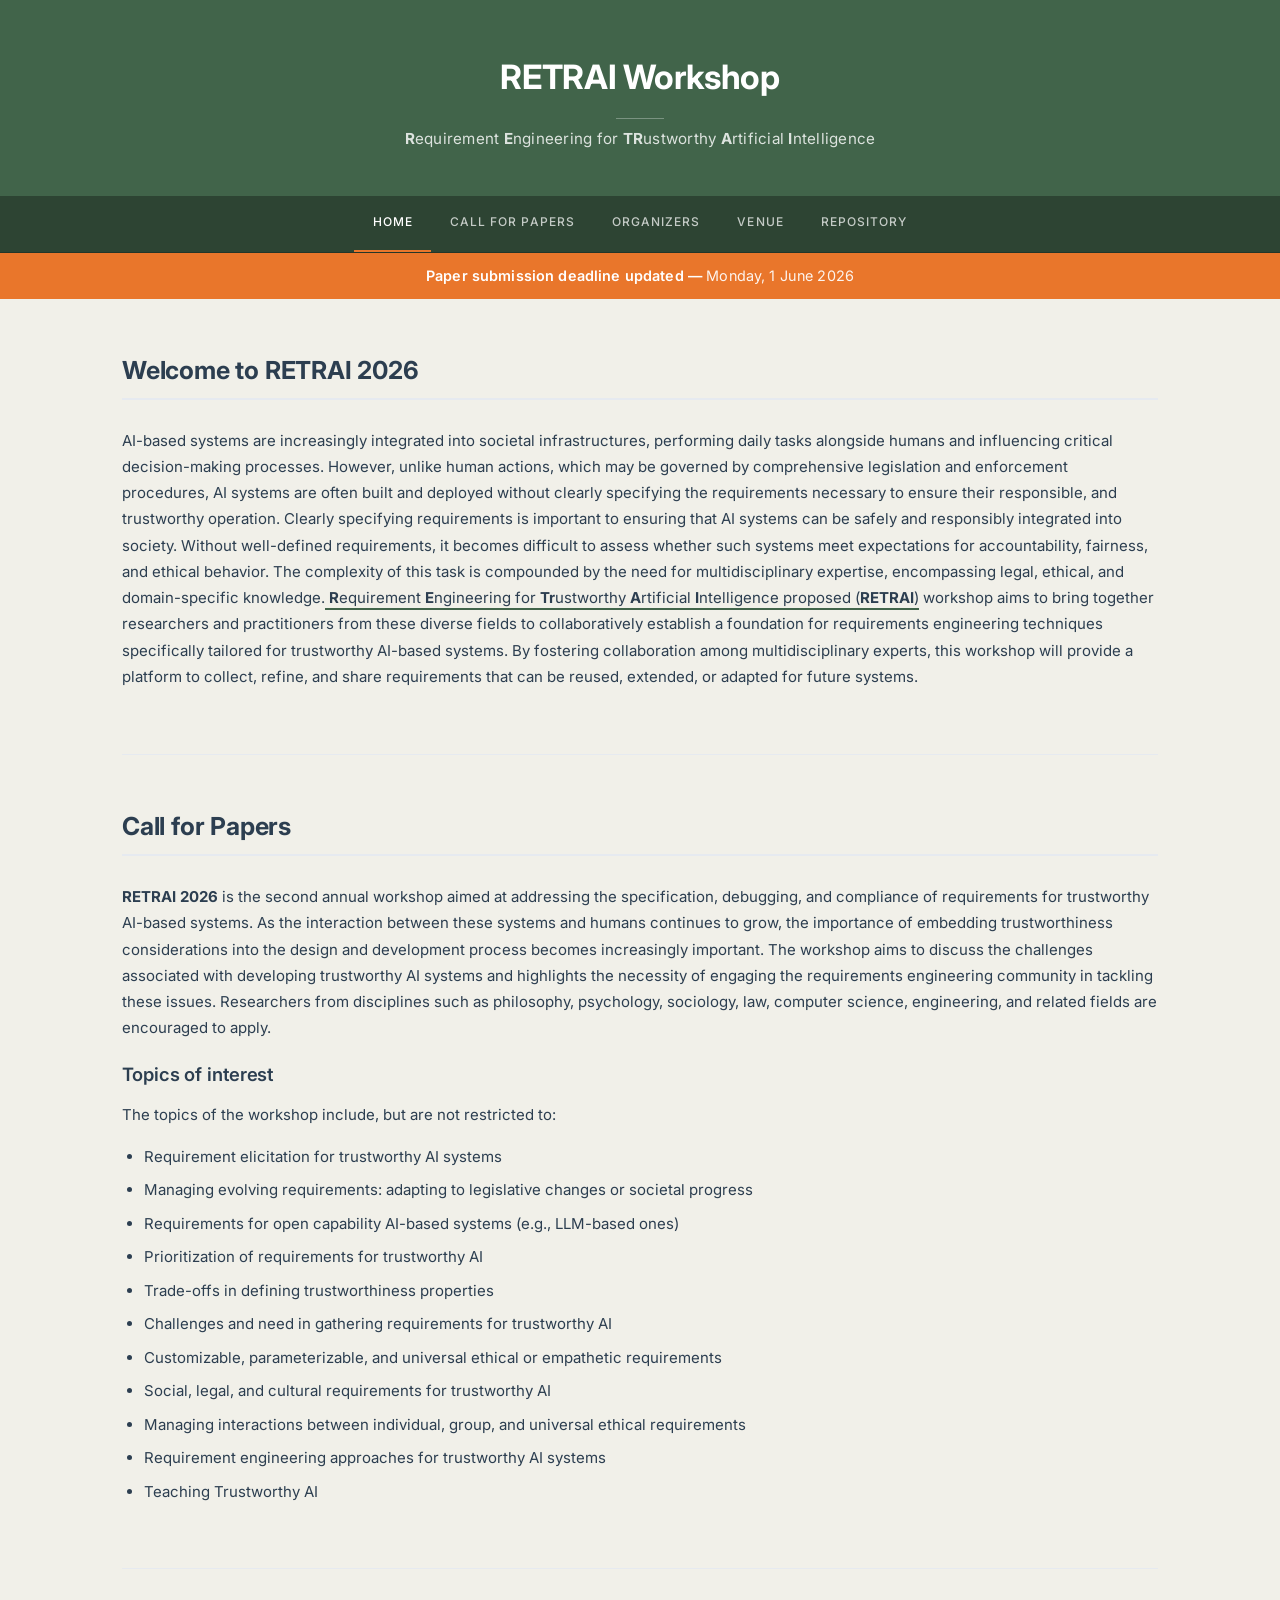
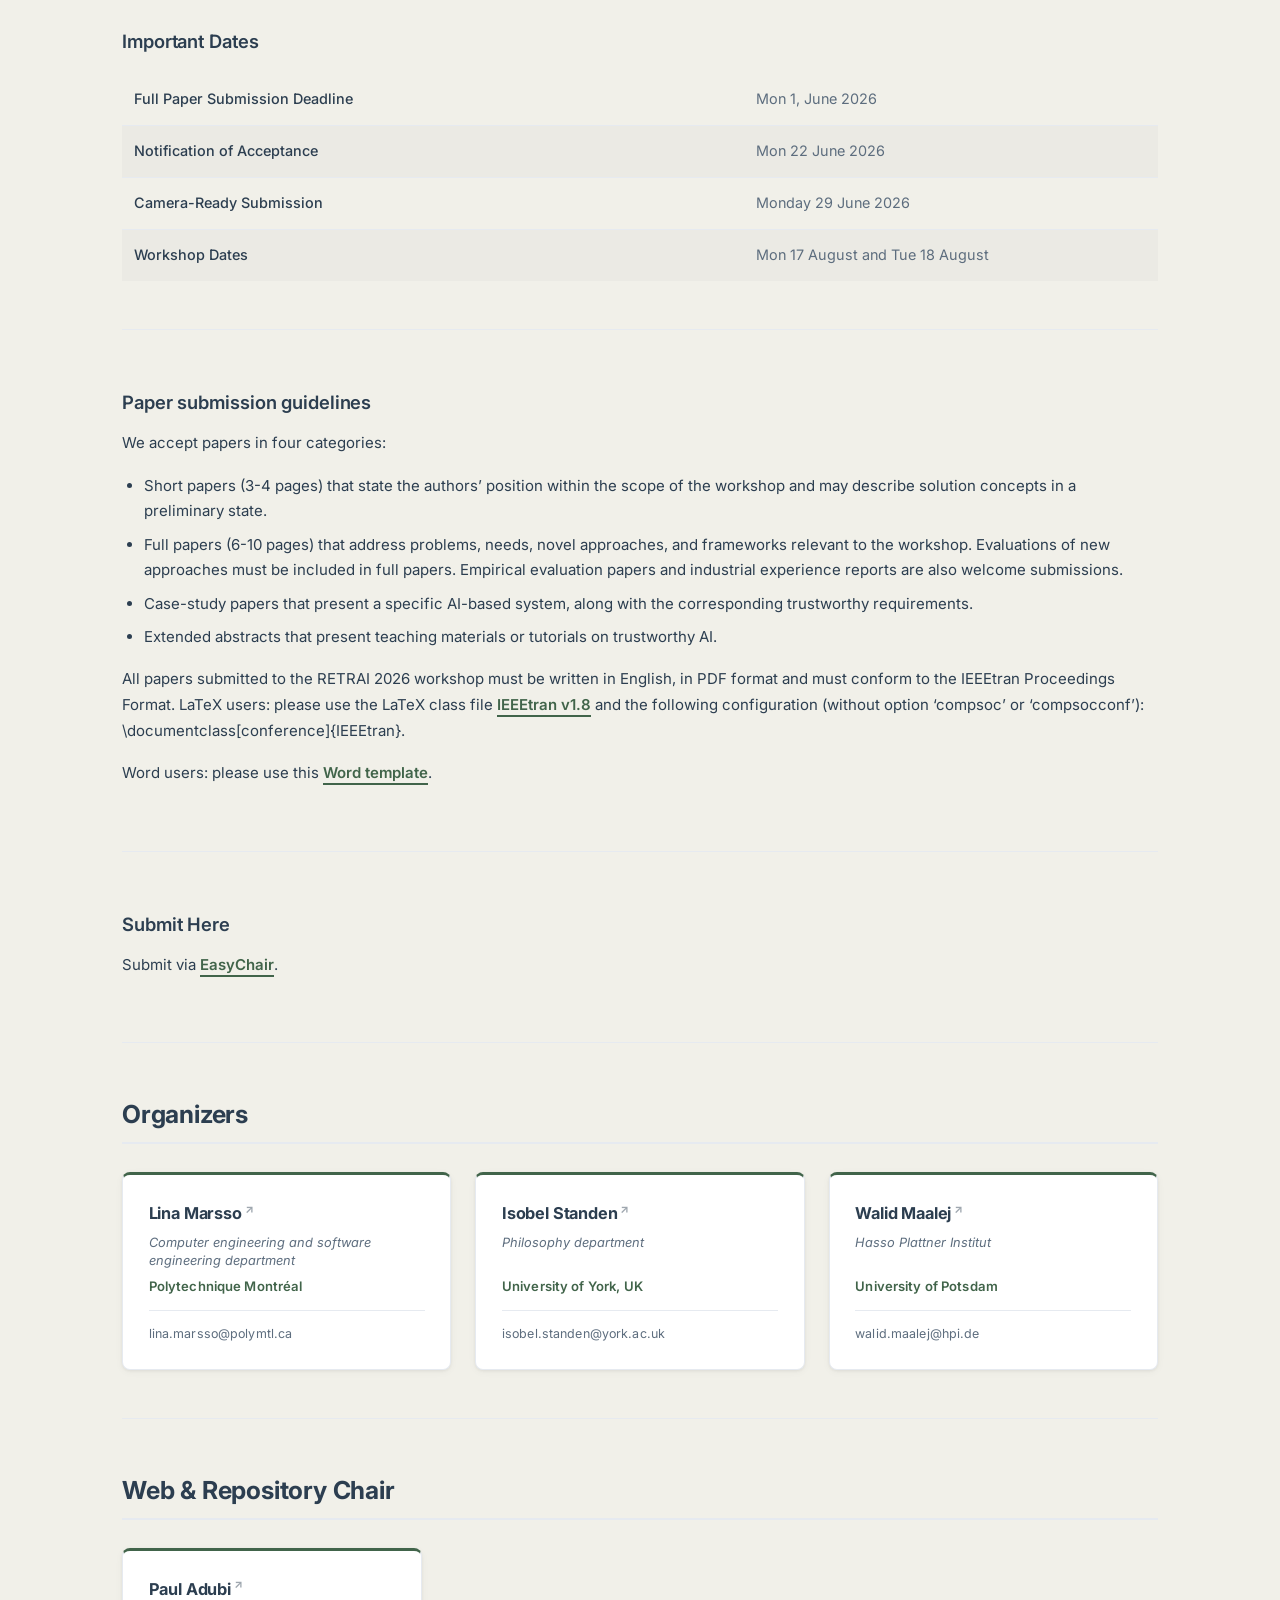
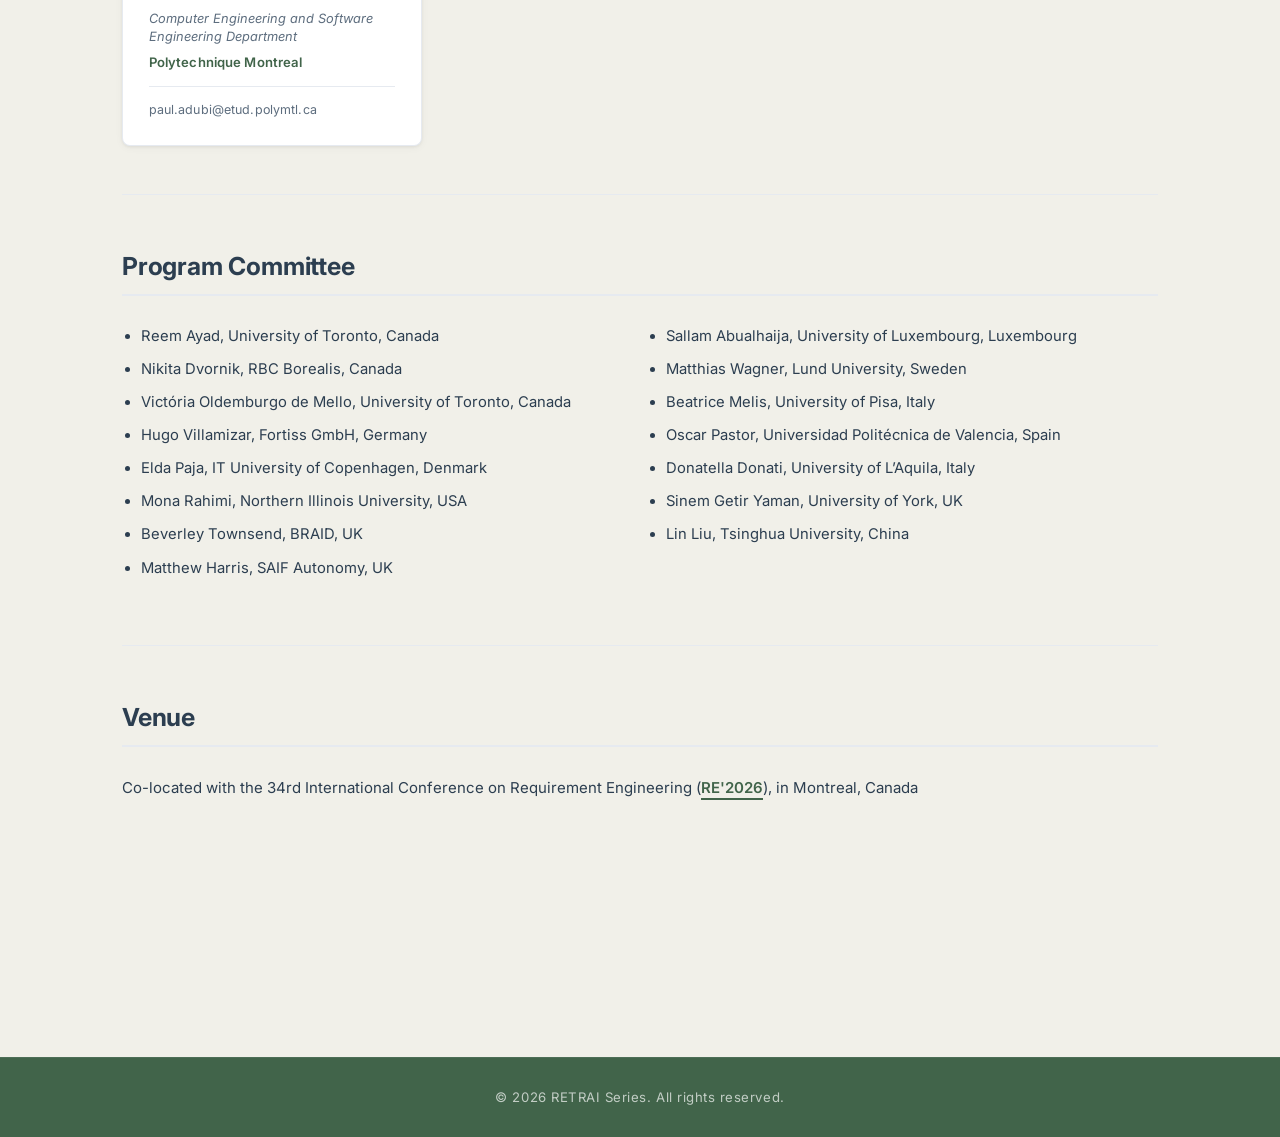
==== index.html @ c5dbc897 "Merge branch 'main' into version-2" ====
<!DOCTYPE html>
<html lang="en">
<head>
    <meta charset="UTF-8">
    <meta name="viewport" content="width=device-width, initial-scale=1.0">
    <title>RETRAI 2026</title>
    <link rel="stylesheet" href="styles.css">
    <style>
        section {
            margin-bottom: 3.5rem;
            padding-bottom: 3rem;
            border-bottom: 1px solid var(--border);
        }

        section:last-child { border-bottom: none; }

        table {
            width: 100%;
            border-collapse: collapse;
            margin-top: 1rem;
            font-size: 0.9rem;
        }

        table td {
            padding: 0.9rem 0.75rem;
            border-bottom: 1px solid var(--border);
            line-height: 1.55;
            text-align: left;
        }

        table td:first-child {
            font-weight: 500;
            width: 60%;
        }

        table td:last-child {
            color: var(--muted);
        }

        table tbody tr:nth-child(even) td {
            background: rgba(0,0,0,0.025);
        }

        table tr:last-child td { border-bottom: none; }

        .centered-list {
            columns: 2;
            column-gap: 2rem;
            padding-left: 1.2rem;
            font-size: 0.925rem;
            line-height: 1.8;
        }

        .centered-list li { break-inside: avoid; }

        @media (max-width: 600px) {
            .centered-list { columns: 1; }
        }


        .solo-card-wrap {
            display: flex;
            justify-content:flex-start;
            margin-top: 1.5rem;
        }

        .solo-card-wrap .organizer-card {
            width: 100%;
            max-width: 300px;
        }


        .organizers-grid {
            display: grid;
            grid-template-columns: repeat(auto-fit, minmax(220px, 1fr));
            gap: 1.5rem;
            margin-top: 1.5rem;
        }

        .organizer-card {
            background: #fff;
            border: 1px solid var(--border);
            border-top: 3px solid var(--brand);
            border-radius: var(--radius);
            padding: 1.5rem 1.6rem;
            box-shadow: var(--shadow-sm);
            display: flex;
            flex-direction: column;
            gap: 0;
            text-align: left;
        }

        .organizer-name {
            font-weight: 700;
            font-size: 1.02rem;
            color: var(--text);
            margin-bottom: 0.4rem;
            letter-spacing: -0.01em;
        }

        .organizer-dept {
            font-size: 0.8rem;
            color: var(--muted);
            line-height: 1.45;
            font-style: italic;
            margin-bottom: 0.25rem;
        }

        .organizer-inst {
            font-size: 0.82rem;
            font-weight: 600;
            color: var(--brand);
            letter-spacing: 0.01em;
            margin-top: auto;
        }

        .organizer-email {
            margin-top: 0.75rem;
            padding-top: 0.75rem;
            border-top: 1px solid var(--border);
            font-size: 0.78rem;
            color: var(--muted);
            text-decoration: none;
            letter-spacing: 0.01em;
            word-break: break-all;
        }

        .organizer-email:hover {
            color: var(--brand);
            text-decoration: underline;
        }

        .ext-arrow {
            display: inline-block;
            font-size: 0.7em;
            margin-left: 0.25em;
            opacity: 0.45;
            vertical-align: super;
            transition: opacity 0.15s;
        }

        .organizer-name a:hover .ext-arrow {
            opacity: 0.9;
        }

        /* ── Content links — Option B: underline accent ── */
        main a:not(.organizer-email) {
            color: var(--brand);
            text-decoration: none;
            font-weight: 600;
            border-bottom: 2px solid var(--brand);
            padding-bottom: 1px;
            transition: color 0.2s ease, border-bottom-color 0.2s ease;
        }

        main a:not(.organizer-email):hover {
            color: var(--brand-2);
            border-bottom-color: var(--brand-2);
        }
    </style>
</head>
<body>
    <header>
        <h1>RETRAI Workshop</h1>
        <h2><b>R</b>equirement <b>E</b>ngineering
for <b>TR</b>ustworthy <b>A</b>rtificial <b>I</b>ntelligence</h2>
    </header>
    <nav>
        <ul>
            <li><a href="#home" aria-current="page">Home</a></li>
            <li><a href="#call-for-papers">Call for Papers</a></li>
            <!--<li><a href="program.html">Program</a></li>-->
            <!--<li><a href="keynote.html">Keynotes</a></li>-->
            <!--<li><a href="panel.html">Panel</a></li>-->
            <li><a href="#organizers">Organizers</a></li>
            <li><a href="#venue">Venue</a></li>
            <li><a href="repository.html">Repository</a></li>
        </ul>
    </nav>
    <div class="deadline-banner">
        Paper submission deadline updated &mdash; <span>Monday, 1 June 2026</span>
    </div>
    <main>
        <section id="home">
            <h2>Welcome to RETRAI 2026</h2>
            <p>AI-based systems are increasingly integrated into societal infrastructures, performing daily tasks alongside humans and influencing critical decision-making processes. However, unlike human actions, which may be governed by comprehensive legislation and enforcement procedures, AI systems are often built and deployed without clearly specifying the requirements necessary to ensure their responsible, and trustworthy operation. Clearly specifying requirements is important to ensuring that AI systems can be safely and responsibly integrated into society. Without well-defined requirements, it becomes difficult to assess whether such systems meet expectations for accountability, fairness, and ethical behavior. The complexity of this task is compounded by the need for multidisciplinary expertise, encompassing legal, ethical, and domain-specific knowledge.<span style="border-bottom: 2px solid var(--brand); padding-bottom: 1px;"><b> R</b>equirement <b>E</b>ngineering for <b>Tr</b>ustworthy <b>A</b>rtificial <b>I</b>ntelligence proposed (<b>RETRAI</b>)</span> workshop aims to bring together researchers and practitioners from these diverse fields to collaboratively establish a foundation for requirements engineering techniques specifically tailored for trustworthy AI-based systems. By fostering collaboration among multidisciplinary experts, this workshop will provide a platform to collect, refine, and share requirements that can be reused, extended, or adapted for future systems.</p>
        </section>
        <section id="call-for-papers">
			<h2>Call for Papers</h2>
			 <p><b>RETRAI 2026</b> is the second annual workshop aimed at addressing the specification, debugging, and compliance of requirements for trustworthy AI-based systems. As the interaction between these systems and humans continues to grow, the importance of embedding trustworthiness considerations into the design and development process becomes increasingly important. The workshop aims to discuss the challenges associated with developing trustworthy AI systems and highlights the necessity of engaging the requirements engineering community in tackling these issues. Researchers from disciplines such as philosophy, psychology, sociology, law, computer science, engineering, and related fields are encouraged to apply.
</p>
            <h3>Topics of interest</h2>
            <p>The topics of the workshop include, but are not restricted to:</p>
            <ul>
				<li> Requirement elicitation for trustworthy AI systems</li>
				<li> Managing evolving requirements: adapting to legislative changes or societal progress</li>
				<li> Requirements for open capability AI-based systems (e.g., LLM-based ones)</li>
				<li> Prioritization of requirements for trustworthy AI</li>
				<li> Trade-offs in defining trustworthiness properties</li>
				<li> Challenges and need in gathering requirements for trustworthy AI</li>
				<li> Customizable, parameterizable, and universal ethical or empathetic requirements</li>
				<li> Social, legal, and cultural requirements for trustworthy AI</li>
				<li> Managing interactions between individual, group, and universal ethical requirements</li>
				<li> Requirement engineering approaches for trustworthy AI systems</li>
				<li> Teaching Trustworthy AI</li>
            </ul>
        </section>
         <section id="dates">
            <h3>Important Dates</h3>
            <table>
				<tbody>
					<tr>
						<td>Full Paper Submission Deadline</td>
						<td>Mon 1, June 2026</td>
					</tr>
					<tr>
						<td>Notification of Acceptance</td>
						<td>Mon 22 June 2026</td>
					</tr>
					<tr>
						<td>Camera-Ready Submission</td>
						<td>Monday 29 June 2026</td>
					</tr>
					<tr>
						<td>Workshop Dates</td>
						<td>Mon 17 August and Tue 18 August</td>
					</tr>
				</tbody>
			</table>
        </section>

		
        <section id="guidelines">
			<h3>Paper submission guidelines</h3>
			<p> We accept papers in four categories:</p>
			<ul>
				<li>Short papers (3-4 pages) that state the authors’ position within the scope of the workshop and may describe solution concepts in a preliminary state.</li>
				<li>Full papers (6-10 pages) that address problems, needs, novel approaches, and frameworks relevant to the workshop. Evaluations of new approaches must be included in full papers. Empirical evaluation papers and industrial experience reports are also welcome submissions.</li>
				<li>Case-study papers that present a specific AI-based system, along with the corresponding trustworthy requirements.</li>
				<li>Extended abstracts that present teaching materials or tutorials on trustworthy AI.</li>
			</ul>
			
			
		<p>All papers submitted to the RETRAI 2026 workshop must be written in
English, in PDF format and must conform to the IEEEtran Proceedings Format. LaTeX users: please use the LaTeX class file <a href="https://www.ctan.org/tex-archive/macros/latex/contrib/IEEEtran/IEEEtran.cls">IEEEtran v1.8</a> and the following configuration (without option ‘compsoc’ or ‘compsocconf’): \documentclass[conference]{IEEEtran}. </p>

		<p>Word users: please use this <a href="template.docx">Word template</a>.</p>


        </section>
        
          <section id="dates">
            <h3>Submit Here</h3>
            <p>Submit via <a href="https://easychair.org/conferences/?conf=retrai26">EasyChair</a>.</p>
        </section>
        
        <section id="organizers">
            <h2>Organizers</h2>
            <div class="organizers-grid">
                <div class="organizer-card">
                    <div class="organizer-name"><a href="https://lina.marsso.net/" target="_blank" rel="noopener" style="color:inherit;border-bottom:none;font-weight:inherit;">Lina Marsso<span class="ext-arrow">↗</span></a></div>
                    <div class="organizer-dept">Computer engineering and software engineering department</div>
                    <div class="organizer-inst">Polytechnique Montréal</div>
                    <a href="mailto:lina.marsso@polymtl.ca" class="organizer-email">lina.marsso@polymtl.ca</a>
                </div>
                <div class="organizer-card">
                    <div class="organizer-name"><a href="https://isobelstanden.github.io/" target="_blank" rel="noopener" style="color:inherit;border-bottom:none;font-weight:inherit;">Isobel Standen<span class="ext-arrow">↗</span></a></div>
                    <div class="organizer-dept">Philosophy department</div>
                    <div class="organizer-inst">University of York, UK</div>
                    <a href="mailto:isobel.standen@york.ac.uk" class="organizer-email">isobel.standen@york.ac.uk</a>
                </div>
                <div class="organizer-card">
                    <div class="organizer-name"><a href="https://maalejw.github.io/" target="_blank" rel="noopener" style="color:inherit;border-bottom:none;font-weight:inherit;">Walid Maalej<span class="ext-arrow">↗</span></a></div>
                    <div class="organizer-dept">Hasso Plattner Institut</div>
                    <div class="organizer-inst">University of Potsdam</div>
                    <a href="mailto:walid.maalej@hpi.de" class="organizer-email">walid.maalej@hpi.de</a>
                </div>
            </div>
        </section>


        <section id="web-chair">
            <h2>Web &amp; Repository Chair</h2>
            <div class="solo-card-wrap">
                <div class="organizer-card">
                    <div class="organizer-name"><a href="https://portfolio-ashen-six-49.vercel.app/" target="_blank" rel="noopener" style="color:inherit;border-bottom:none;font-weight:inherit;">Paul Adubi<span class="ext-arrow">↗</span></a></div>
                    <div class="organizer-dept">Computer Engineering and Software Engineering Department</div>
                    <div class="organizer-inst">Polytechnique Montreal</div>
                    <a href="mailto:paul.adubi@etud.polymtl.ca" class="organizer-email">paul.adubi@etud.polymtl.ca</a>
                </div>
            </div>
        </section>
       <section id="PC">
            <h2>Program Committee</h2>
            <ul class="centered-list">
				<li>Reem Ayad, University of Toronto, Canada</li>
				<li>Nikita Dvornik, RBC Borealis, Canada</li>
				<li>Victória Oldemburgo de Mello, University of Toronto, Canada</li>
				<li>Hugo Villamizar, Fortiss GmbH, Germany</li>
				<li>Elda Paja, IT University of Copenhagen, Denmark</li>
				<li>Mona Rahimi, Northern Illinois University, USA</li>
				<li>Beverley Townsend, BRAID, UK</li>
				<li>Matthew Harris, SAIF Autonomy, UK</li>
				<li>Sallam Abualhaija, University of Luxembourg, Luxembourg</li>
				<li>Matthias Wagner, Lund University, Sweden</li>
				<li>Beatrice Melis, University of Pisa, Italy</li>
				<li>Oscar Pastor, Universidad Politécnica de Valencia, Spain</li>
				<li>Donatella Donati, University of L’Aquila, Italy</li>
                <li>Sinem Getir Yaman, University of York, UK</li>
				<li>Lin Liu, Tsinghua University, China</li>
            </ul>
            
    </section> 

        <section id="venue">
            <h2>Venue</h2>
            <p>Co-located with the 34rd International Conference on Requirement Engineering (<a href="https://conf.researchr.org/home/RE-2026">RE'2026</a>), in Montreal, Canada</p>
        </section>
    </main>
    <footer>
        <p>&copy; 2026 RETRAI Series. All rights reserved.</p>
    </footer>
</body>
</html>
---- styles.css ----
@import url('https://fonts.googleapis.com/css2?family=Inter:wght@300;400;500;600;700&display=swap');

:root {
    --bg:      #F1F0E9;
    --text:    #2c3e50;
    --muted:   #5d6d7e;
    --brand:   #41644A;
    --brand-2: #E9762B;
    --card:    #E9762B;
    --border:  #e6eaf0;

    --shadow-sm: 0 1px 3px rgba(0,0,0,0.06), 0 2px 8px rgba(0,0,0,0.04);
    --shadow:    0 2px 12px rgba(0,0,0,0.08), 0 4px 24px rgba(0,0,0,0.05);
    --radius:    8px;
}

* {
    box-sizing: border-box;
}

body {
    font-family: 'Inter', Arial, Helvetica, sans-serif;
    margin: 0;
    padding: 0;
    background: var(--bg);
    color: var(--text);
    line-height: 1.75;
    font-size: 15px;
    -webkit-font-smoothing: antialiased;
    display: flex;
    flex-direction: column;
    min-height: 100vh;
}

/* ── Prose paragraphs ── */
p {
    margin: 0 0 1rem 0;
    text-align: left;
}

header p,
footer p,
nav p {
    text-align: center;
}

/* ── List spacing ── */
ul, ol {
    padding-left: 1.4rem;
    margin: 0 0 1rem 0;
}

li {
    margin-bottom: 0.5rem;
    line-height: 1.7;
}


header {
    background-color: var(--brand);
    padding: 3rem 2rem;
    color: #fff;
    text-align: center;
}

header h1 {
    margin: 0 0 0.6rem 0;
    font-size: 2.1rem;
    font-weight: 700;
    letter-spacing: -0.3px;
}

header h1::after {
    content: '';
    display: block;
    width: 48px;
    height: 1px;
    background: rgba(255,255,255,0.3);
    margin: 0.7rem auto 0;
}

header h2 {
    margin: 0.6rem 0 0 0;
    font-weight: 400;
    font-size: 0.95rem;
    opacity: 0.82;
    letter-spacing: 0.25px;
}


nav {
    background-color: #2d4433;
    padding: 0;
    border-bottom: 1px solid rgba(0,0,0,0.2);
}

nav ul {
    list-style: none;
    margin: 0;
    padding: 0;
    display: flex;
    justify-content: center;
    flex-wrap: wrap;
}

nav li {
    margin: 0;
}

nav a {
    display: block;
    color: rgba(255,255,255,0.72);
    text-decoration: none;
    font-weight: 500;
    font-size: 0.75rem;
    letter-spacing: 0.09em;
    text-transform: uppercase;
    padding: 1.05rem 1.15rem;
    transition: color 0.2s ease, border-bottom-color 0.2s ease;
    border-bottom: 2px solid transparent;
}


nav a:hover,
nav a[aria-current="page"] {
    color: #fff;
    border-bottom-color: var(--brand-2);
}


main {
    padding: 3.5rem 2rem;
    max-width: 1100px;
    margin: 0 auto;
    flex: 1;
}

@media (max-width: 640px) {
    main { padding: 2rem 1rem; }
}

h2 {
    margin-top: 0;
    margin-bottom: 1rem;
    font-size: 1.55rem;
    font-weight: 700;
    letter-spacing: -0.2px;
    line-height: 1.25;
}

h3 {
    margin-top: 0;
    margin-bottom: 0.75rem;
    font-size: 1.15rem;
    font-weight: 600;
    letter-spacing: -0.1px;
}


section > h2 {
    padding-bottom: 0.75rem;
    border-bottom: 2px solid var(--border);
    margin-bottom: 1.75rem;
}


.deadline-banner {
    background-color: var(--brand-2);
    color: #fff;
    text-align: center;
    padding: 0.65rem 1rem;
    font-size: 0.9rem;
    font-weight: 600;
    letter-spacing: 0.01em;
}

.deadline-banner span {
    font-weight: 400;
    opacity: 0.92;
}


footer {
    background-color: var(--brand);
    color: rgba(255,255,255,0.68);
    padding: 1.75rem 0;
    text-align: center;
    margin-top: 5rem;
    font-size: 0.825rem;
    letter-spacing: 0.04em;
    border-top: 1px solid rgba(255,255,255,0.07);
}

footer p {
    margin: 0;
}
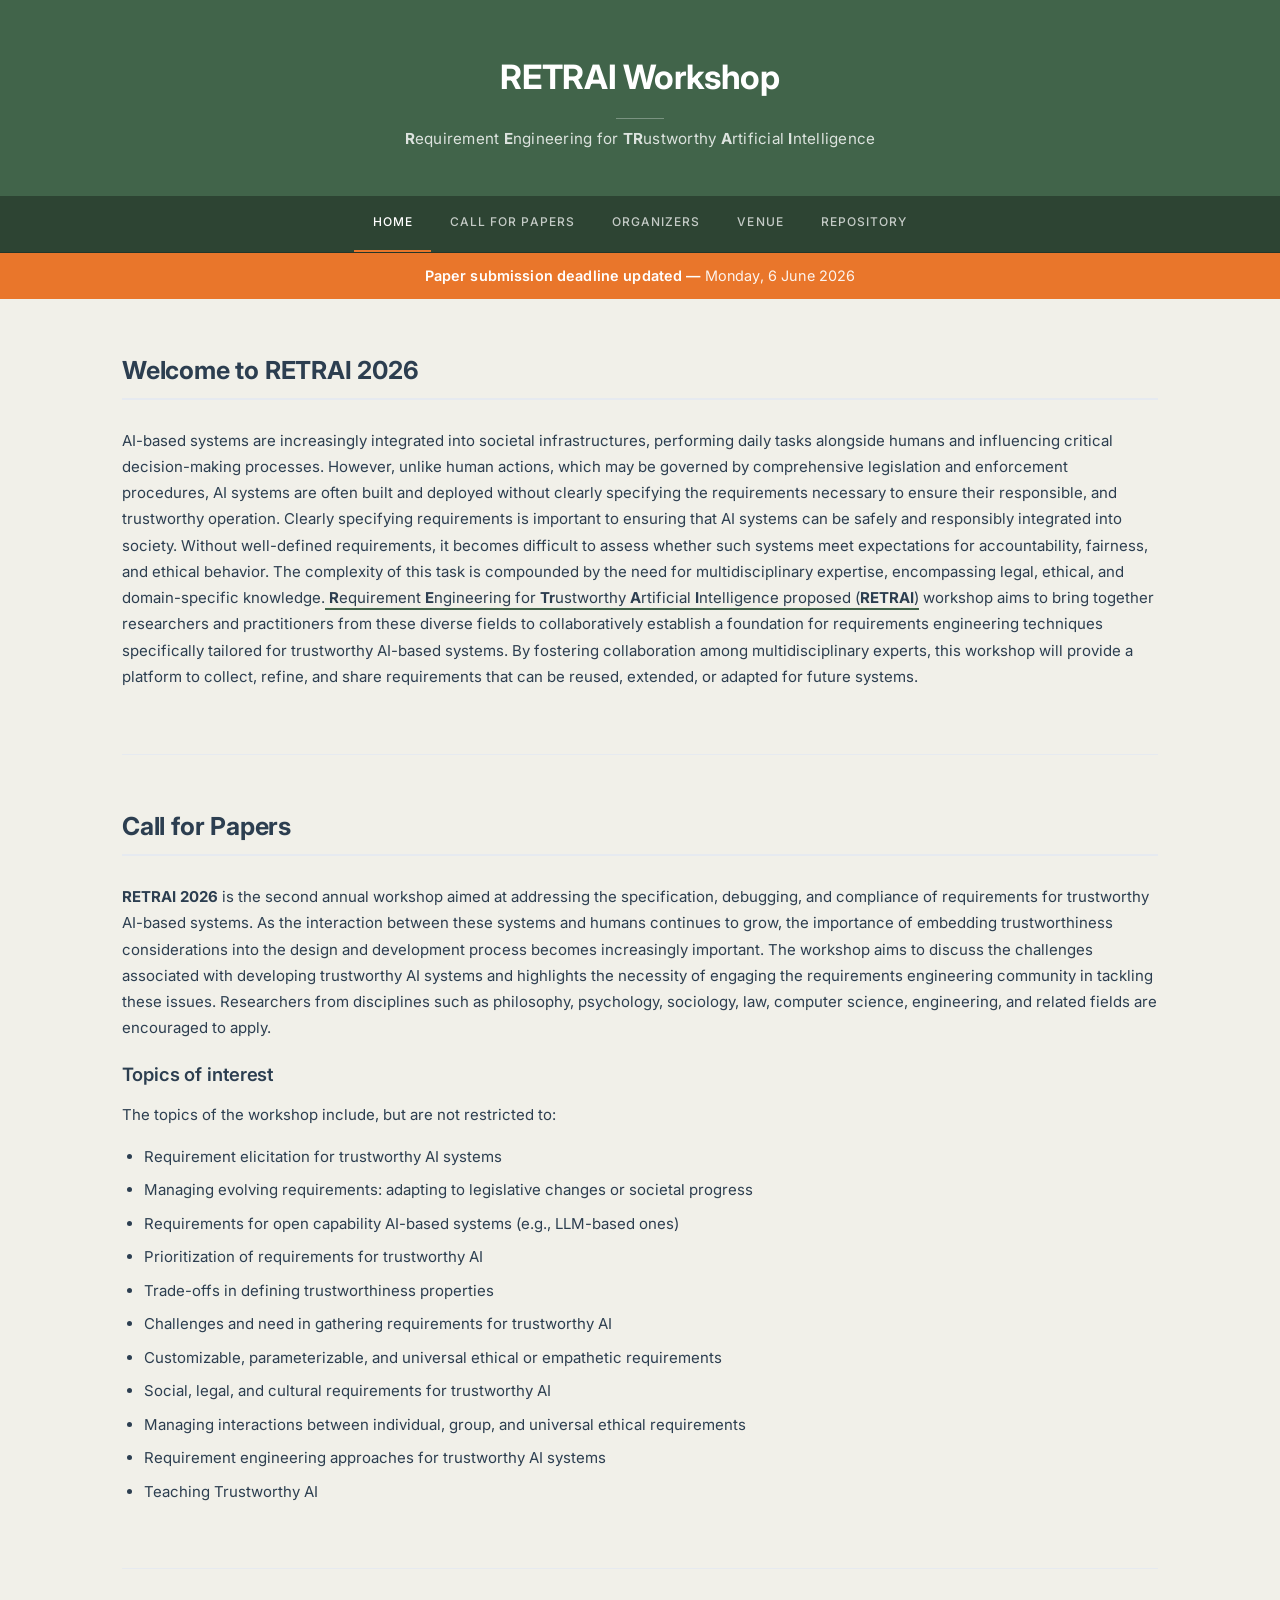
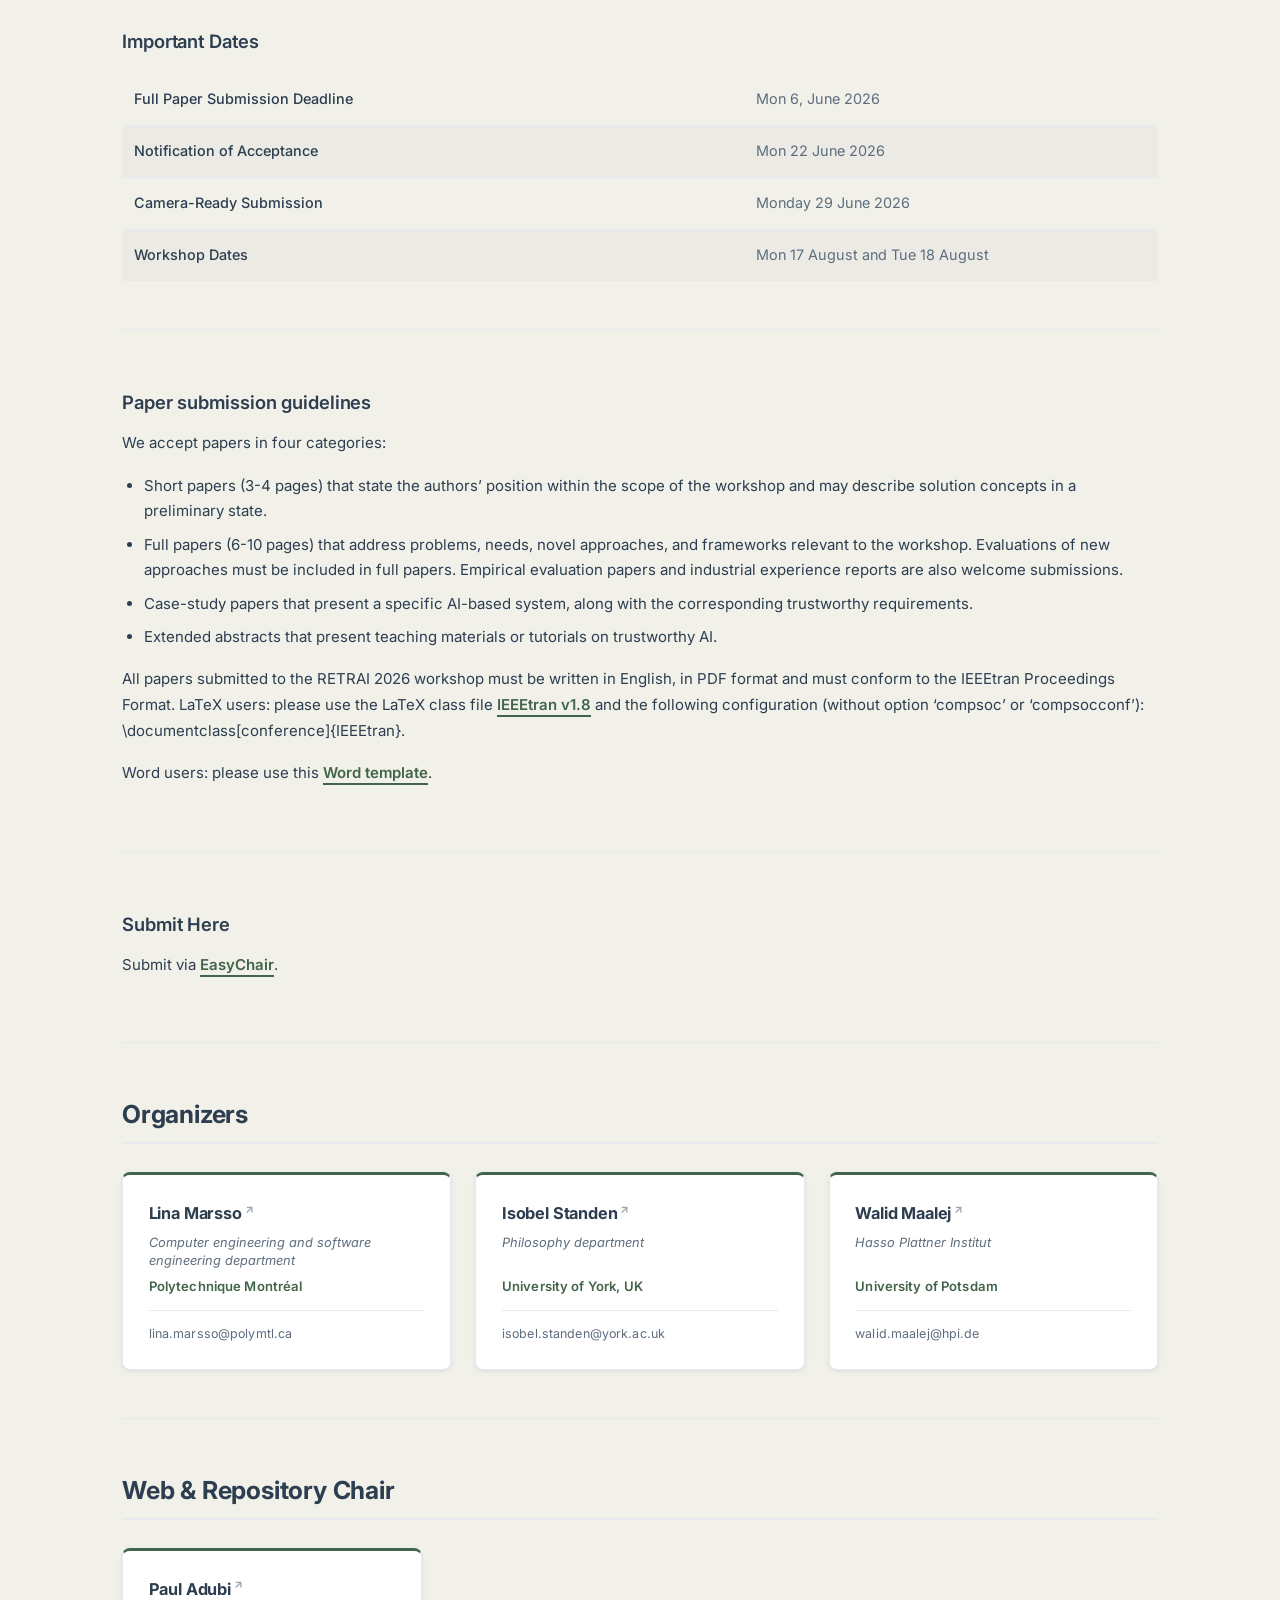
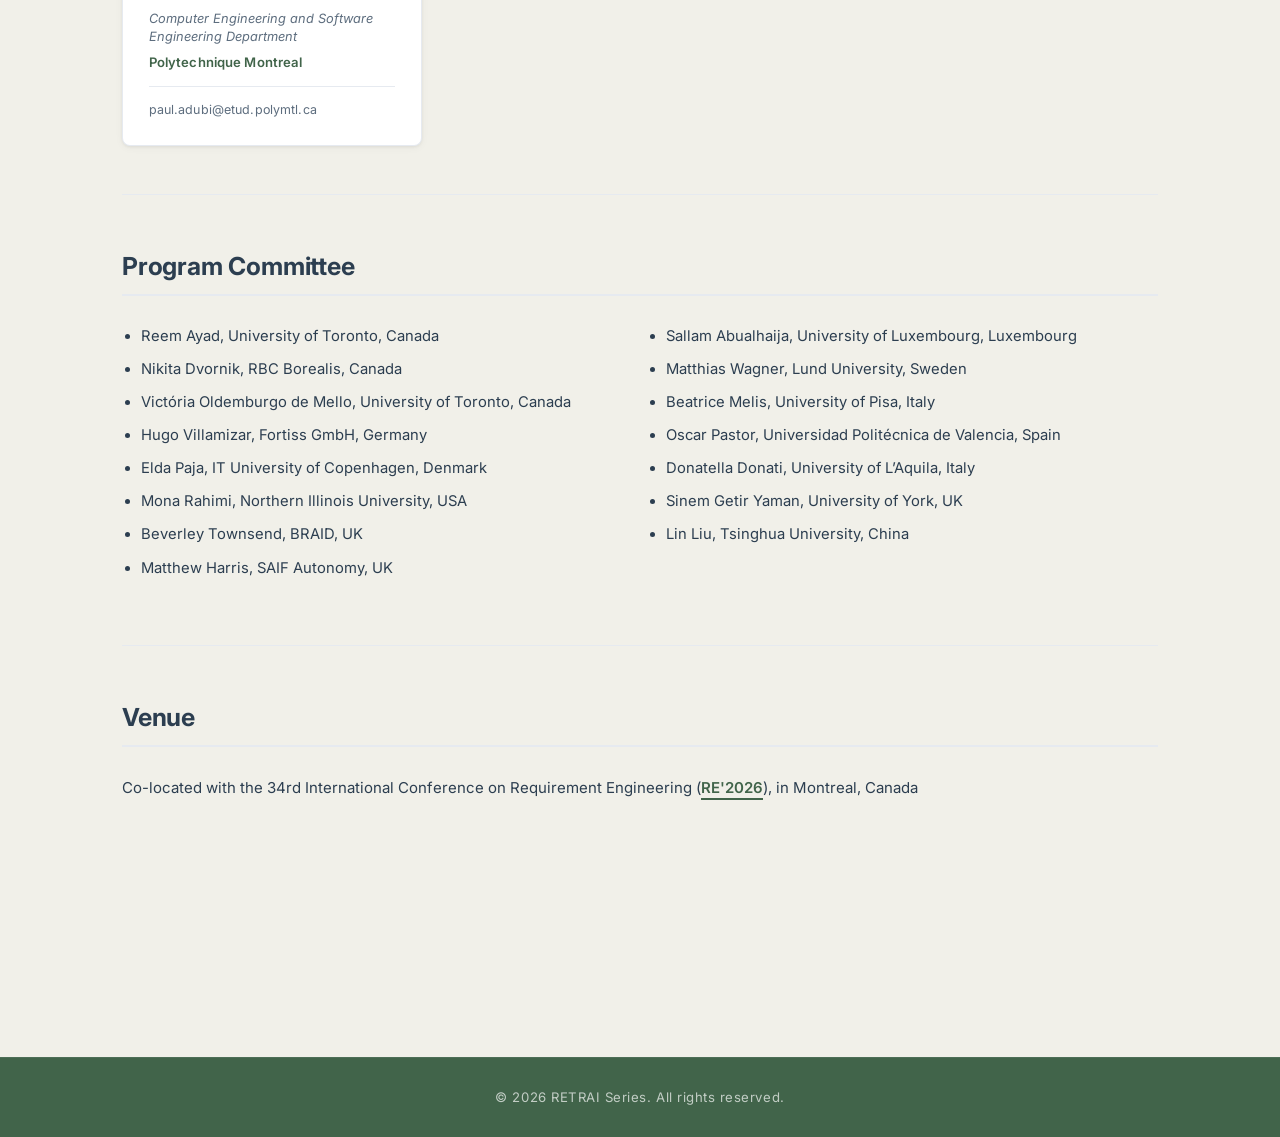
==== commit 5a3a81d8: "Date of submission" ====
--- a/index.html
+++ b/index.html
@@ -178,7 +178,7 @@
         </ul>
     </nav>
     <div class="deadline-banner">
-        Paper submission deadline updated &mdash; <span>Monday, 1 June 2026</span>
+        Paper submission deadline updated &mdash; <span>Monday, 6 June 2026</span>
     </div>
     <main>
         <section id="home">
@@ -211,7 +211,7 @@
 				<tbody>
 					<tr>
 						<td>Full Paper Submission Deadline</td>
-						<td>Mon 1, June 2026</td>
+						<td>Mon 6, June 2026</td>
 					</tr>
 					<tr>
 						<td>Notification of Acceptance</td>
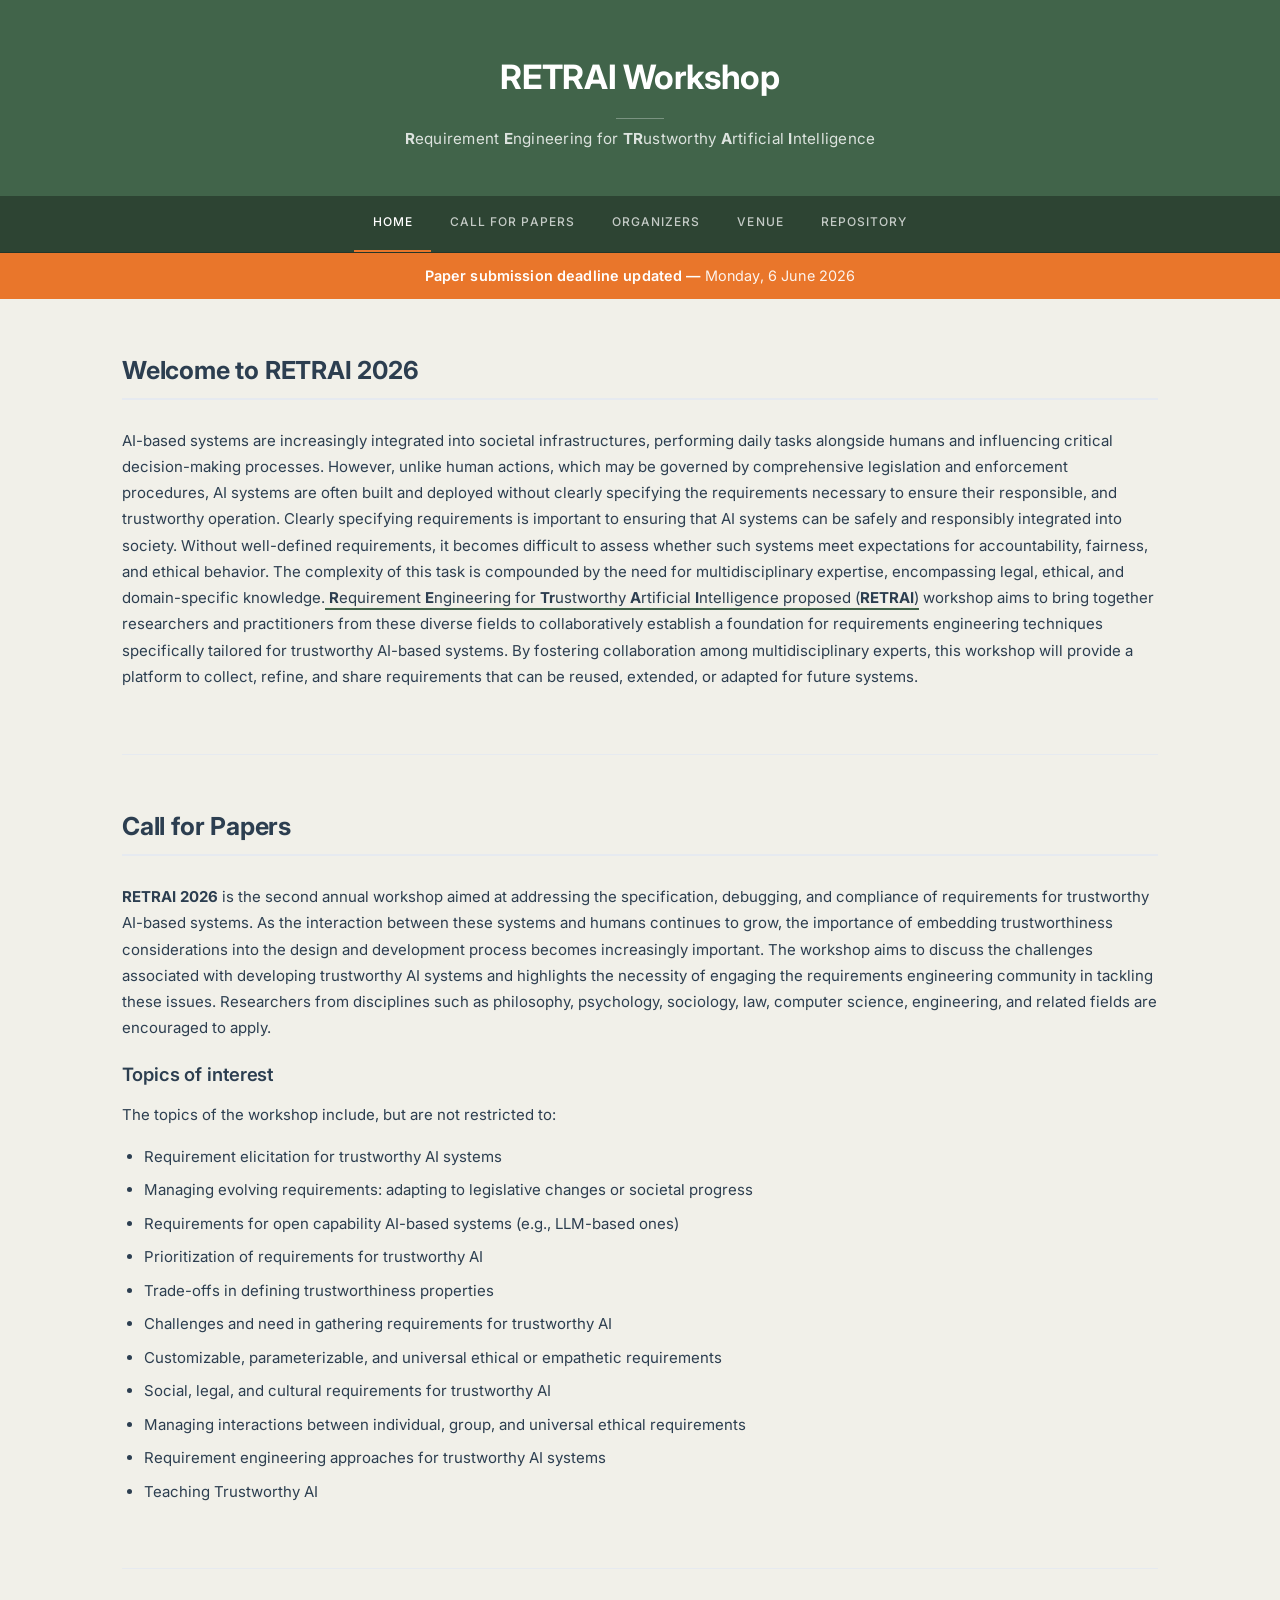
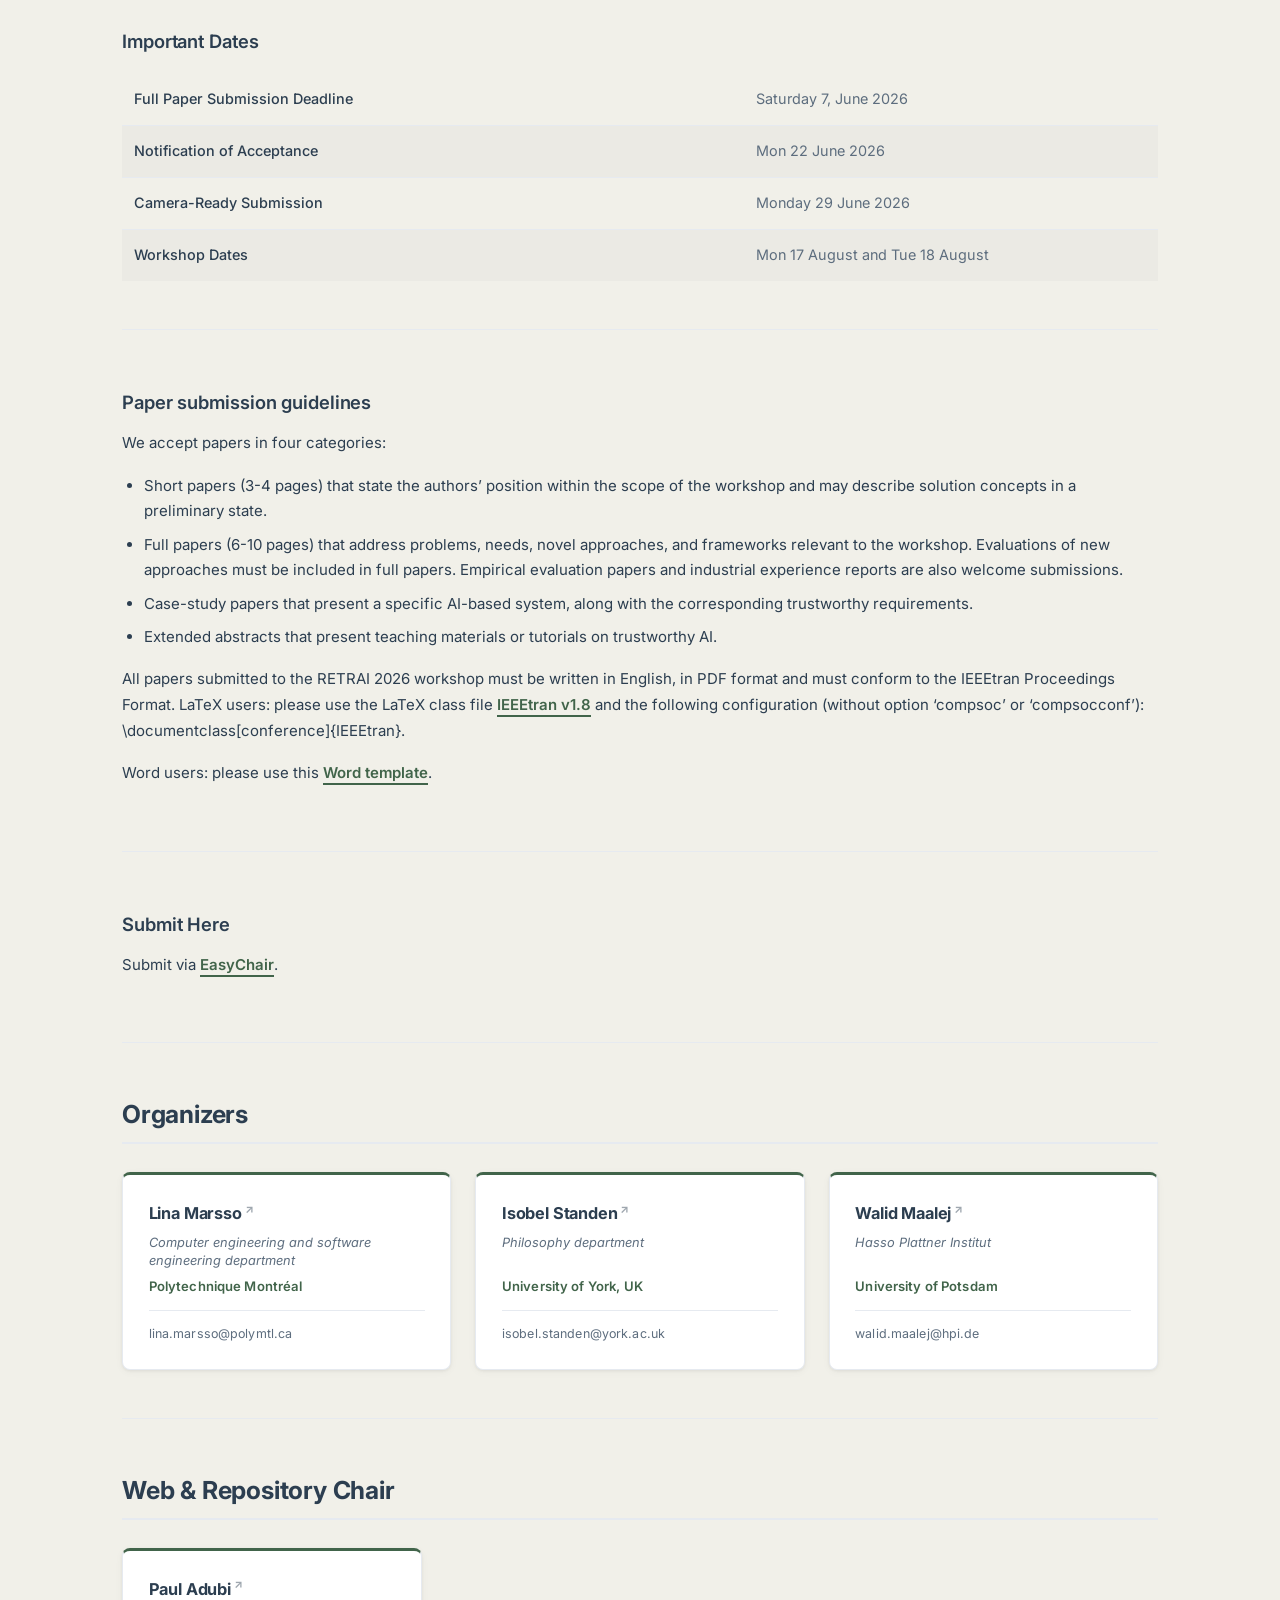
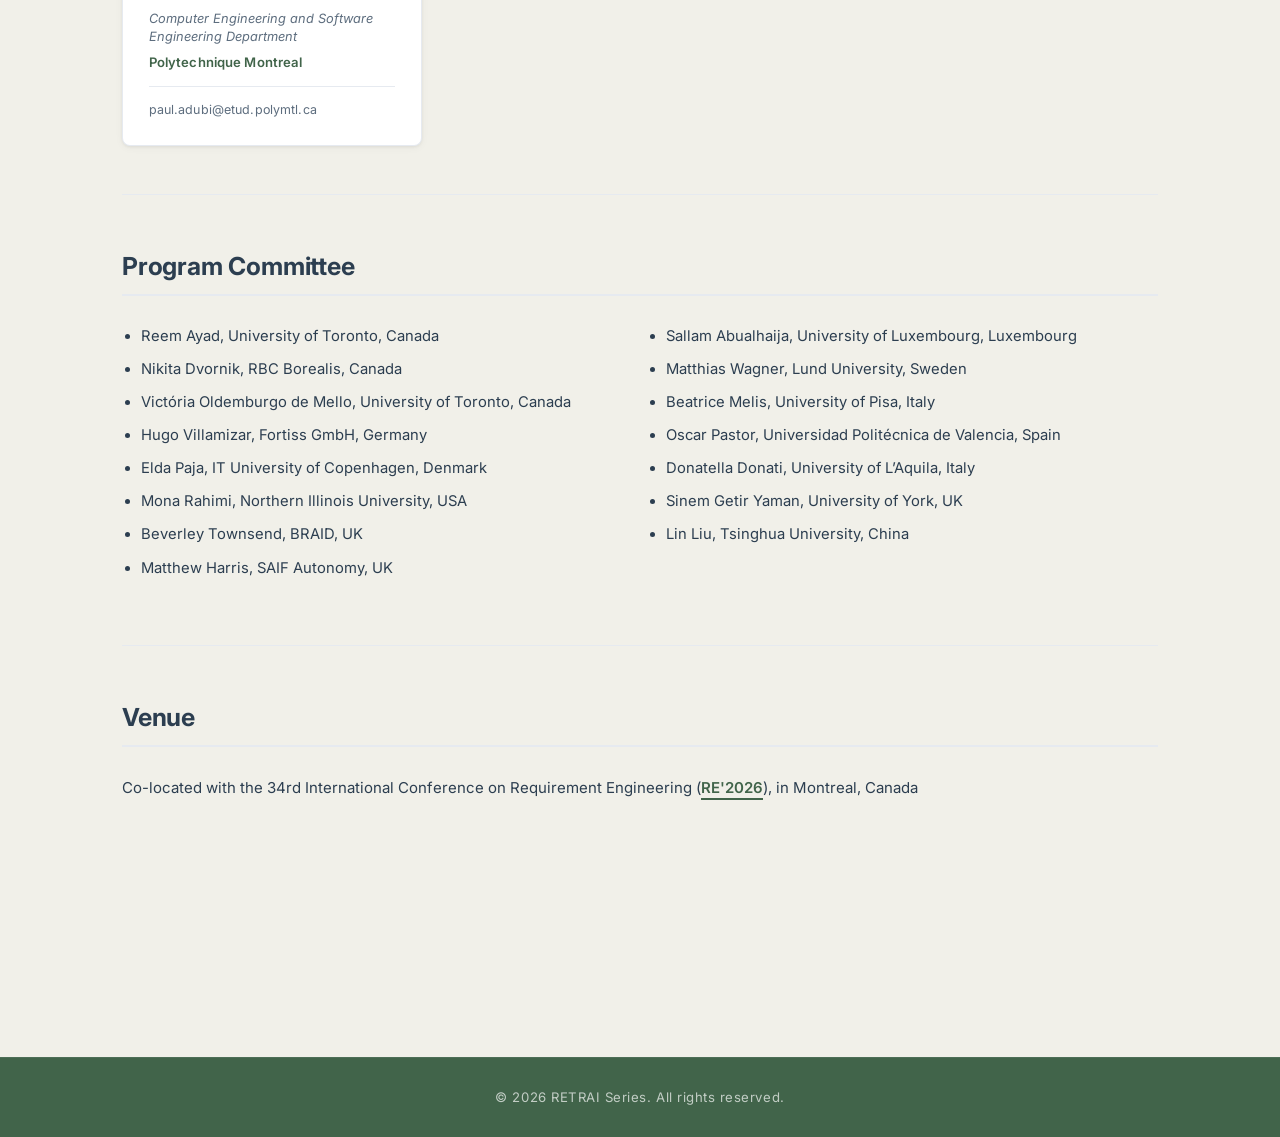
==== commit a3074da2: "Update index.html" ====
--- a/index.html
+++ b/index.html
@@ -211,7 +211,7 @@
 				<tbody>
 					<tr>
 						<td>Full Paper Submission Deadline</td>
-						<td>Mon 6, June 2026</td>
+						<td>Saturday 7, June 2026</td>
 					</tr>
 					<tr>
 						<td>Notification of Acceptance</td>
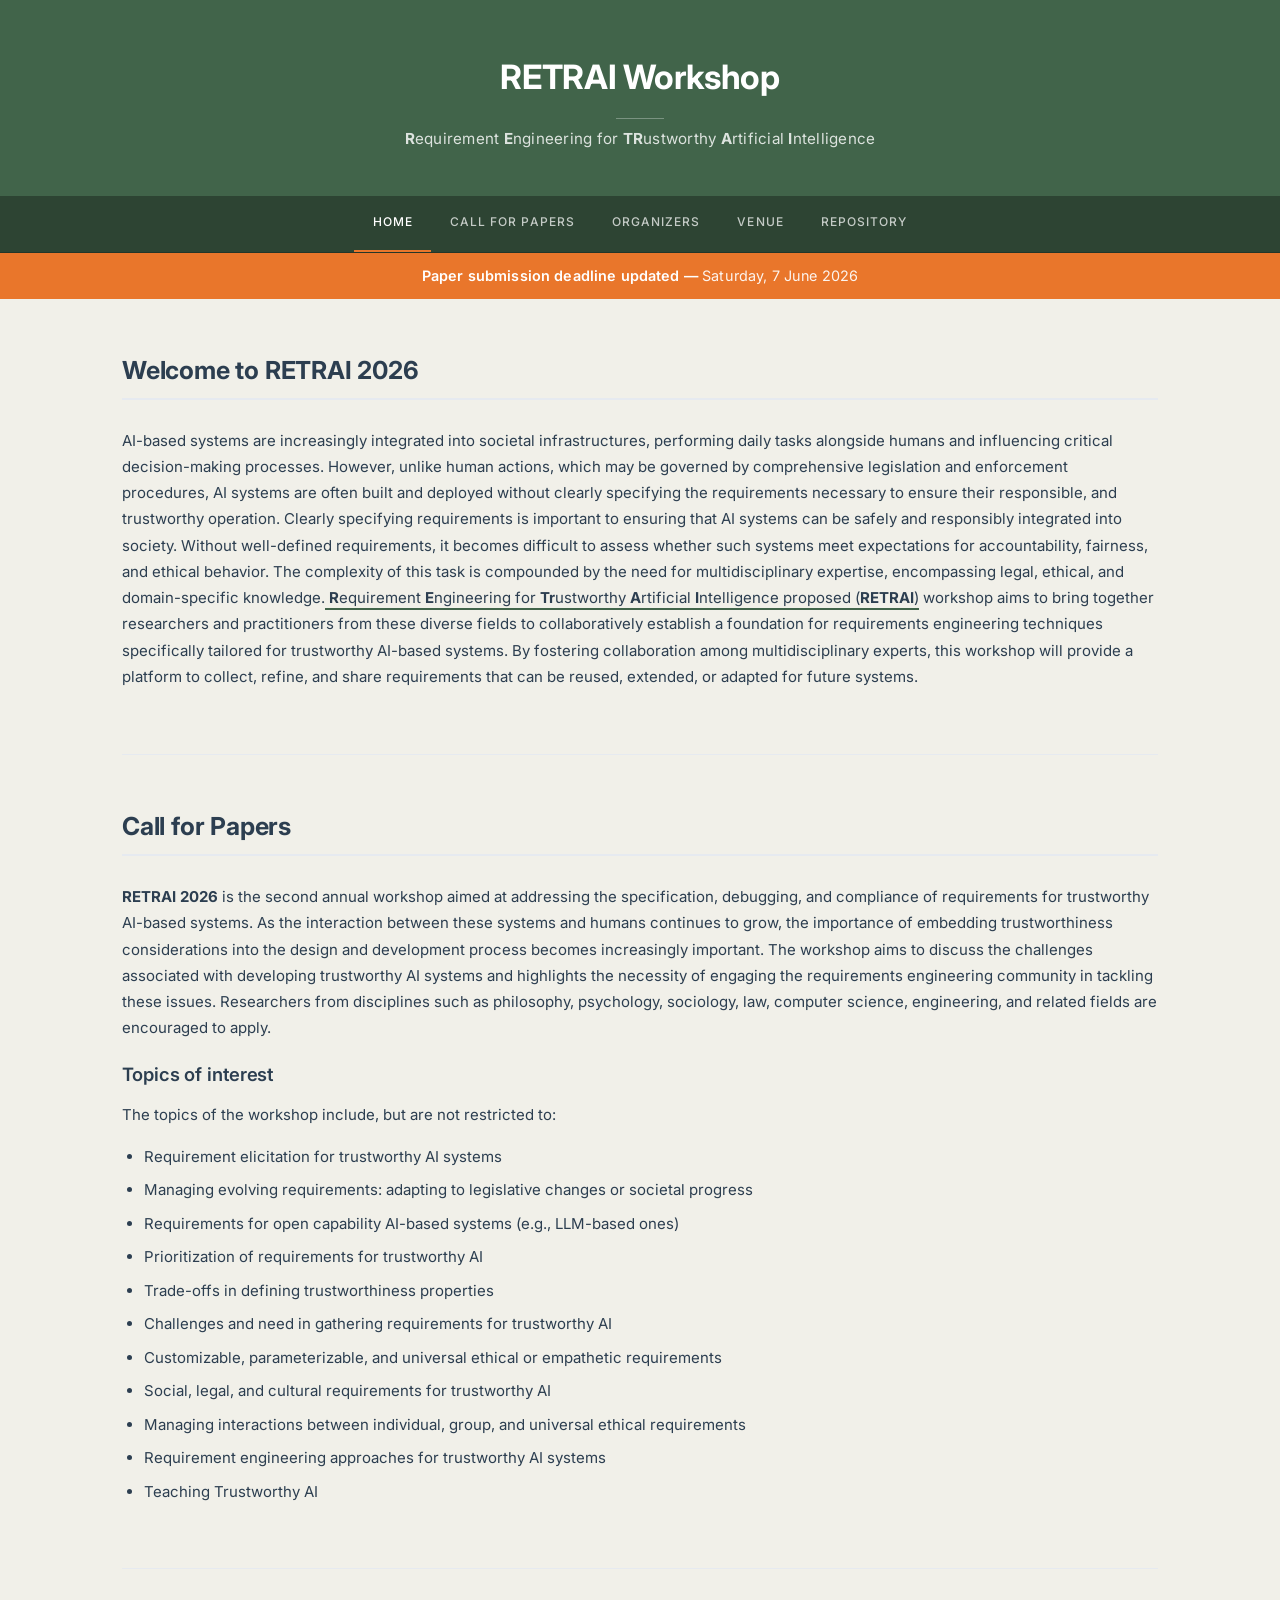
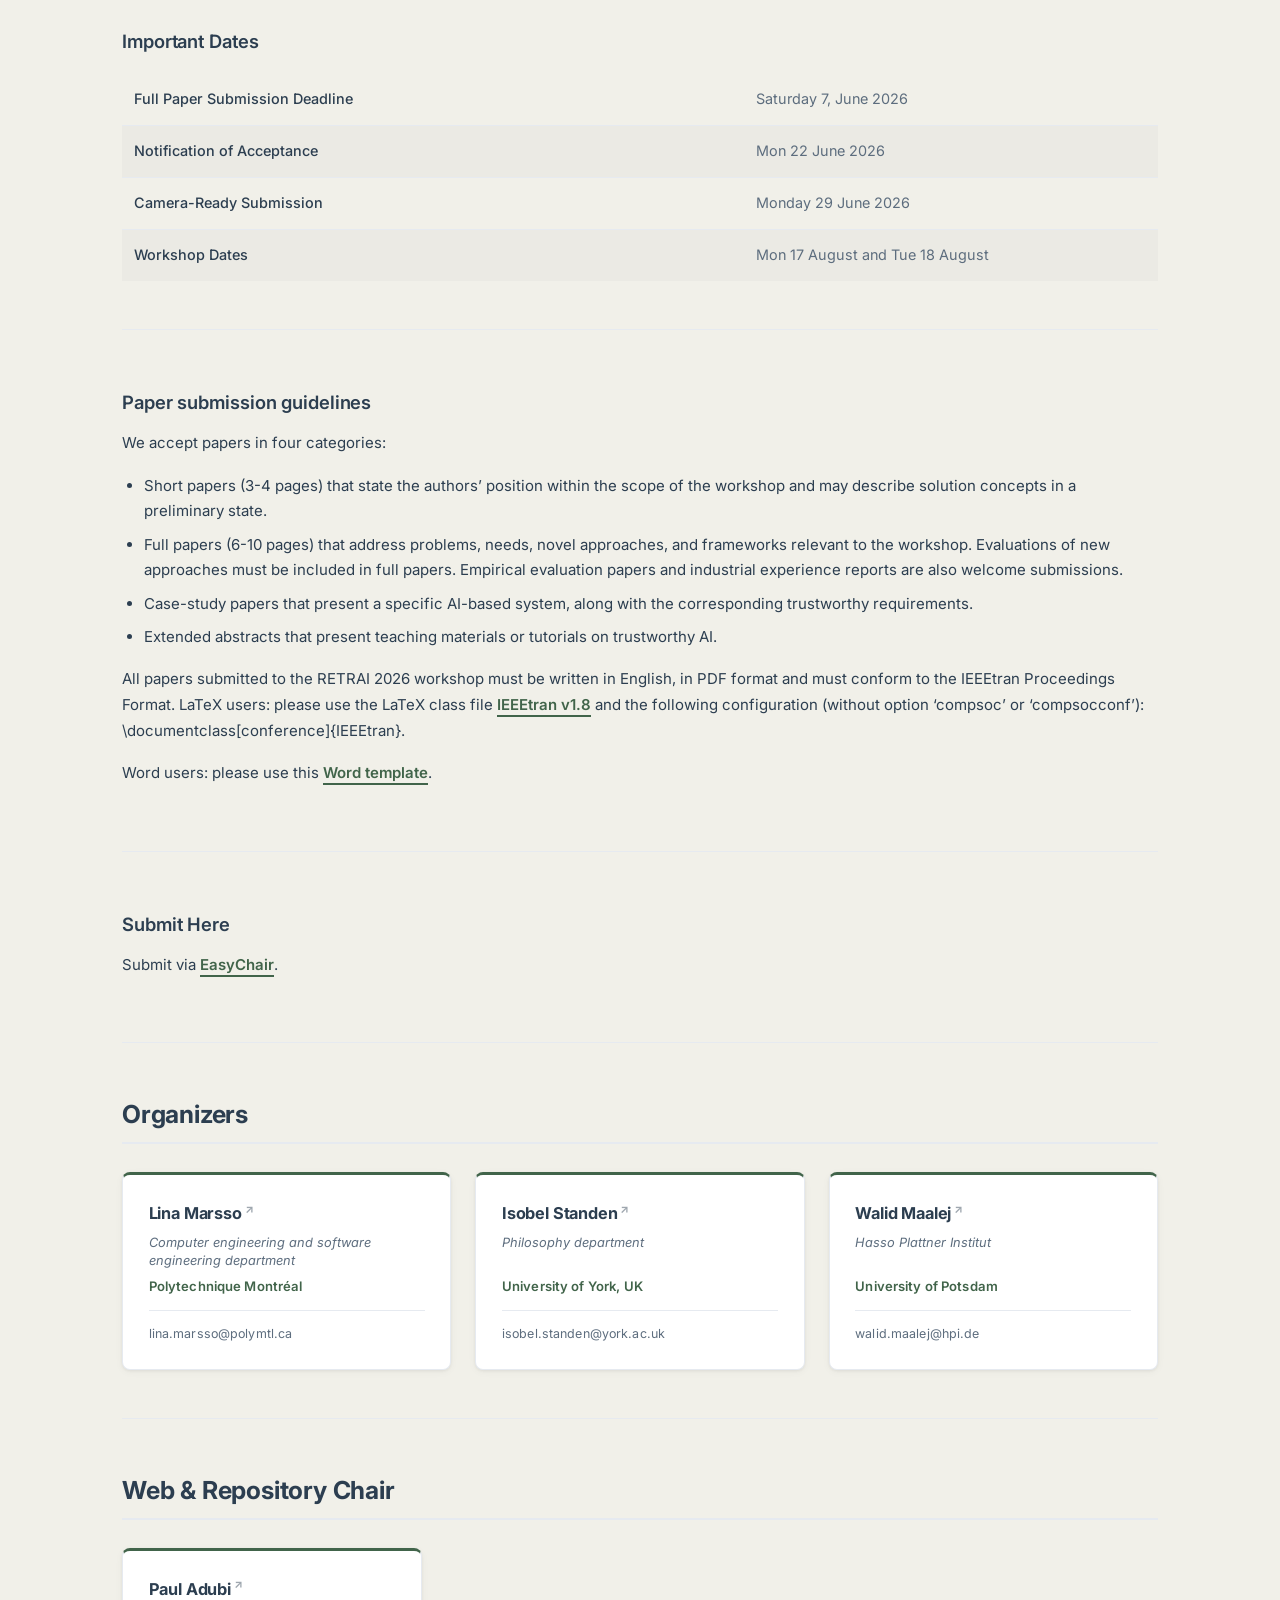
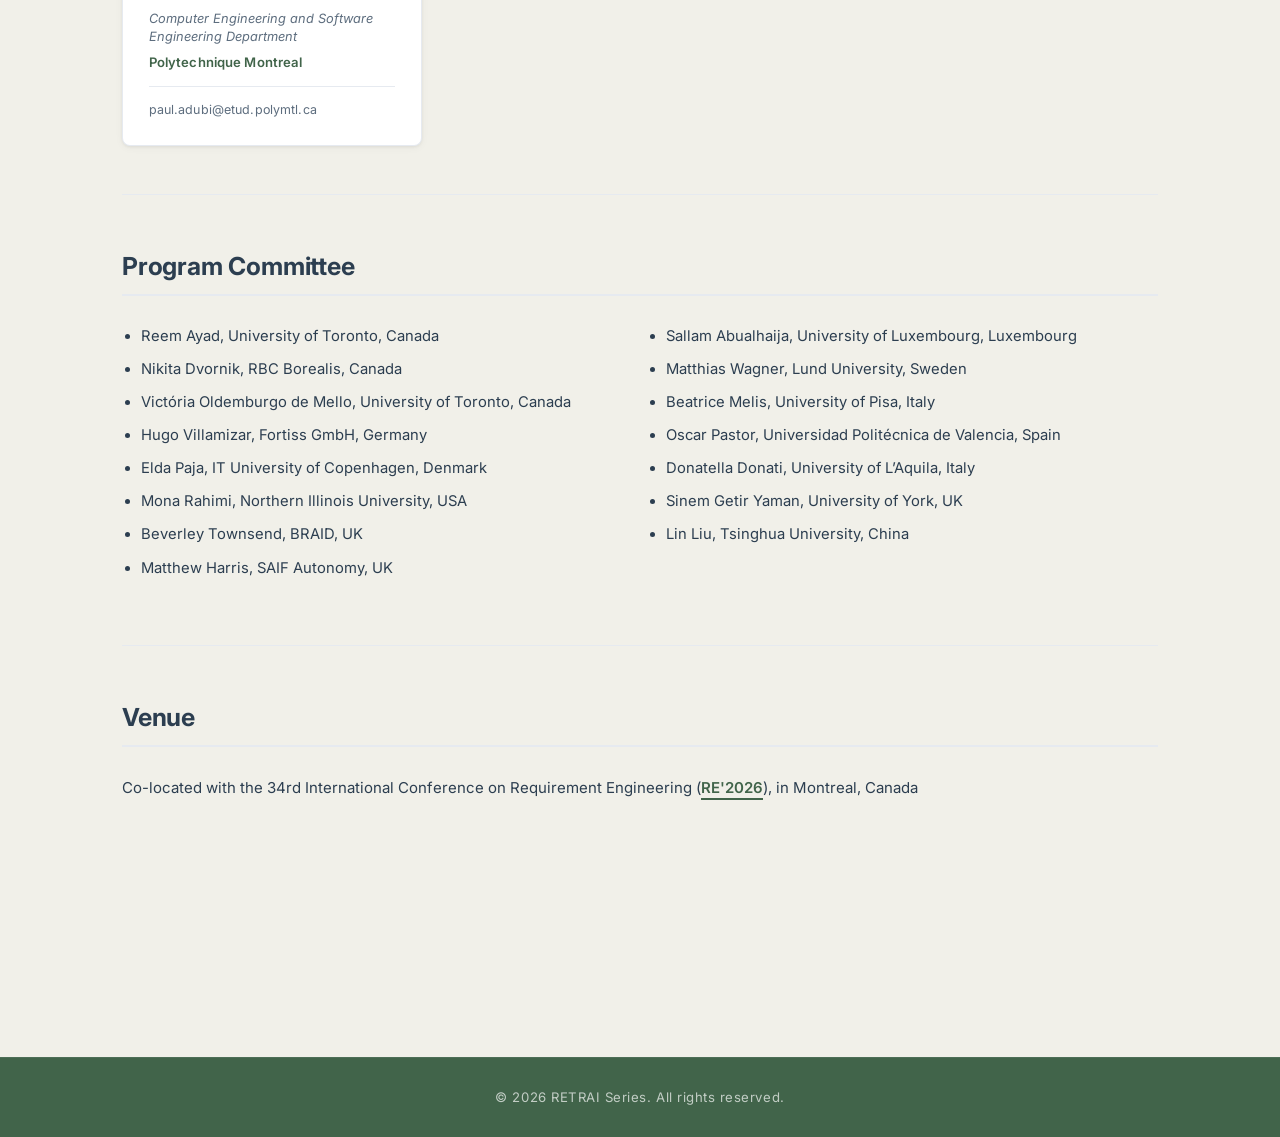
==== commit a7db80f5: "Update index.html" ====
--- a/index.html
+++ b/index.html
@@ -178,7 +178,7 @@
         </ul>
     </nav>
     <div class="deadline-banner">
-        Paper submission deadline updated &mdash; <span>Monday, 6 June 2026</span>
+        Paper submission deadline updated &mdash; <span>Saturday, 7 June 2026</span>
     </div>
     <main>
         <section id="home">
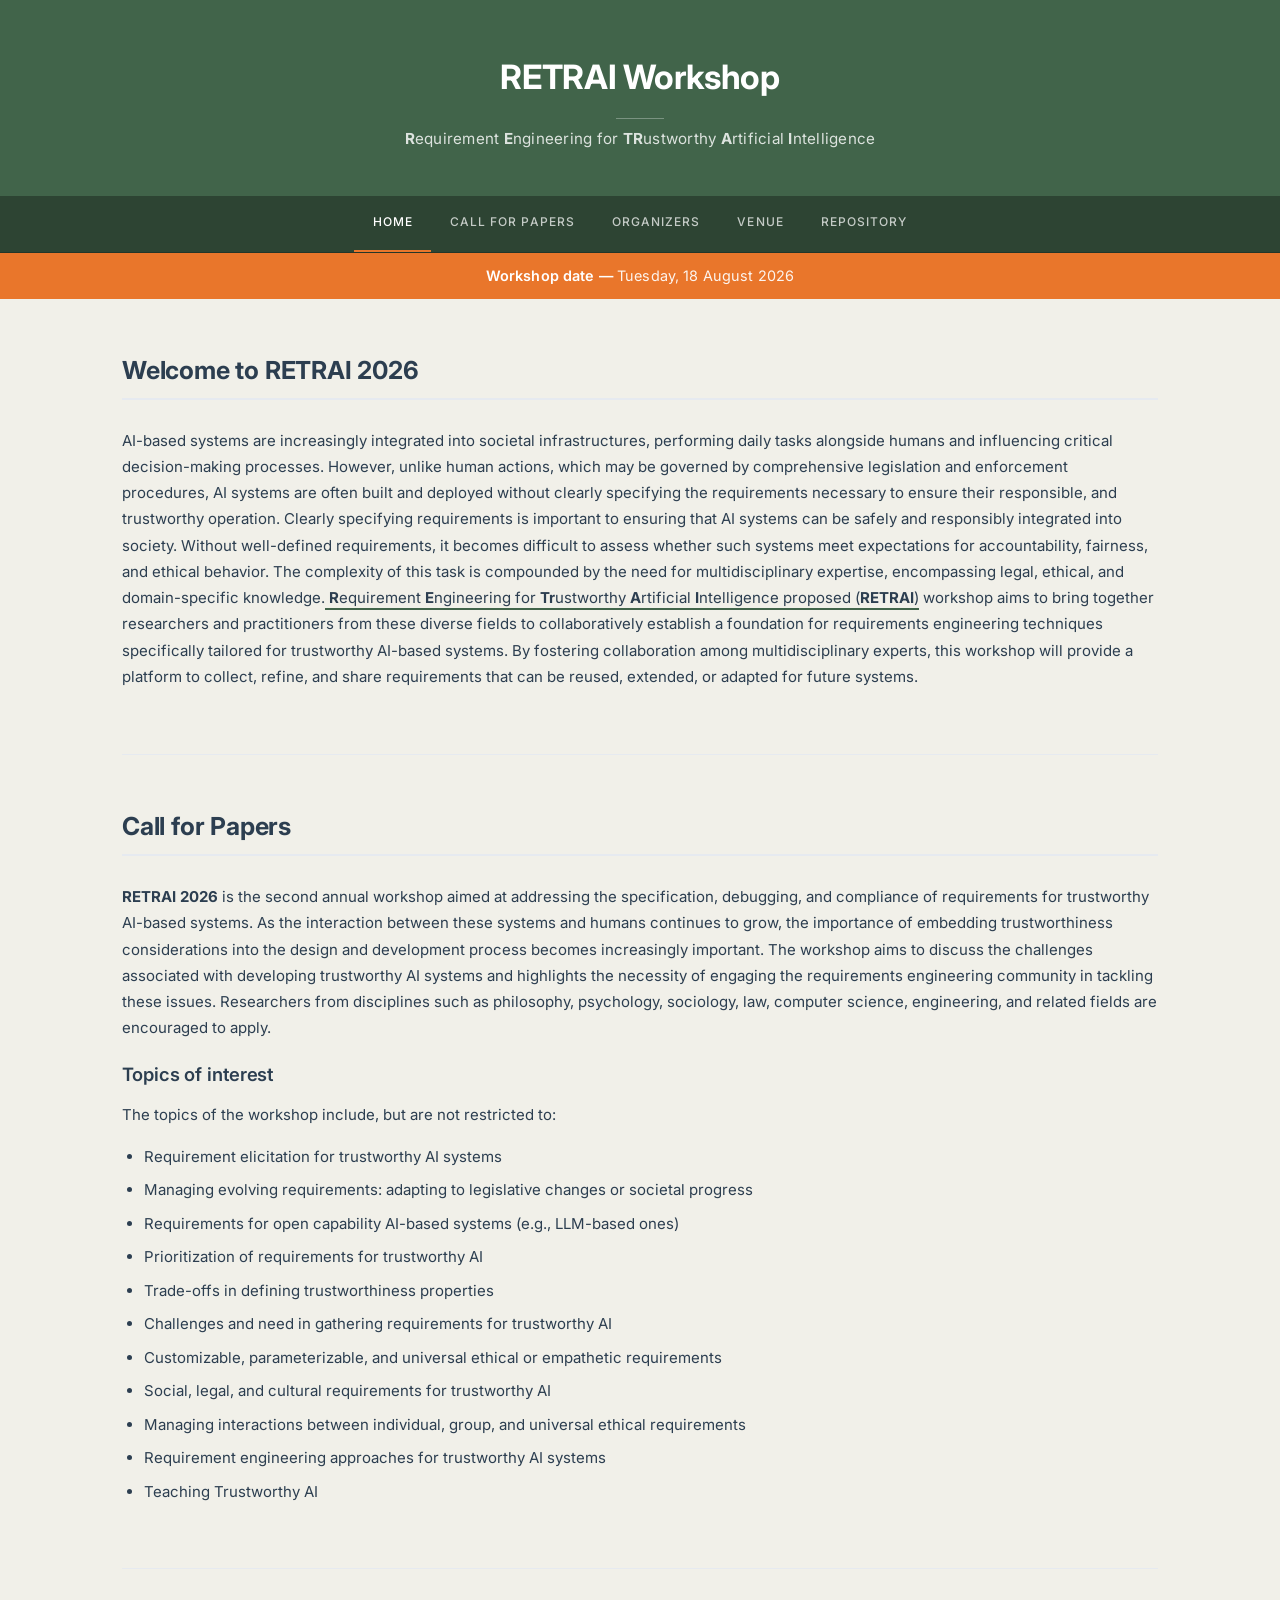
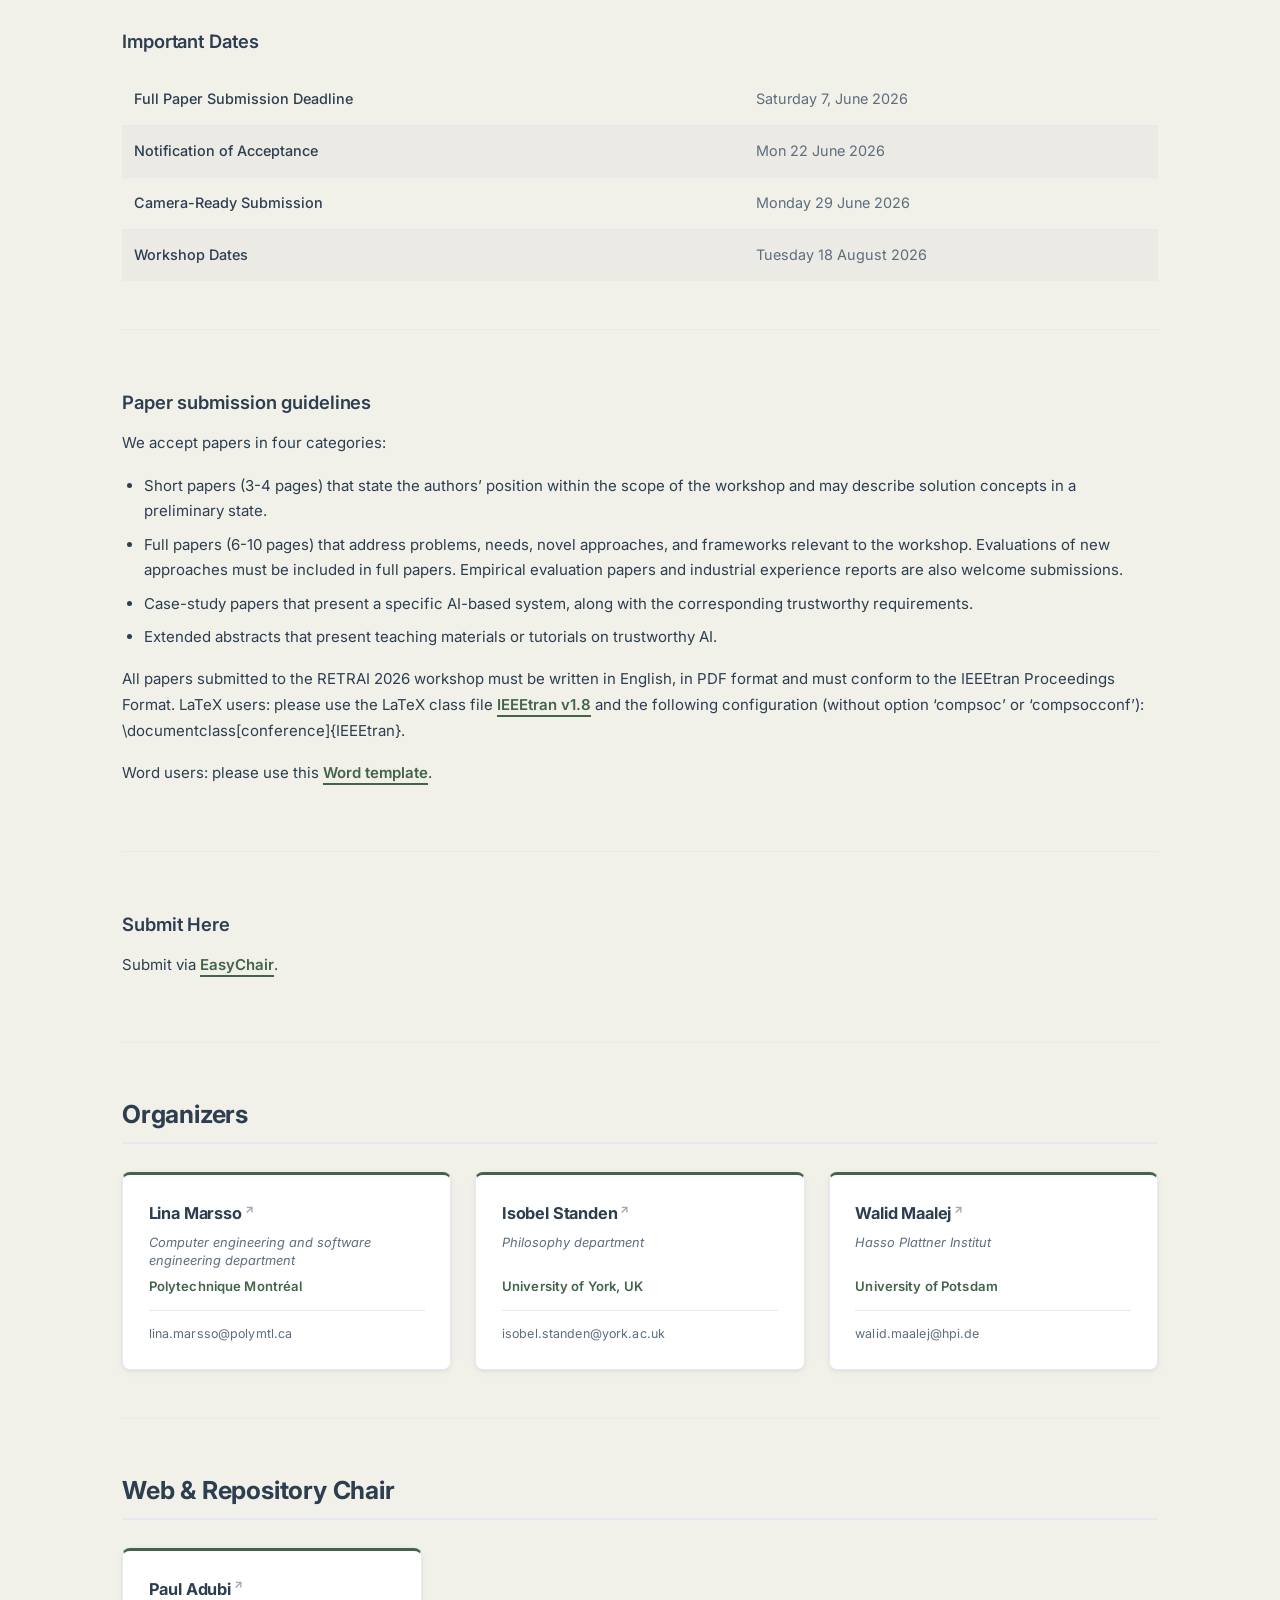
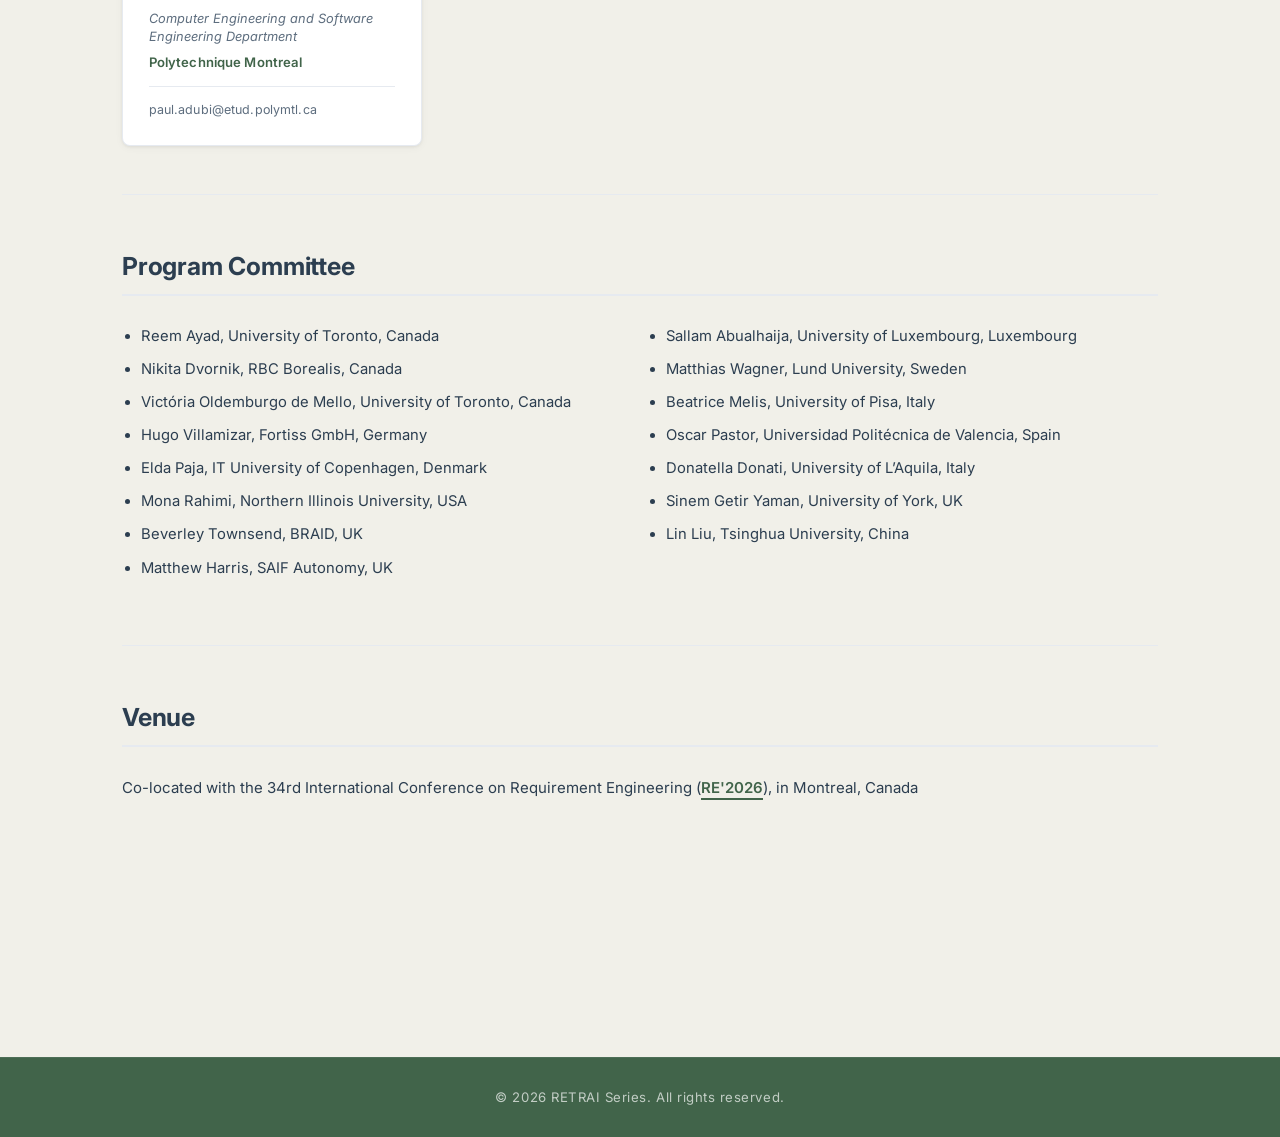
==== commit e5cc99cf: "Date corrected" ====
--- a/index.html
+++ b/index.html
@@ -178,7 +178,7 @@
         </ul>
     </nav>
     <div class="deadline-banner">
-        Paper submission deadline updated &mdash; <span>Saturday, 7 June 2026</span>
+        Workshop date &mdash; <span>Tuesday, 18 August 2026</span>
     </div>
     <main>
         <section id="home">
@@ -223,7 +223,7 @@
 					</tr>
 					<tr>
 						<td>Workshop Dates</td>
-						<td>Mon 17 August and Tue 18 August</td>
+						<td>Tuesday 18 August 2026</td>
 					</tr>
 				</tbody>
 			</table>
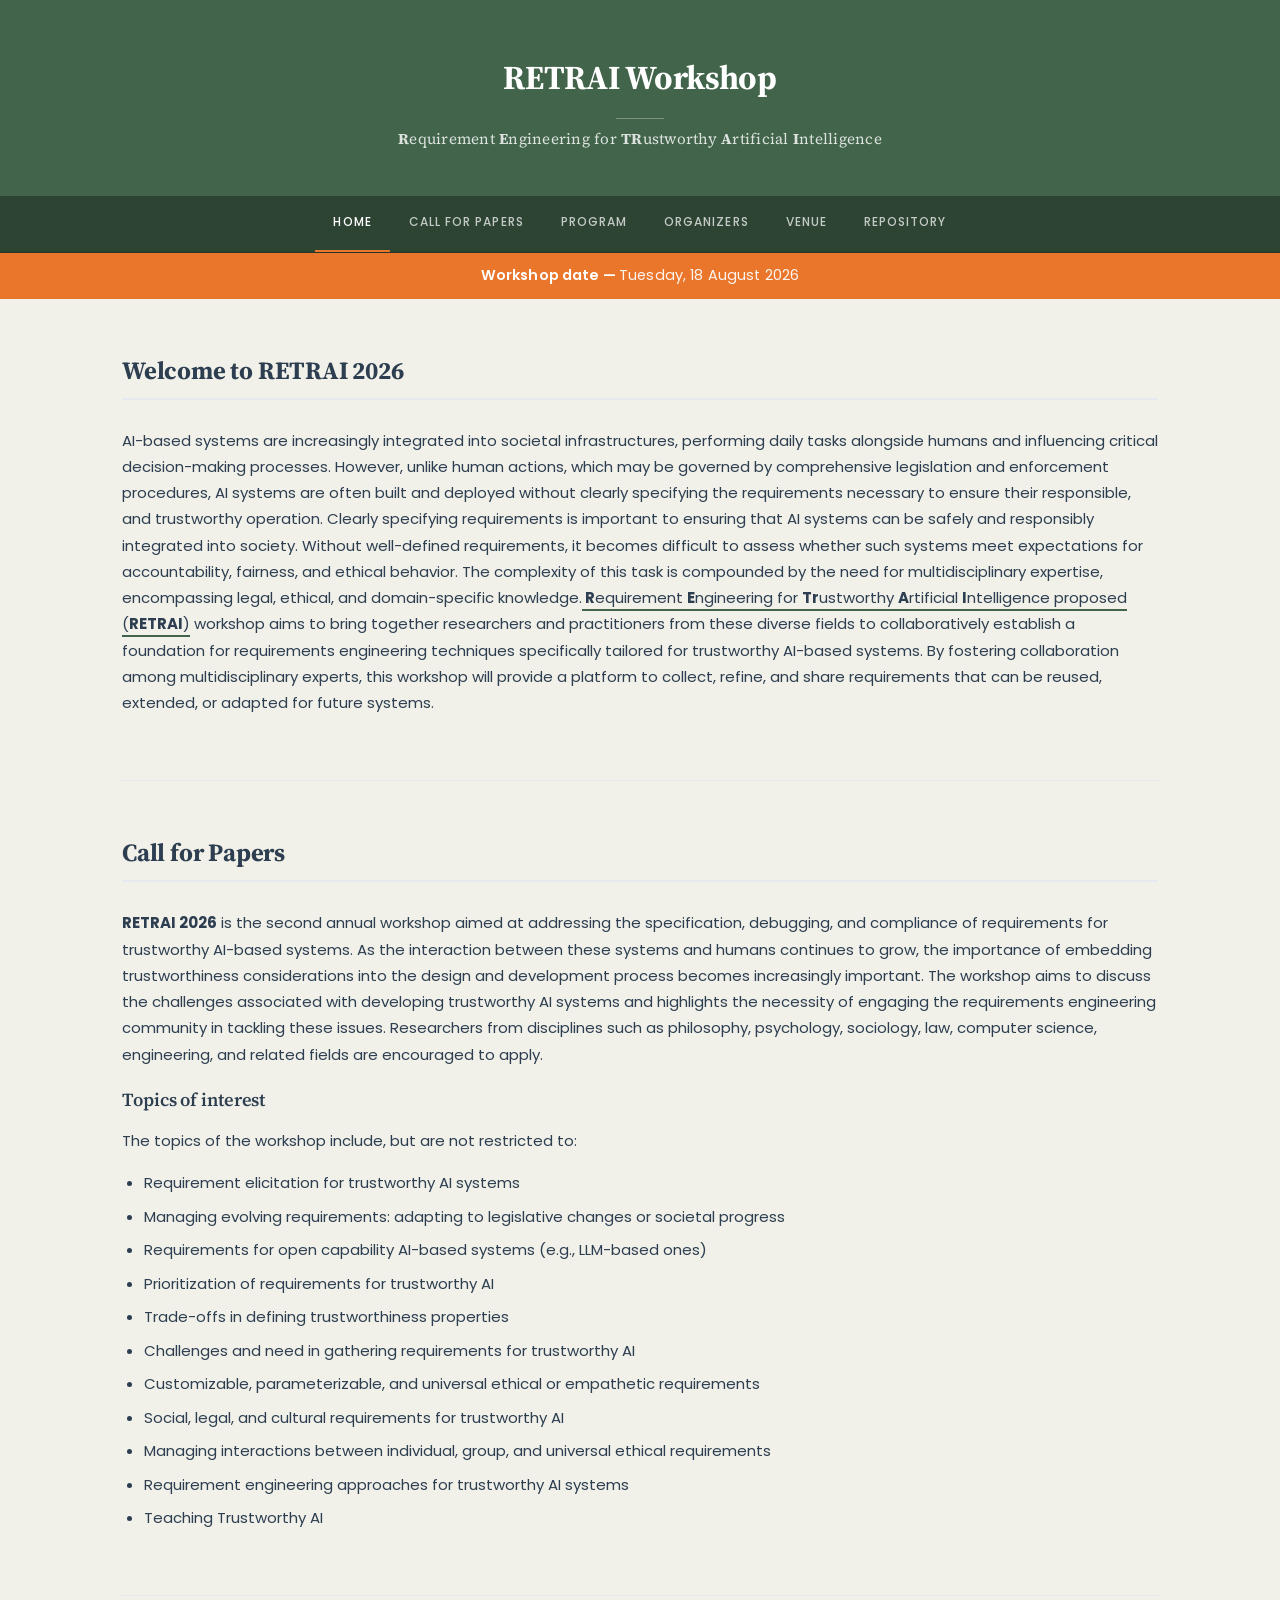
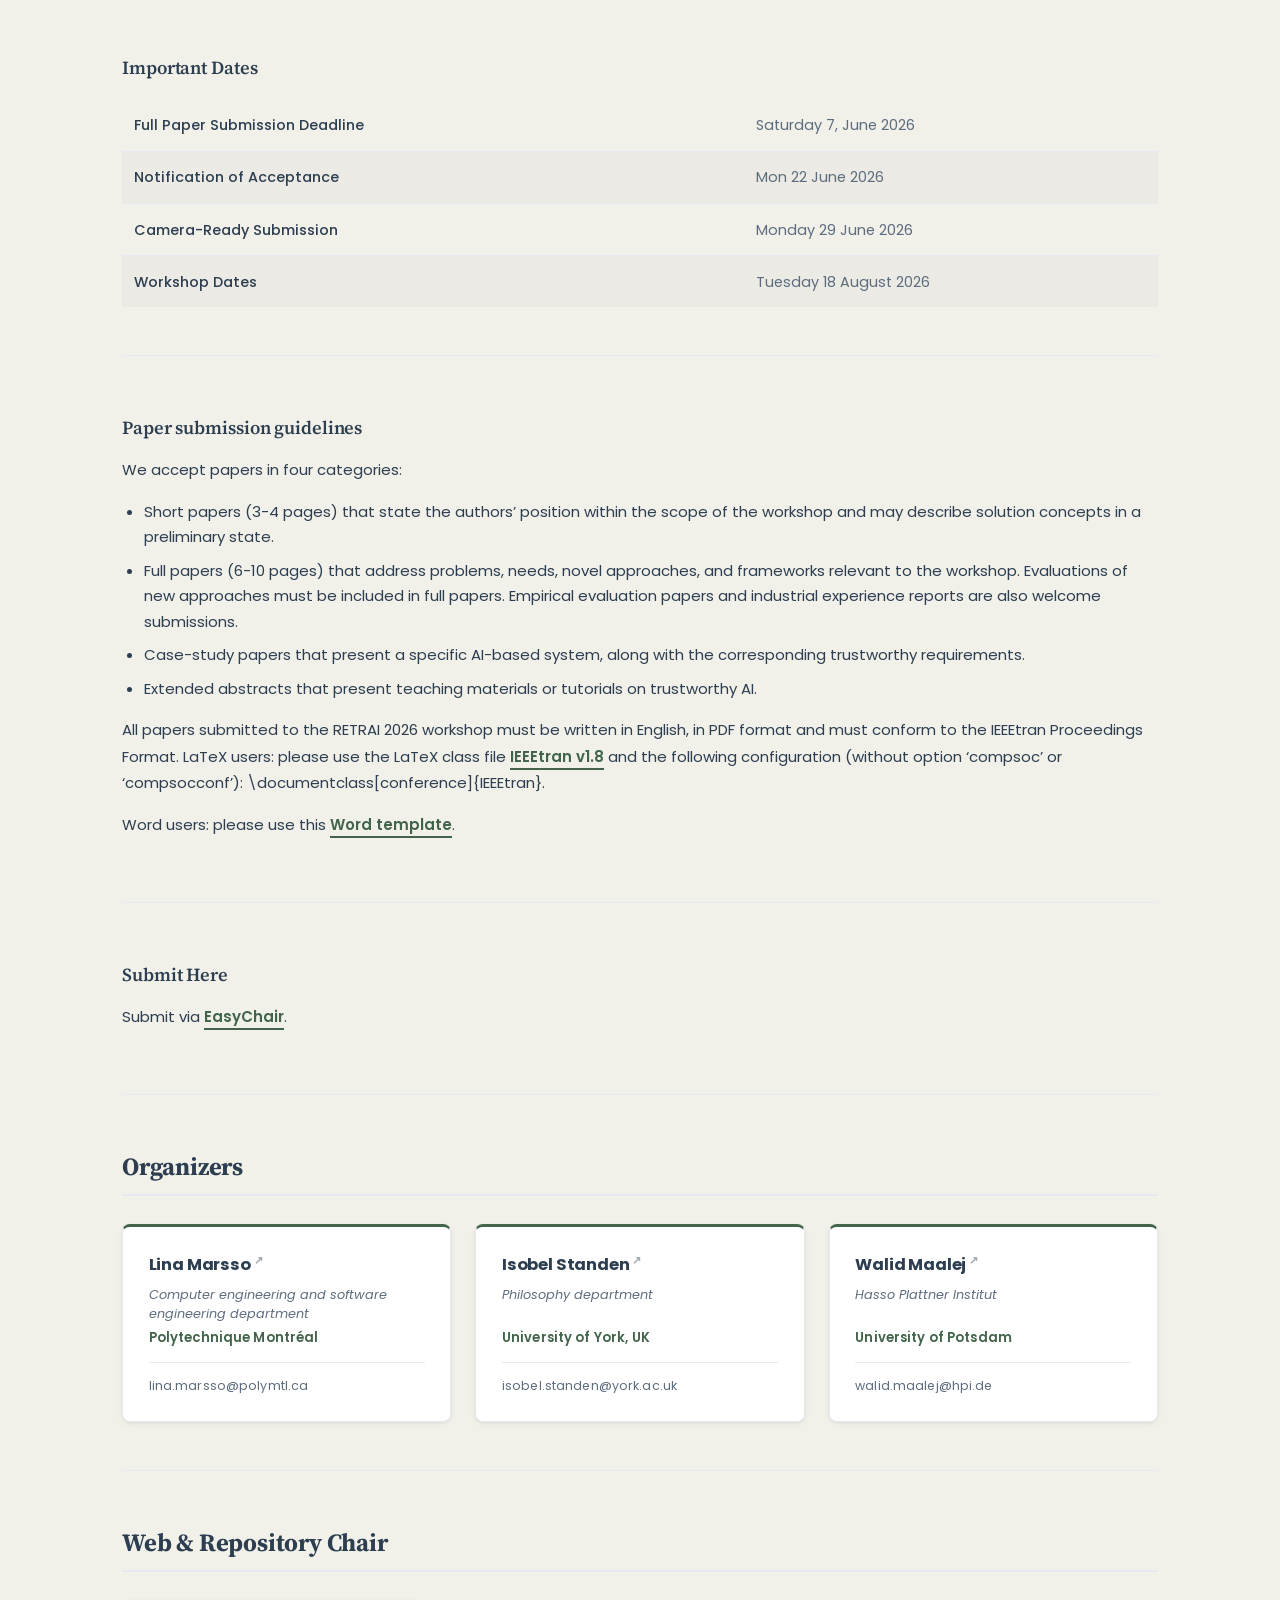
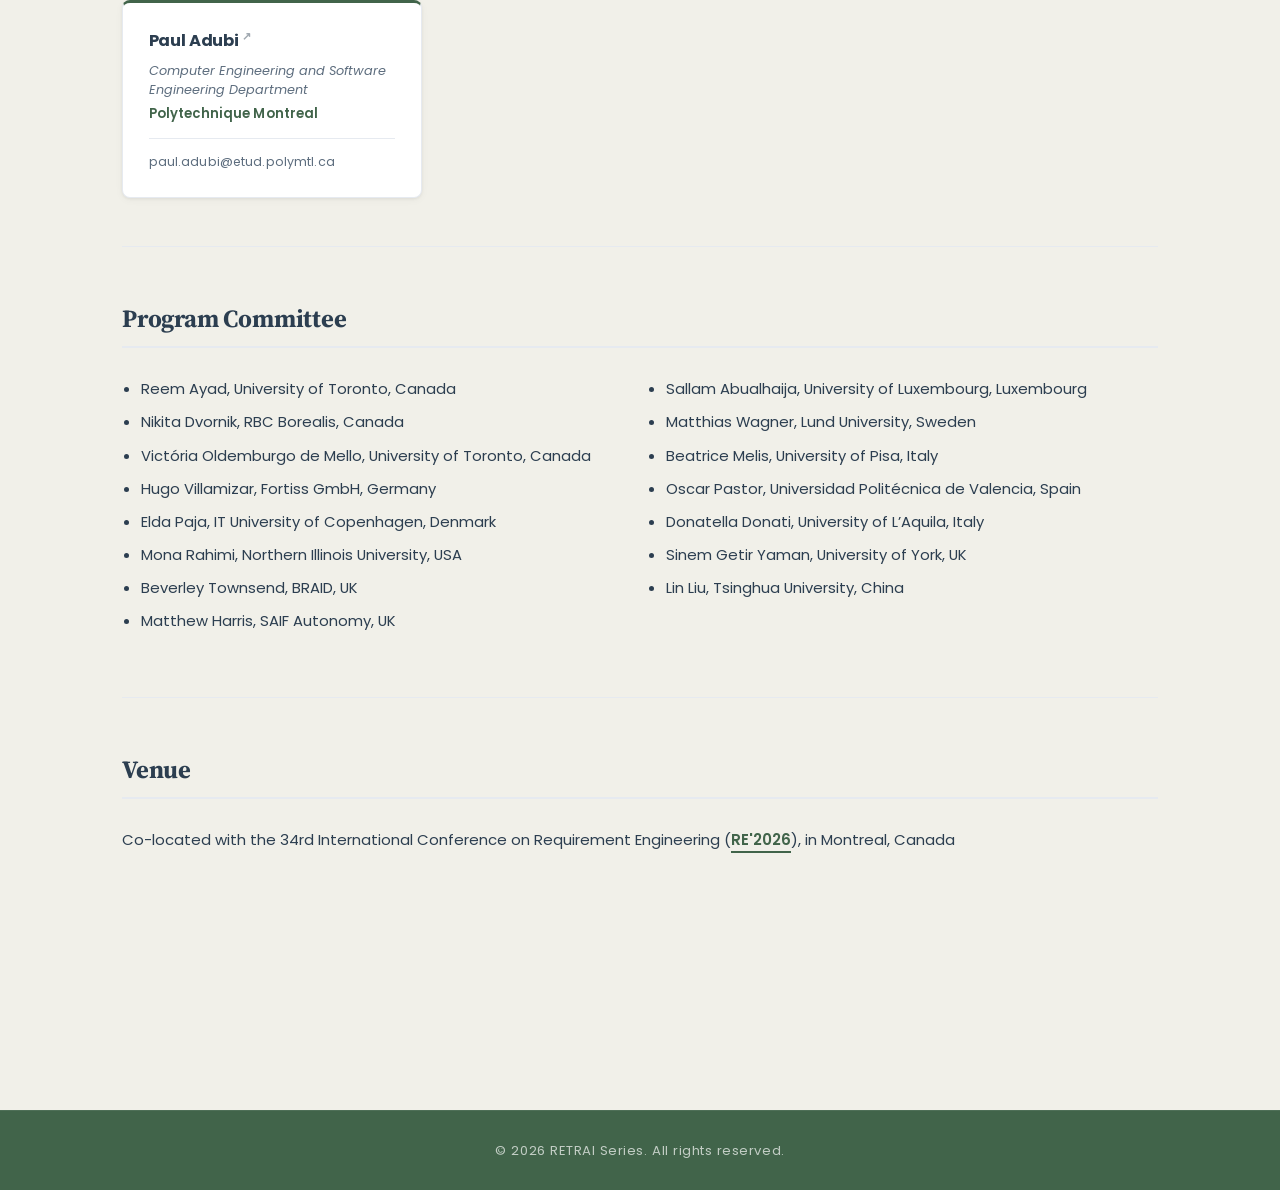
==== commit 0b87c567: "Program updated" ====
--- a/index.html
+++ b/index.html
@@ -5,161 +5,8 @@
     <meta name="viewport" content="width=device-width, initial-scale=1.0">
     <title>RETRAI 2026</title>
     <link rel="stylesheet" href="styles.css">
-    <style>
-        section {
-            margin-bottom: 3.5rem;
-            padding-bottom: 3rem;
-            border-bottom: 1px solid var(--border);
-        }
-
-        section:last-child { border-bottom: none; }
-
-        table {
-            width: 100%;
-            border-collapse: collapse;
-            margin-top: 1rem;
-            font-size: 0.9rem;
-        }
-
-        table td {
-            padding: 0.9rem 0.75rem;
-            border-bottom: 1px solid var(--border);
-            line-height: 1.55;
-            text-align: left;
-        }
-
-        table td:first-child {
-            font-weight: 500;
-            width: 60%;
-        }
-
-        table td:last-child {
-            color: var(--muted);
-        }
-
-        table tbody tr:nth-child(even) td {
-            background: rgba(0,0,0,0.025);
-        }
-
-        table tr:last-child td { border-bottom: none; }
-
-        .centered-list {
-            columns: 2;
-            column-gap: 2rem;
-            padding-left: 1.2rem;
-            font-size: 0.925rem;
-            line-height: 1.8;
-        }
-
-        .centered-list li { break-inside: avoid; }
-
-        @media (max-width: 600px) {
-            .centered-list { columns: 1; }
-        }
-
-
-        .solo-card-wrap {
-            display: flex;
-            justify-content:flex-start;
-            margin-top: 1.5rem;
-        }
-
-        .solo-card-wrap .organizer-card {
-            width: 100%;
-            max-width: 300px;
-        }
-
-
-        .organizers-grid {
-            display: grid;
-            grid-template-columns: repeat(auto-fit, minmax(220px, 1fr));
-            gap: 1.5rem;
-            margin-top: 1.5rem;
-        }
-
-        .organizer-card {
-            background: #fff;
-            border: 1px solid var(--border);
-            border-top: 3px solid var(--brand);
-            border-radius: var(--radius);
-            padding: 1.5rem 1.6rem;
-            box-shadow: var(--shadow-sm);
-            display: flex;
-            flex-direction: column;
-            gap: 0;
-            text-align: left;
-        }
-
-        .organizer-name {
-            font-weight: 700;
-            font-size: 1.02rem;
-            color: var(--text);
-            margin-bottom: 0.4rem;
-            letter-spacing: -0.01em;
-        }
-
-        .organizer-dept {
-            font-size: 0.8rem;
-            color: var(--muted);
-            line-height: 1.45;
-            font-style: italic;
-            margin-bottom: 0.25rem;
-        }
-
-        .organizer-inst {
-            font-size: 0.82rem;
-            font-weight: 600;
-            color: var(--brand);
-            letter-spacing: 0.01em;
-            margin-top: auto;
-        }
-
-        .organizer-email {
-            margin-top: 0.75rem;
-            padding-top: 0.75rem;
-            border-top: 1px solid var(--border);
-            font-size: 0.78rem;
-            color: var(--muted);
-            text-decoration: none;
-            letter-spacing: 0.01em;
-            word-break: break-all;
-        }
-
-        .organizer-email:hover {
-            color: var(--brand);
-            text-decoration: underline;
-        }
-
-        .ext-arrow {
-            display: inline-block;
-            font-size: 0.7em;
-            margin-left: 0.25em;
-            opacity: 0.45;
-            vertical-align: super;
-            transition: opacity 0.15s;
-        }
-
-        .organizer-name a:hover .ext-arrow {
-            opacity: 0.9;
-        }
-
-        /* ── Content links — Option B: underline accent ── */
-        main a:not(.organizer-email) {
-            color: var(--brand);
-            text-decoration: none;
-            font-weight: 600;
-            border-bottom: 2px solid var(--brand);
-            padding-bottom: 1px;
-            transition: color 0.2s ease, border-bottom-color 0.2s ease;
-        }
-
-        main a:not(.organizer-email):hover {
-            color: var(--brand-2);
-            border-bottom-color: var(--brand-2);
-        }
-    </style>
 </head>
-<body>
+<body class="page-home">
     <header>
         <h1>RETRAI Workshop</h1>
         <h2><b>R</b>equirement <b>E</b>ngineering
@@ -169,7 +16,7 @@
         <ul>
             <li><a href="#home" aria-current="page">Home</a></li>
             <li><a href="#call-for-papers">Call for Papers</a></li>
-            <!--<li><a href="program.html">Program</a></li>-->
+            <li><a href="program.html">Program</a></li>
             <!--<li><a href="keynote.html">Keynotes</a></li>-->
             <!--<li><a href="panel.html">Panel</a></li>-->
             <li><a href="#organizers">Organizers</a></li>
--- a/styles.css
+++ b/styles.css
@@ -1,5 +1,27 @@
-@import url('https://fonts.googleapis.com/css2?family=Inter:wght@300;400;500;600;700&display=swap');
-
+@import url('https://fonts.googleapis.com/css2?family=Poppins:wght@300;400;500;600;700&family=Source+Serif+4:opsz,wght@8..60,400;8..60,600;8..60,700&display=swap');
+
+/* =========================================================
+   RETRAI — single stylesheet for every page.
+
+   Contents
+     1. Design tokens
+     2. Base & typography
+     3. Layout chrome (header, nav, main, footer)
+     4. Shared components (pill, inline links, banner)
+     5. Page: Home            body.page-home
+     6. Page: Program         body.page-program
+     7. Page: Keynotes        body.page-keynotes
+     8. Page: Panel           body.page-panel
+     9. Page: Repository      body.page-repository
+
+   Page-specific rules are scoped by the body class so they can
+   never leak into another page.
+   ========================================================= */
+
+
+/* =========================================================
+   1. Design tokens
+   ========================================================= */
 :root {
     --bg:      #F1F0E9;
     --text:    #2c3e50;
@@ -12,14 +34,22 @@
     --shadow-sm: 0 1px 3px rgba(0,0,0,0.06), 0 2px 8px rgba(0,0,0,0.04);
     --shadow:    0 2px 12px rgba(0,0,0,0.08), 0 4px 24px rgba(0,0,0,0.05);
     --radius:    8px;
-}
-
+
+    /* Type: geometric sans for running text, serif for headings */
+    --font-body: 'Poppins', 'Helvetica Neue', Arial, sans-serif;
+    --font-head: 'Source Serif 4', 'Century Schoolbook', Georgia, 'Times New Roman', serif;
+}
+
+
+/* =========================================================
+   2. Base & typography
+   ========================================================= */
 * {
     box-sizing: border-box;
 }
 
 body {
-    font-family: 'Inter', Arial, Helvetica, sans-serif;
+    font-family: var(--font-body);
     margin: 0;
     padding: 0;
     background: var(--bg);
@@ -55,7 +85,38 @@
     line-height: 1.7;
 }
 
-
+/* ── Headings ── */
+h1, h2, h3, h4, h5, h6 {
+    font-family: var(--font-head);
+}
+
+h2 {
+    margin-top: 0;
+    margin-bottom: 1rem;
+    font-size: 1.55rem;
+    font-weight: 700;
+    letter-spacing: -0.2px;
+    line-height: 1.25;
+}
+
+h3 {
+    margin-top: 0;
+    margin-bottom: 0.75rem;
+    font-size: 1.15rem;
+    font-weight: 600;
+    letter-spacing: -0.1px;
+}
+
+section > h2 {
+    padding-bottom: 0.75rem;
+    border-bottom: 2px solid var(--border);
+    margin-bottom: 1.75rem;
+}
+
+
+/* =========================================================
+   3. Layout chrome
+   ========================================================= */
 header {
     background-color: var(--brand);
     padding: 3rem 2rem;
@@ -86,7 +147,6 @@
     opacity: 0.82;
     letter-spacing: 0.25px;
 }
-
 
 nav {
     background-color: #2d4433;
@@ -120,13 +180,11 @@
     border-bottom: 2px solid transparent;
 }
 
-
 nav a:hover,
 nav a[aria-current="page"] {
     color: #fff;
     border-bottom-color: var(--brand-2);
 }
-
 
 main {
     padding: 3.5rem 2rem;
@@ -138,47 +196,6 @@
 @media (max-width: 640px) {
     main { padding: 2rem 1rem; }
 }
-
-h2 {
-    margin-top: 0;
-    margin-bottom: 1rem;
-    font-size: 1.55rem;
-    font-weight: 700;
-    letter-spacing: -0.2px;
-    line-height: 1.25;
-}
-
-h3 {
-    margin-top: 0;
-    margin-bottom: 0.75rem;
-    font-size: 1.15rem;
-    font-weight: 600;
-    letter-spacing: -0.1px;
-}
-
-
-section > h2 {
-    padding-bottom: 0.75rem;
-    border-bottom: 2px solid var(--border);
-    margin-bottom: 1.75rem;
-}
-
-
-.deadline-banner {
-    background-color: var(--brand-2);
-    color: #fff;
-    text-align: center;
-    padding: 0.65rem 1rem;
-    font-size: 0.9rem;
-    font-weight: 600;
-    letter-spacing: 0.01em;
-}
-
-.deadline-banner span {
-    font-weight: 400;
-    opacity: 0.92;
-}
-
 
 footer {
     background-color: var(--brand);
@@ -195,3 +212,1020 @@
     margin: 0;
 }
 
+
+/* =========================================================
+   4. Shared components
+   ========================================================= */
+.deadline-banner {
+    background-color: var(--brand-2);
+    color: #fff;
+    text-align: center;
+    padding: 0.65rem 1rem;
+    font-size: 0.9rem;
+    font-weight: 600;
+    letter-spacing: 0.01em;
+}
+
+.deadline-banner span {
+    font-weight: 400;
+    opacity: 0.92;
+}
+
+/* ── Pill tag (keynotes, panel) ── */
+.pill {
+    background: #eaf7f3;
+    border: 1px solid #d6eee5;
+    color: #1b6f5b;
+    border-radius: 999px;
+    padding: 0.15rem 0.65rem;
+    font-size: 0.8rem;
+    font-weight: 500;
+    letter-spacing: 0.02em;
+}
+
+/* ── Trailing link row (keynotes, panel) ── */
+.links { margin-top: 0.5rem; }
+.links a { color: #3498db; text-decoration: none; font-size: 0.9rem; }
+.links a:hover { text-decoration: underline; }
+
+
+/* =========================================================
+   5. Page: Home
+   ========================================================= */
+.page-home section {
+    margin-bottom: 3.5rem;
+    padding-bottom: 3rem;
+    border-bottom: 1px solid var(--border);
+}
+
+.page-home section:last-child { border-bottom: none; }
+
+/* ── Content links — underline accent ── */
+.page-home main a:not(.organizer-email) {
+    color: var(--brand);
+    text-decoration: none;
+    font-weight: 600;
+    border-bottom: 2px solid var(--brand);
+    padding-bottom: 1px;
+    transition: color 0.2s ease, border-bottom-color 0.2s ease;
+}
+
+.page-home main a:not(.organizer-email):hover {
+    color: var(--brand-2);
+    border-bottom-color: var(--brand-2);
+}
+
+/* ── Dates / info tables ── */
+.page-home table {
+    width: 100%;
+    border-collapse: collapse;
+    margin-top: 1rem;
+    font-size: 0.9rem;
+}
+
+.page-home table td {
+    padding: 0.9rem 0.75rem;
+    border-bottom: 1px solid var(--border);
+    line-height: 1.55;
+    text-align: left;
+}
+
+.page-home table td:first-child {
+    font-weight: 500;
+    width: 60%;
+}
+
+.page-home table td:last-child {
+    color: var(--muted);
+}
+
+.page-home table tbody tr:nth-child(even) td {
+    background: rgba(0,0,0,0.025);
+}
+
+.page-home table tr:last-child td { border-bottom: none; }
+
+/* ── Two-column topic list ── */
+.page-home .centered-list {
+    columns: 2;
+    column-gap: 2rem;
+    padding-left: 1.2rem;
+    font-size: 0.925rem;
+    line-height: 1.8;
+}
+
+.page-home .centered-list li { break-inside: avoid; }
+
+/* ── Organizer cards ── */
+.page-home .solo-card-wrap {
+    display: flex;
+    justify-content: flex-start;
+    margin-top: 1.5rem;
+}
+
+.page-home .solo-card-wrap .organizer-card {
+    width: 100%;
+    max-width: 300px;
+}
+
+.page-home .organizers-grid {
+    display: grid;
+    grid-template-columns: repeat(auto-fit, minmax(220px, 1fr));
+    gap: 1.5rem;
+    margin-top: 1.5rem;
+}
+
+.page-home .organizer-card {
+    background: #fff;
+    border: 1px solid var(--border);
+    border-top: 3px solid var(--brand);
+    border-radius: var(--radius);
+    padding: 1.5rem 1.6rem;
+    box-shadow: var(--shadow-sm);
+    display: flex;
+    flex-direction: column;
+    gap: 0;
+    text-align: left;
+}
+
+.page-home .organizer-name {
+    font-weight: 700;
+    font-size: 1.02rem;
+    color: var(--text);
+    margin-bottom: 0.4rem;
+    letter-spacing: -0.01em;
+}
+
+.page-home .organizer-dept {
+    font-size: 0.8rem;
+    color: var(--muted);
+    line-height: 1.45;
+    font-style: italic;
+    margin-bottom: 0.25rem;
+}
+
+.page-home .organizer-inst {
+    font-size: 0.82rem;
+    font-weight: 600;
+    color: var(--brand);
+    letter-spacing: 0.01em;
+    margin-top: auto;
+}
+
+.page-home .organizer-email {
+    margin-top: 0.75rem;
+    padding-top: 0.75rem;
+    border-top: 1px solid var(--border);
+    font-size: 0.78rem;
+    color: var(--muted);
+    text-decoration: none;
+    letter-spacing: 0.01em;
+    word-break: break-all;
+}
+
+.page-home .organizer-email:hover {
+    color: var(--brand);
+    text-decoration: underline;
+}
+
+.page-home .ext-arrow {
+    display: inline-block;
+    font-size: 0.7em;
+    margin-left: 0.25em;
+    opacity: 0.45;
+    vertical-align: super;
+    transition: opacity 0.15s;
+}
+
+.page-home .organizer-name a:hover .ext-arrow {
+    opacity: 0.9;
+}
+
+@media (max-width: 600px) {
+    .page-home .centered-list { columns: 1; }
+}
+
+
+/* =========================================================
+   6. Page: Program — schedule & paper listing
+   ========================================================= */
+.page-program #program > h2 {
+    padding-bottom: 0.85rem;
+    border-bottom: 2px solid var(--border);
+    margin-bottom: 2.5rem;
+}
+
+.page-program .schedule {
+    display: grid;
+    grid-template-columns: 115px 1fr;
+    gap: 12px 28px;
+    align-items: start;
+}
+
+.page-program .slot-time {
+    font-weight: 600;
+    font-size: 0.78rem;
+    color: #34495e;
+    text-align: right;
+    padding-top: 18px;
+    white-space: nowrap;
+    letter-spacing: 0.02em;
+    opacity: 0.85;
+}
+
+.page-program .slot-detail {
+    background: #f6f8fa;
+    border: 1px solid #e1e5ea;
+    border-radius: var(--radius);
+    padding: 16px 20px;
+    box-shadow: var(--shadow-sm);
+}
+
+.page-program .badge {
+    display: inline-block;
+    font-size: 10px;
+    font-weight: 600;
+    padding: 2px 9px;
+    border-radius: 999px;
+    background: #1abc9c;
+    color: #fff;
+    margin-left: 10px;
+    vertical-align: middle;
+    letter-spacing: 0.04em;
+    text-transform: uppercase;
+}
+
+.page-program .block-title {
+    font-weight: 600;
+    font-size: 0.95rem;
+    letter-spacing: 0.01em;
+}
+
+.page-program .papers {
+    margin: 12px 0 0 0;
+    padding-left: 18px;
+}
+
+.page-program .papers li {
+    margin: 8px 0;
+    line-height: 1.5;
+    font-size: 0.93rem;
+}
+
+.page-program .note {
+    font-size: 0.875rem;
+    color: #5d6d7e;
+    margin-top: 8px;
+    line-height: 1.55;
+}
+
+.page-program .authors {
+    margin-top: 8px;
+    font-size: 0.83rem;
+    color: #2c3e50;
+    padding-left: 12px;
+    border-left: 2px solid #1abc9c;
+    line-height: 1.5;
+}
+
+.page-program .author { margin: 3px 0; }
+
+.page-program .author strong {
+    font-weight: 600;
+    color: #34495e;
+}
+
+.page-program .affil {
+    display: inline;
+    margin-left: 4px;
+    color: #5d6d7e;
+    font-style: italic;
+    font-size: 0.92em;
+}
+
+@media (max-width: 700px) {
+    .page-program .schedule { grid-template-columns: 1fr; }
+    .page-program .slot-time { text-align: left; padding-top: 0; font-size: 0.82rem; }
+}
+
+
+/* =========================================================
+   7. Page: Keynotes
+   ========================================================= */
+.page-keynotes #program h2 {
+    text-align: center;
+    font-size: 1.55rem;
+    padding-bottom: 0.85rem;
+    border-bottom: 2px solid var(--border);
+    margin-bottom: 2.5rem;
+}
+
+.page-keynotes .keynotes-grid {
+    display: grid;
+    grid-template-columns: repeat(12, 1fr);
+    gap: 1.5rem;
+    align-items: start;
+}
+
+.page-keynotes .keynote-card {
+    grid-column: span 12;
+    background: #ffffff;
+    border: 1px solid var(--border);
+    border-radius: var(--radius);
+    padding: 1.5rem;
+    display: grid;
+    grid-template-columns: 130px 1fr;
+    gap: 1.5rem;
+    box-shadow: var(--shadow-sm);
+}
+
+.page-keynotes .photo {
+    width: 130px;
+    height: 130px;
+    border-radius: var(--radius);
+    object-fit: cover;
+    border: 1px solid var(--border);
+    background: #fff;
+}
+
+.page-keynotes .speaker-name {
+    margin: 0 0 0.2rem 0;
+    font-size: 1.2rem;
+    font-weight: 700;
+    letter-spacing: -0.1px;
+}
+
+.page-keynotes .speaker-affil {
+    margin: 0 0 0.75rem 0;
+    color: var(--muted);
+    font-size: 0.875rem;
+}
+
+.page-keynotes .talk-title {
+    margin: 0 0 0.75rem 0;
+    font-size: 1rem;
+    font-weight: 600;
+    line-height: 1.4;
+    letter-spacing: 0.01em;
+}
+
+.page-keynotes .subgrid {
+    display: grid;
+    grid-template-columns: 1fr;
+    gap: 0.75rem;
+}
+
+.page-keynotes .meta {
+    display: flex;
+    gap: 0.6rem;
+    flex-wrap: wrap;
+    color: var(--muted);
+    font-size: 0.85rem;
+}
+
+.page-keynotes details {
+    background: #fff;
+    border: 1px solid var(--border);
+    border-radius: var(--radius);
+    padding: 0.85rem 1rem;
+}
+
+.page-keynotes summary {
+    cursor: pointer;
+    font-weight: 600;
+    font-size: 0.875rem;
+    letter-spacing: 0.01em;
+    text-transform: uppercase;
+    opacity: 0.8;
+}
+
+.page-keynotes summary:hover { opacity: 1; }
+
+.page-keynotes .abstract,
+.page-keynotes .bio {
+    line-height: 1.65;
+    font-size: 0.925rem;
+    margin: 0.65rem 0 0 0;
+}
+
+@media (max-width: 720px) {
+    .page-keynotes .keynote-card { grid-template-columns: 1fr; }
+    .page-keynotes .photo { width: 100%; height: 220px; }
+}
+
+
+/* =========================================================
+   8. Page: Panel
+   ========================================================= */
+.page-panel .panel-intro {
+    background: #ffffff;
+    border: 1px solid var(--border);
+    border-radius: var(--radius);
+    padding: 2rem 2.5rem;
+    box-shadow: var(--shadow-sm);
+    text-align: center;
+}
+
+.page-panel .panel-intro h2 {
+    margin: 0 0 0.5rem 0;
+    font-size: 1.45rem;
+    font-weight: 700;
+    letter-spacing: -0.2px;
+}
+
+.page-panel .panel-meta {
+    display: flex;
+    gap: 0.6rem;
+    flex-wrap: wrap;
+    color: var(--muted);
+    font-size: 0.85rem;
+    justify-content: center;
+    margin: 0.5rem 0 1rem;
+}
+
+.page-panel .panel-desc {
+    line-height: 1.7;
+    margin: 0 auto;
+    max-width: 68ch;
+    font-size: 0.95rem;
+    color: var(--muted);
+    text-align: left;
+}
+
+.page-panel .panelists { margin-top: 3rem; }
+
+.page-panel .panelists h3 {
+    font-size: 1.1rem;
+    font-weight: 600;
+    margin: 0 0 1.25rem 0;
+    text-align: center;
+    text-transform: uppercase;
+    letter-spacing: 0.08em;
+    opacity: 0.65;
+}
+
+.page-panel .grid {
+    display: grid;
+    grid-template-columns: repeat(12, 1fr);
+    gap: 1.25rem;
+    align-items: start;
+}
+
+.page-panel .card {
+    grid-column: span 12;
+    background: #ffffff;
+    border: 1px solid var(--border);
+    border-radius: var(--radius);
+    padding: 1.5rem;
+    display: grid;
+    grid-template-columns: 140px 1fr;
+    gap: 1.5rem;
+    box-shadow: var(--shadow-sm);
+}
+
+.page-panel .photo {
+    width: 140px;
+    height: 140px;
+    border-radius: var(--radius);
+    object-fit: cover;
+    border: 1px solid var(--border);
+    background: #fff;
+}
+
+.page-panel .name {
+    margin: 0 0 0.2rem 0;
+    font-size: 1.15rem;
+    font-weight: 700;
+    letter-spacing: -0.1px;
+}
+
+.page-panel .affil {
+    margin: 0 0 0.75rem 0;
+    color: var(--muted);
+    font-size: 0.875rem;
+}
+
+.page-panel .bio {
+    line-height: 1.65;
+    font-size: 0.925rem;
+}
+
+@media (max-width: 720px) {
+    .page-panel .card { grid-template-columns: 1fr; }
+    .page-panel .photo { width: 100%; height: 240px; }
+}
+
+
+/* =========================================================
+   9. Page: Repository
+   ========================================================= */
+.page-repository header.repo-hero {
+    background: var(--brand);
+    padding: 2.75rem 2rem 2.25rem;
+    text-align: center;
+    color: #fff;
+}
+
+.page-repository header.repo-hero h1 {
+    margin: 0 0 0.35rem;
+    font-size: 2rem;
+    font-weight: 800;
+    letter-spacing: 0.08em;
+    text-transform: uppercase;
+}
+
+.page-repository header.repo-hero h1::after { display: none; }
+
+.page-repository header.repo-hero p {
+    margin: 0;
+    font-size: 0.92rem;
+    opacity: 0.78;
+    letter-spacing: 0.02em;
+}
+
+/* ── Tabs ── */
+.page-repository .tab-bar {
+    display: flex;
+    justify-content: center;
+    gap: 0.5rem;
+    padding: 0 0 1.75rem;
+    flex-wrap: wrap;
+}
+
+.page-repository .tab-btn {
+    background: #fff;
+    color: var(--muted);
+    border: 2px solid var(--border);
+    border-radius: 40px;
+    padding: 0.55rem 1.4rem;
+    font-size: 0.82rem;
+    font-weight: 600;
+    letter-spacing: 0.06em;
+    text-transform: uppercase;
+    cursor: pointer;
+    transition: all 0.18s ease;
+    font-family: var(--font-body);
+}
+
+.page-repository .tab-btn:hover {
+    border-color: var(--brand);
+    color: var(--brand);
+}
+
+.page-repository .tab-btn.active {
+    background: var(--brand);
+    color: #fff;
+    border-color: var(--brand);
+    box-shadow: 0 4px 16px rgba(65,100,74,0.28);
+}
+
+.page-repository .tab-btn.active.orange {
+    background: var(--brand);
+    border-color: var(--brand);
+    box-shadow: 0 4px 16px rgba(233,118,43,0.28);
+}
+
+.page-repository .tab-panel { display: none; }
+.page-repository .tab-panel.active { display: block; }
+
+/* ── Headings & labels ── */
+.page-repository .section-label {
+    display: inline-flex;
+    align-items: center;
+    gap: 0.5rem;
+    font-size: 0.72rem;
+    font-weight: 700;
+    letter-spacing: 0.1em;
+    text-transform: uppercase;
+    color: var(--muted);
+    margin-bottom: 1rem;
+}
+
+.page-repository .section-label::before {
+    content: '';
+    display: block;
+    width: 20px;
+    height: 2px;
+    background: var(--brand-2);
+}
+
+.page-repository .sub-heading {
+    font-size: 1rem;
+    font-weight: 700;
+    color: var(--brand);
+    margin: 2rem 0 0.75rem;
+    padding-bottom: 0.45rem;
+    border-bottom: 1.5px solid var(--border);
+    display: flex;
+    align-items: center;
+    gap: 0.5rem;
+}
+
+.page-repository .sub-heading .badge {
+    font-size: 0.68rem;
+    font-weight: 600;
+    background: var(--brand);
+    color: #fff;
+    border-radius: 20px;
+    padding: 0.15rem 0.55rem;
+    letter-spacing: 0.05em;
+}
+
+.page-repository .sub-heading .badge.orange { background: var(--brand-2); }
+.page-repository .sub-heading .badge.teal   { background: var(--muted); }
+
+.page-repository .tab-desc {
+    font-size: 0.88rem;
+    color: var(--muted);
+    margin: 0 0 1.75rem;
+    padding: 0.85rem 1rem;
+    background: #fff;
+    border-left: 3px solid var(--brand);
+    border-radius: 0 var(--radius) var(--radius) 0;
+    line-height: 1.6;
+    max-width: none;
+}
+
+/* ── Filters ── */
+.page-repository .domain-filters {
+    display: flex;
+    flex-wrap: wrap;
+    gap: 0.45rem;
+    margin-bottom: 1.25rem;
+}
+
+.page-repository .filter-pill {
+    background: #fff;
+    border: 1.5px solid var(--border);
+    color: var(--muted);
+    border-radius: 20px;
+    padding: 0.3rem 0.85rem;
+    font-size: 0.75rem;
+    font-weight: 600;
+    cursor: pointer;
+    transition: all 0.15s;
+    font-family: var(--font-body);
+    letter-spacing: 0.02em;
+}
+
+.page-repository .filter-pill:hover { border-color: var(--brand); color: var(--brand); }
+
+.page-repository .filter-pill.active {
+    background: var(--brand);
+    border-color: var(--brand);
+    color: #fff;
+}
+
+/* ── Rules table ── */
+.page-repository .rules-table {
+    width: 100%;
+    border-collapse: collapse;
+    background: #fff;
+    border-radius: var(--radius);
+    overflow: hidden;
+    box-shadow: var(--shadow-sm);
+    margin-bottom: 1rem;
+    font-size: 0.875rem;
+}
+
+.page-repository .rules-table thead tr { background: var(--brand); color: #fff; }
+
+.page-repository .rules-table thead th {
+    padding: 0.85rem 1rem;
+    text-align: left;
+    font-size: 0.72rem;
+    letter-spacing: 0.08em;
+    text-transform: uppercase;
+    font-weight: 600;
+}
+
+.page-repository .rules-table tbody tr {
+    border-bottom: 1px solid var(--border);
+    transition: background 0.12s;
+}
+
+.page-repository .rules-table tbody tr:last-child { border-bottom: none; }
+.page-repository .rules-table tbody tr:hover { background: #f8faf8; }
+
+.page-repository .rules-table td {
+    padding: 0.9rem 1rem;
+    vertical-align: top;
+    line-height: 1.55;
+    color: var(--text);
+}
+
+.page-repository .rules-table td.rule-text {
+    font-size: 0.875rem;
+    max-width: 560px;
+}
+
+.page-repository .domain-chip {
+    display: inline-block;
+    background: #edf7f0;
+    color: #2d7a4a;
+    border: 1px solid #b8dfc5;
+    border-radius: 4px;
+    font-size: 0.72rem;
+    font-weight: 600;
+    padding: 0.2rem 0.6rem;
+    white-space: nowrap;
+}
+
+/* ── Paper badges ── */
+.page-repository .paper-badges {
+    display: flex;
+    flex-direction: column;
+    gap: 0.55rem;
+}
+
+.page-repository .paper-badge {
+    display: block;
+    color: var(--brand);
+    text-decoration: none;
+    font-weight: 500;
+    line-height: 1.45;
+}
+
+.page-repository .paper-badge:hover .paper-badge-title {
+    text-decoration: underline;
+}
+
+.page-repository .paper-badge-title {
+    display: block;
+    font-weight: 500;
+    font-size: 0.84rem;
+    color: var(--brand);
+}
+
+.page-repository .paper-badge-authors {
+    display: block;
+    font-size: 0.78rem;
+    font-weight: 400;
+    font-style: italic;
+    color: var(--muted);
+}
+
+/* ── Stat cards ── */
+.page-repository .stats-grid {
+    display: grid;
+    grid-template-columns: repeat(auto-fit, minmax(160px, 1fr));
+    gap: 1rem;
+    margin-bottom: 2.5rem;
+}
+
+.page-repository .stat-card {
+    background: #fff;
+    border-radius: var(--radius);
+    padding: 1.4rem 1.2rem;
+    text-align: center;
+    box-shadow: var(--shadow-sm);
+    border-top: 3px solid var(--brand);
+    transition: transform 0.18s, box-shadow 0.18s;
+}
+
+.page-repository .stat-card:hover { transform: translateY(-2px); box-shadow: var(--shadow); }
+
+.page-repository .stat-card:nth-child(2),
+.page-repository .stat-card:nth-child(3),
+.page-repository .stat-card:nth-child(4) { border-top-color: var(--brand); }
+
+.page-repository .stat-number {
+    font-size: 2.4rem;
+    font-weight: 800;
+    line-height: 1;
+    color: var(--brand);
+    margin-bottom: 0.35rem;
+    letter-spacing: -0.03em;
+}
+
+.page-repository .stat-label {
+    font-size: 0.78rem;
+    font-weight: 600;
+    color: var(--muted);
+    text-transform: uppercase;
+    letter-spacing: 0.08em;
+}
+
+/* ── Word cloud ── */
+.page-repository .wordcloud-wrap {
+    background: #fff;
+    border-radius: var(--radius);
+    padding: 1.75rem;
+    box-shadow: var(--shadow-sm);
+    margin-bottom: 2rem;
+}
+
+.page-repository .wordcloud-title {
+    font-size: 0.72rem;
+    font-weight: 700;
+    letter-spacing: 0.1em;
+    text-transform: uppercase;
+    color: var(--muted);
+    margin-bottom: 1.25rem;
+}
+
+.page-repository .wordcloud {
+    display: flex;
+    flex-wrap: wrap;
+    gap: 0.55rem 0.75rem;
+    align-items: center;
+    justify-content: center;
+    padding: 0.5rem;
+    min-height: 160px;
+}
+
+.page-repository .wc-word {
+    font-weight: 700;
+    color: var(--brand);
+    line-height: 1.2;
+    transition: transform 0.15s, opacity 0.15s;
+    cursor: default;
+}
+
+.page-repository .wc-word:hover { transform: scale(1.08); opacity: 0.8; }
+.page-repository .wc-word.pink  { color: #c0396b; }
+.page-repository .wc-word.blue  { color: #2980b9; }
+.page-repository .wc-word.dark  { color: #2c3e50; }
+
+/* ── Breakdown bars ── */
+.page-repository .breakdown-grid {
+    display: grid;
+    grid-template-columns: repeat(auto-fit, minmax(200px, 1fr));
+    gap: 0.75rem;
+    margin-bottom: 2rem;
+}
+
+.page-repository .breakdown-item {
+    background: #fff;
+    border-radius: var(--radius);
+    padding: 0.9rem 1rem;
+    box-shadow: var(--shadow-sm);
+    display: flex;
+    align-items: center;
+    gap: 0.75rem;
+}
+
+.page-repository .breakdown-dot {
+    width: 10px;
+    height: 10px;
+    border-radius: 50%;
+    flex-shrink: 0;
+}
+
+.page-repository .breakdown-info { flex: 1; }
+.page-repository .breakdown-name { font-size: 0.8rem; font-weight: 600; color: var(--text); }
+.page-repository .breakdown-count { font-size: 0.75rem; color: var(--muted); }
+
+.page-repository .breakdown-bar {
+    height: 4px;
+    background: var(--border);
+    border-radius: 2px;
+    margin-top: 0.35rem;
+    overflow: hidden;
+}
+
+.page-repository .breakdown-fill {
+    height: 100%;
+    border-radius: 2px;
+    transition: width 0.6s ease;
+}
+
+/* ── Papers table ── */
+.page-repository .papers-table {
+    width: 100%;
+    border-collapse: collapse;
+    background: #fff;
+    border-radius: var(--radius);
+    overflow: hidden;
+    box-shadow: var(--shadow-sm);
+    font-size: 0.84rem;
+}
+
+.page-repository .papers-table thead tr { background: #2d4433; color: #fff; }
+
+.page-repository .papers-table thead th {
+    padding: 0.8rem 0.9rem;
+    text-align: left;
+    font-size: 0.7rem;
+    letter-spacing: 0.08em;
+    text-transform: uppercase;
+    font-weight: 600;
+}
+
+.page-repository .papers-table tbody tr {
+    border-bottom: 1px solid var(--border);
+    transition: background 0.12s;
+}
+
+.page-repository .papers-table tbody tr:last-child { border-bottom: none; }
+.page-repository .papers-table tbody tr:hover { background: #f8faf8; }
+
+.page-repository .papers-table td {
+    padding: 0.75rem 0.9rem;
+    vertical-align: top;
+    color: var(--text);
+    line-height: 1.45;
+}
+
+.page-repository .paper-count-cell {
+    text-align: center;
+    font-weight: 700;
+    font-size: 0.82rem;
+    color: var(--brand);
+    white-space: nowrap;
+}
+
+.page-repository .paper-id-cell { font-weight: 800; color: var(--brand); font-size: 0.78rem; white-space: nowrap; }
+.page-repository .paper-title-cell { font-weight: 500; }
+.page-repository .paper-authors { font-size: 0.78rem; color: var(--muted); font-style: italic; }
+
+.page-repository .tag-chip {
+    display: inline-block;
+    background: #f0f4f0;
+    color: var(--brand);
+    border-radius: 4px;
+    font-size: 0.7rem;
+    font-weight: 600;
+    padding: 0.15rem 0.5rem;
+}
+
+/* ── Concern cards ── */
+.page-repository .concerns-grid {
+    display: grid;
+    grid-template-columns: repeat(auto-fill, minmax(300px, 1fr));
+    gap: 1rem;
+    margin-bottom: 1rem;
+}
+
+.page-repository .concern-card {
+    background: #fff;
+    border-radius: var(--radius);
+    padding: 1.1rem 1.2rem;
+    box-shadow: var(--shadow-sm);
+    border-left: 3px solid var(--brand);
+    transition: transform 0.15s, box-shadow 0.15s;
+}
+
+.page-repository .concern-card:hover { transform: translateY(-1px); box-shadow: var(--shadow); }
+.page-repository .concern-name { font-weight: 700; font-size: 0.9rem; color: var(--brand); margin-bottom: 0.4rem; }
+.page-repository .concern-desc { font-size: 0.81rem; color: var(--muted); line-height: 1.55; margin-bottom: 0.6rem; }
+
+/* ── Stats sub-tabs ── */
+.page-repository .stats-sub-tabs {
+    display: flex;
+    gap: 0.5rem;
+    flex-wrap: wrap;
+    margin-bottom: 1.25rem;
+}
+
+.page-repository .stats-sub-btn {
+    background: #fff;
+    color: var(--muted);
+    border: 1.5px solid var(--border);
+    border-radius: 6px;
+    padding: 0.45rem 1.1rem;
+    font-size: 0.78rem;
+    font-weight: 600;
+    letter-spacing: 0.04em;
+    text-transform: uppercase;
+    cursor: pointer;
+    transition: all 0.15s ease;
+    font-family: var(--font-body);
+}
+
+.page-repository .stats-sub-btn:hover {
+    border-color: var(--brand);
+    color: var(--brand);
+}
+
+.page-repository .stats-sub-btn.active {
+    background: var(--brand);
+    color: #fff;
+    border-color: var(--brand);
+}
+
+/* ── Empty & loading states ── */
+.page-repository .empty-state { text-align: center; padding: 3rem 1rem; color: var(--muted); font-size: 0.9rem; }
+
+.page-repository .loading { text-align: center; padding: 4rem 1rem; color: var(--muted); font-size: 0.9rem; }
+
+.page-repository .loading::after {
+    content: '';
+    display: block;
+    width: 32px;
+    height: 32px;
+    border: 3px solid var(--border);
+    border-top-color: var(--brand);
+    border-radius: 50%;
+    margin: 1rem auto 0;
+    animation: spin 0.8s linear infinite;
+}
+
+@keyframes spin { to { transform: rotate(360deg); } }
+
+@media (max-width: 640px) {
+    .page-repository .rules-table thead th:nth-child(3),
+    .page-repository .rules-table td:nth-child(3) { display: none; }
+    .page-repository .tab-btn { font-size: 0.72rem; padding: 0.45rem 1rem; }
+    .page-repository .repo-hero h2 { font-size: 1.5rem; }
+}
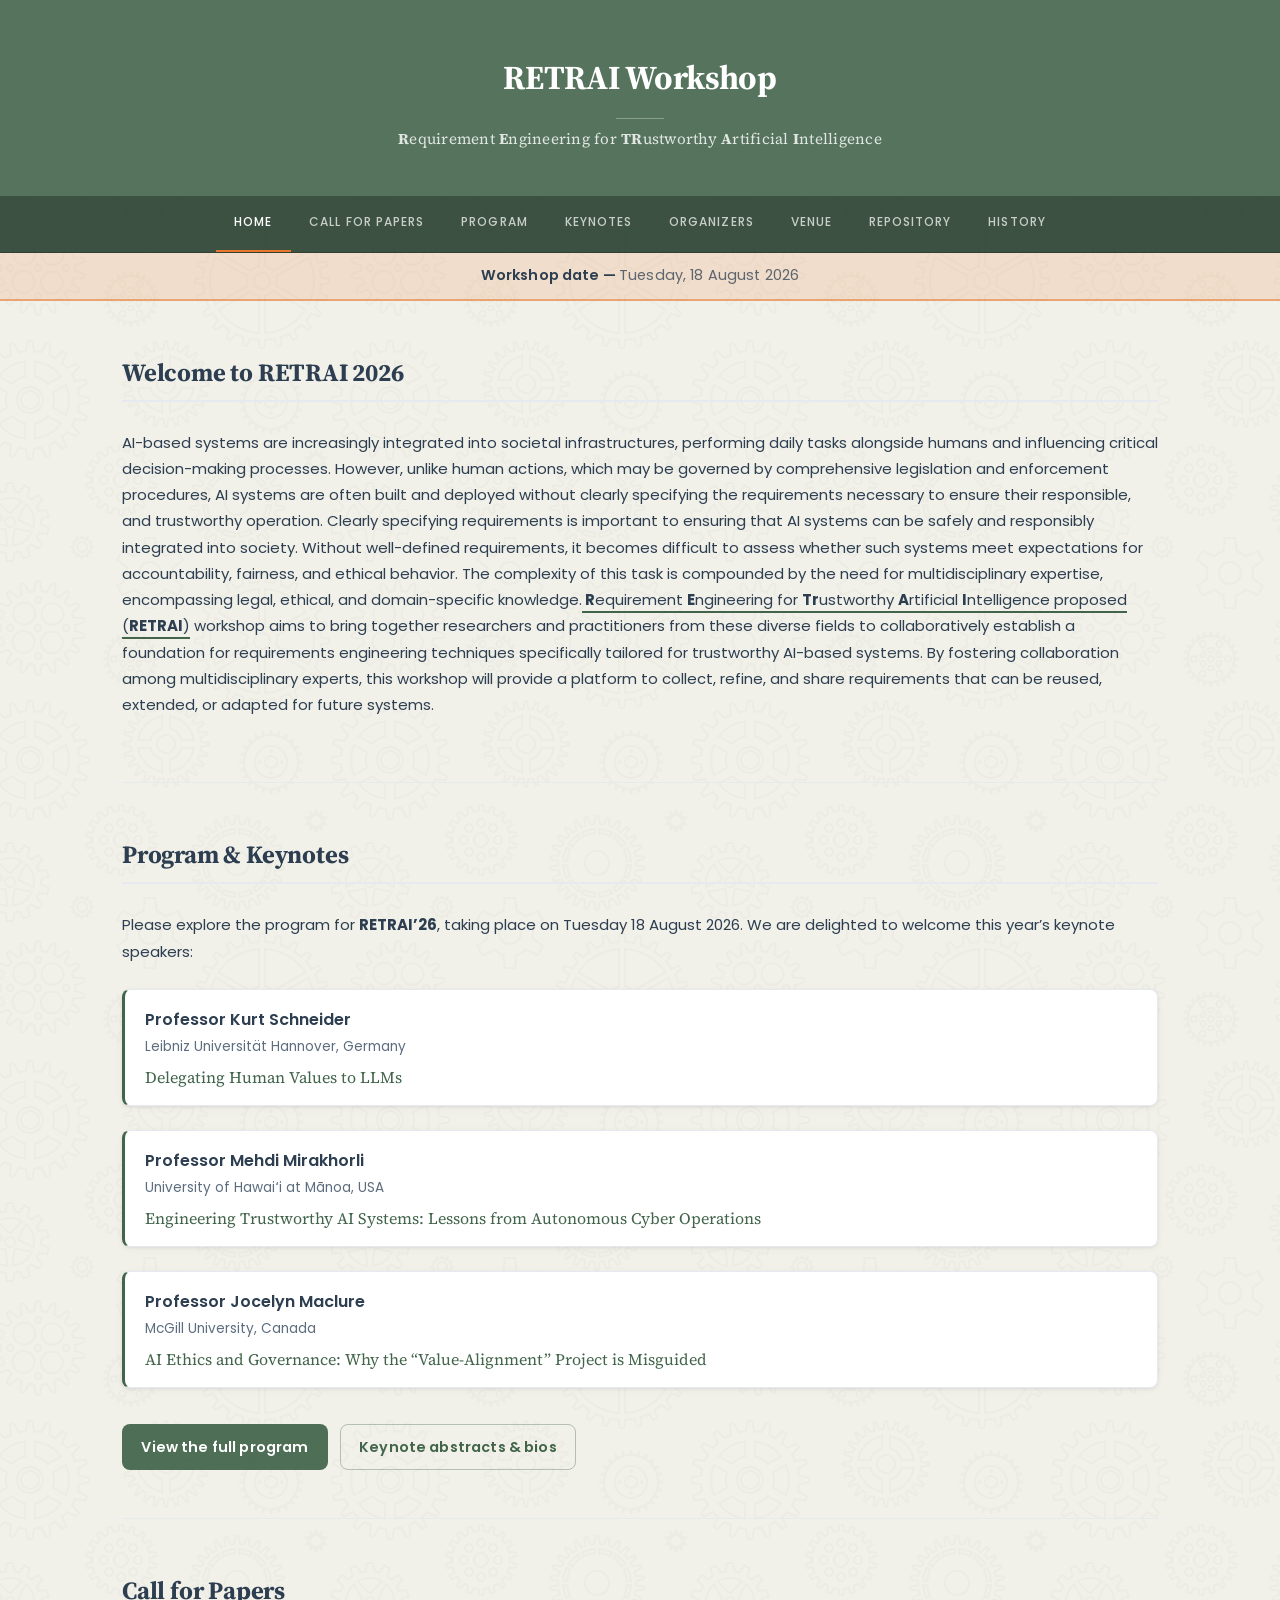
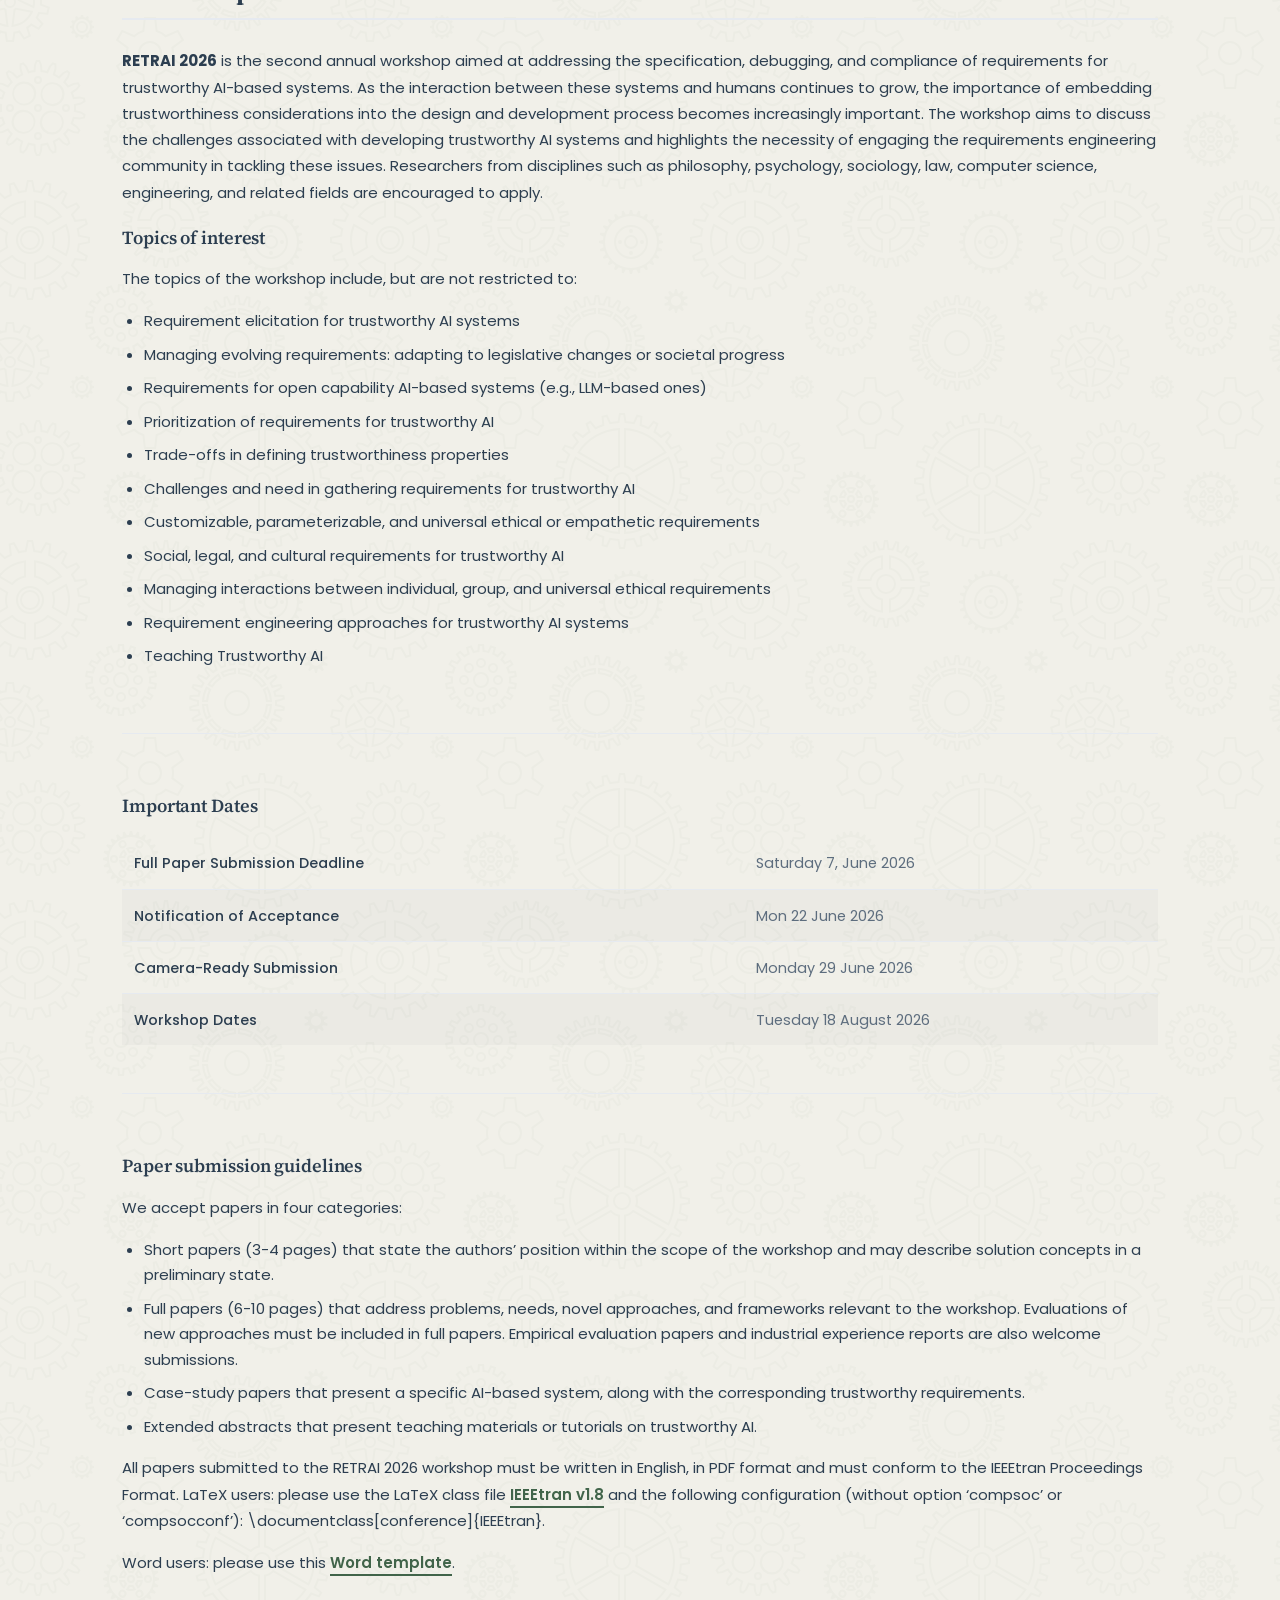
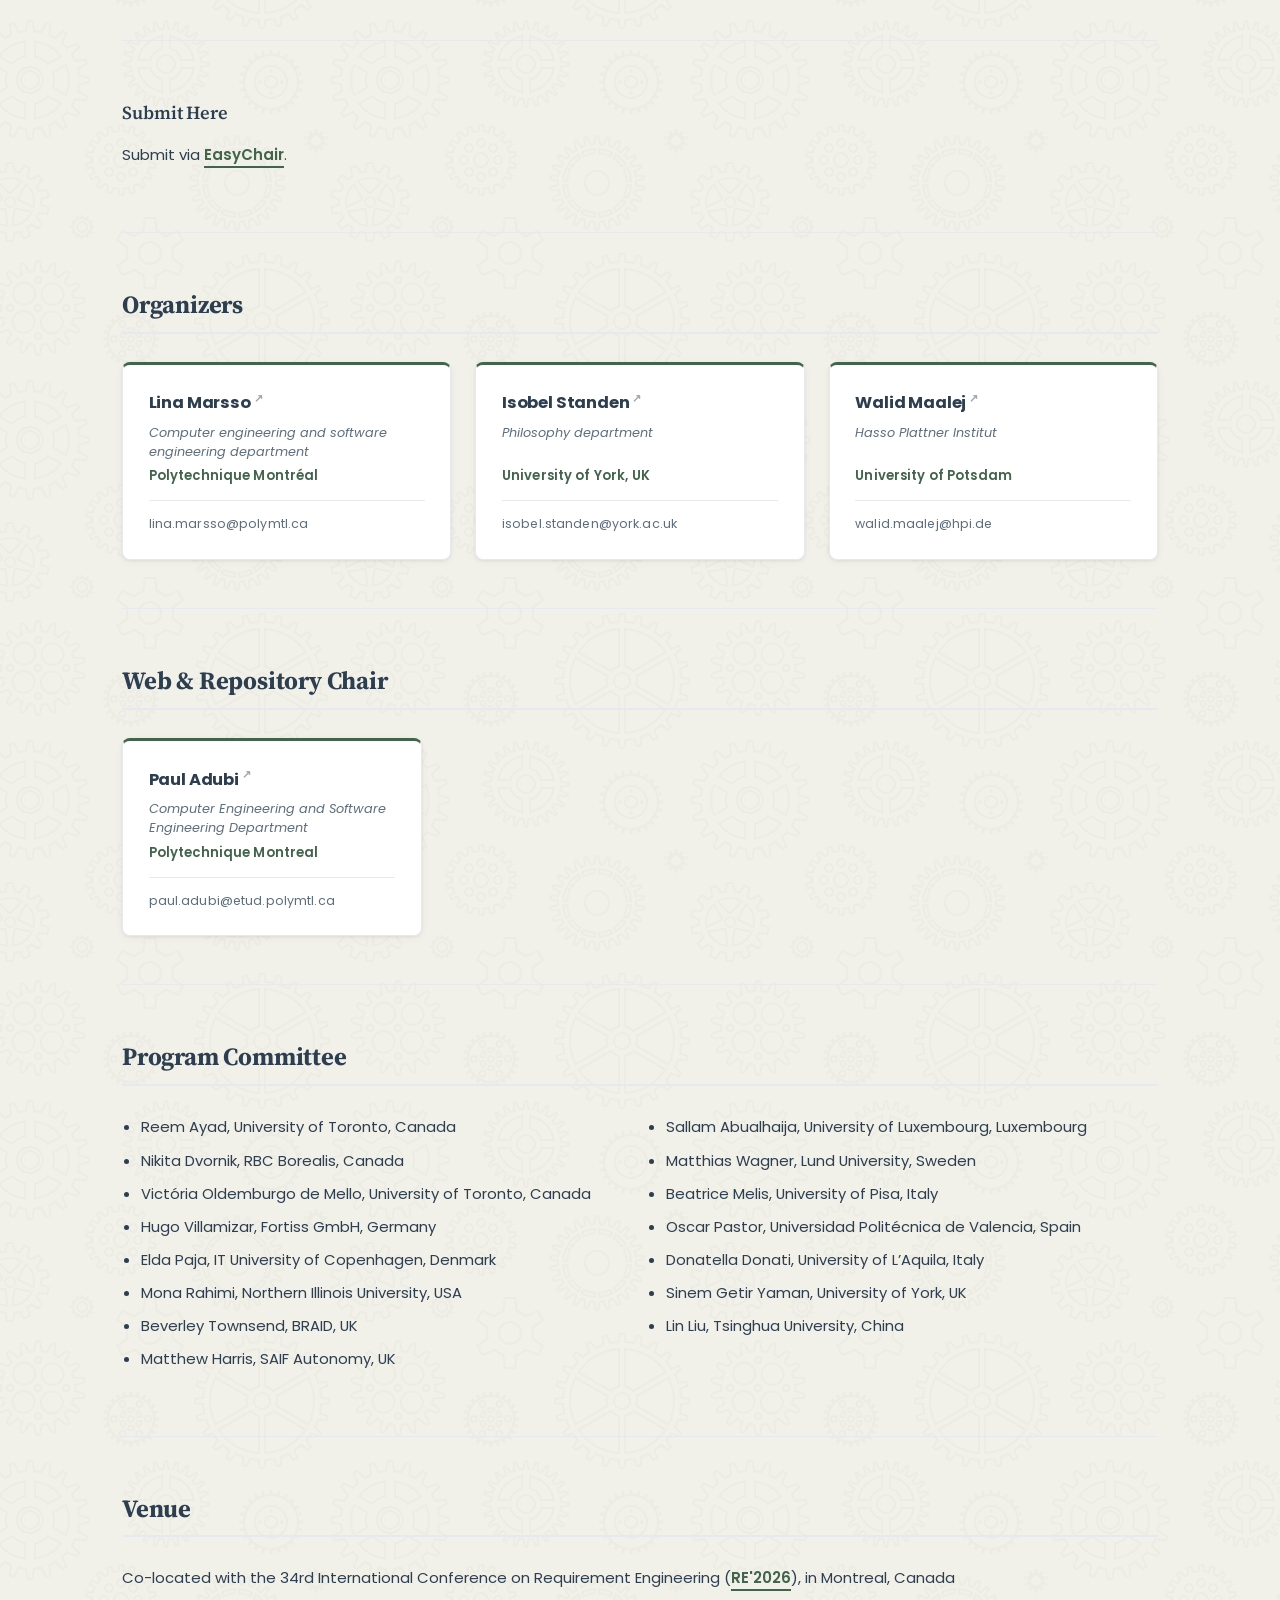
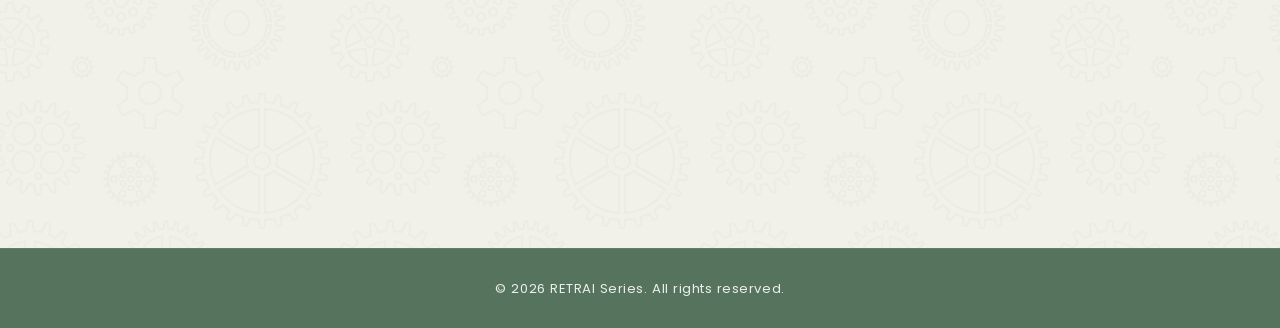
==== commit 08d625c9: "Keynote speakers" ====
--- a/index.html
+++ b/index.html
@@ -7,6 +7,12 @@
     <link rel="stylesheet" href="styles.css">
 </head>
 <body class="page-home">
+<div class="page-loader" id="page-loader" role="status" aria-live="polite" aria-label="Loading">
+  <div class="loader-mark">RETRAI</div>
+  <div class="spinner"></div>
+  <div class="loader-sub">Loading</div>
+</div>
+
     <header>
         <h1>RETRAI Workshop</h1>
         <h2><b>R</b>equirement <b>E</b>ngineering
@@ -17,11 +23,12 @@
             <li><a href="#home" aria-current="page">Home</a></li>
             <li><a href="#call-for-papers">Call for Papers</a></li>
             <li><a href="program.html">Program</a></li>
-            <!--<li><a href="keynote.html">Keynotes</a></li>-->
+            <li><a href="keynote.html">Keynotes</a></li>
             <!--<li><a href="panel.html">Panel</a></li>-->
             <li><a href="#organizers">Organizers</a></li>
             <li><a href="#venue">Venue</a></li>
             <li><a href="repository.html">Repository</a></li>
+            <li><a href="history.html">History</a></li>
         </ul>
     </nav>
     <div class="deadline-banner">
@@ -32,6 +39,34 @@
             <h2>Welcome to RETRAI 2026</h2>
             <p>AI-based systems are increasingly integrated into societal infrastructures, performing daily tasks alongside humans and influencing critical decision-making processes. However, unlike human actions, which may be governed by comprehensive legislation and enforcement procedures, AI systems are often built and deployed without clearly specifying the requirements necessary to ensure their responsible, and trustworthy operation. Clearly specifying requirements is important to ensuring that AI systems can be safely and responsibly integrated into society. Without well-defined requirements, it becomes difficult to assess whether such systems meet expectations for accountability, fairness, and ethical behavior. The complexity of this task is compounded by the need for multidisciplinary expertise, encompassing legal, ethical, and domain-specific knowledge.<span style="border-bottom: 2px solid var(--brand); padding-bottom: 1px;"><b> R</b>equirement <b>E</b>ngineering for <b>Tr</b>ustworthy <b>A</b>rtificial <b>I</b>ntelligence proposed (<b>RETRAI</b>)</span> workshop aims to bring together researchers and practitioners from these diverse fields to collaboratively establish a foundation for requirements engineering techniques specifically tailored for trustworthy AI-based systems. By fostering collaboration among multidisciplinary experts, this workshop will provide a platform to collect, refine, and share requirements that can be reused, extended, or adapted for future systems.</p>
         </section>
+
+        <section id="program-highlight">
+            <h2>Program &amp; Keynotes</h2>
+            <p>Please explore the program for <b>RETRAI&rsquo;26</b>, taking place on Tuesday 18 August 2026.
+               We are delighted to welcome this year&rsquo;s keynote speakers:</p>
+            <ul class="keynote-teasers">
+                <li>
+                    <div class="teaser-name">Professor Kurt Schneider</div>
+                    <div class="teaser-affil">Leibniz Universität Hannover, Germany</div>
+                    <div class="teaser-title">Delegating Human Values to LLMs</div>
+                </li>
+                <li>
+                    <div class="teaser-name">Professor Mehdi Mirakhorli</div>
+                    <div class="teaser-affil">University of Hawai&#699;i at M&#257;noa, USA</div>
+                    <div class="teaser-title">Engineering Trustworthy AI Systems: Lessons from Autonomous Cyber Operations</div>
+                </li>
+                <li>
+                    <div class="teaser-name">Professor Jocelyn Maclure</div>
+                    <div class="teaser-affil">McGill University, Canada</div>
+                    <div class="teaser-title">AI Ethics and Governance: Why the &ldquo;Value-Alignment&rdquo; Project is Misguided</div>
+                </li>
+            </ul>
+            <div class="cta-row">
+                <a class="cta" href="program.html">View the full program</a>
+                <a class="cta cta-secondary" href="keynote.html">Keynote abstracts &amp; bios</a>
+            </div>
+        </section>
+
         <section id="call-for-papers">
 			<h2>Call for Papers</h2>
 			 <p><b>RETRAI 2026</b> is the second annual workshop aimed at addressing the specification, debugging, and compliance of requirements for trustworthy AI-based systems. As the interaction between these systems and humans continues to grow, the importance of embedding trustworthiness considerations into the design and development process becomes increasingly important. The workshop aims to discuss the challenges associated with developing trustworthy AI systems and highlights the necessity of engaging the requirements engineering community in tackling these issues. Researchers from disciplines such as philosophy, psychology, sociology, law, computer science, engineering, and related fields are encouraged to apply.
@@ -167,5 +202,6 @@
     <footer>
         <p>&copy; 2026 RETRAI Series. All rights reserved.</p>
     </footer>
+<script src="assets/loader.js"></script>
 </body>
 </html>
--- a/styles.css
+++ b/styles.css
@@ -13,6 +13,7 @@
      7. Page: Keynotes        body.page-keynotes
      8. Page: Panel           body.page-panel
      9. Page: Repository      body.page-repository
+    10. Page: History         body.page-history
 
    Page-specific rules are scoped by the body class so they can
    never leak into another page.
@@ -31,6 +32,23 @@
     --card:    #E9762B;
     --border:  #e6eaf0;
 
+    /* Brand channels, so the same green can be re-used at any opacity */
+    --brand-rgb:   65, 100, 74;
+    --brand-2-rgb: 233, 118, 43;
+    --nav-rgb:     45, 68, 51;
+
+    /* Softened primaries — the solid brand colours let the warm page
+       background through instead of sitting flat on top of it. Opacities
+       are set at the point where white text still clears WCAG AA. */
+    --brand-soft:   rgba(var(--brand-rgb), 0.88);   /* large fills: header, footer, hero */
+    --brand-solid:  rgba(var(--brand-rgb), 0.92);   /* small fills: buttons, table heads */
+    --nav-bg:       rgba(var(--nav-rgb), 0.92);
+
+    /* Tints for accents and quiet panels */
+    --brand-tint:     rgba(var(--brand-rgb), 0.06);
+    --brand-tint-mid: rgba(var(--brand-rgb), 0.12);
+    --brand-2-tint:   rgba(var(--brand-2-rgb), 0.16);
+
     --shadow-sm: 0 1px 3px rgba(0,0,0,0.06), 0 2px 8px rgba(0,0,0,0.04);
     --shadow:    0 2px 12px rgba(0,0,0,0.08), 0 4px 24px rgba(0,0,0,0.05);
     --radius:    8px;
@@ -52,6 +70,7 @@
     font-family: var(--font-body);
     margin: 0;
     padding: 0;
+    position: relative;          /* anchors the pattern layer below */
     background: var(--bg);
     color: var(--text);
     line-height: 1.75;
@@ -60,6 +79,20 @@
     display: flex;
     flex-direction: column;
     min-height: 100vh;
+}
+
+/* ── Page pattern ──
+   Floating Cogs tile on the page surface only, never on the header,
+   nav or footer. Adjust `opacity` to change how strong it reads;
+   `background-size` to change how often it repeats. */
+body::before {
+    content: '';
+    position: absolute;
+    inset: 0;
+    z-index: -1;
+    background-image: url('assets/floating-cogs.svg');
+    opacity: 0.03;
+    pointer-events: none;
 }
 
 /* ── Prose paragraphs ── */
@@ -118,7 +151,7 @@
    3. Layout chrome
    ========================================================= */
 header {
-    background-color: var(--brand);
+    background-color: var(--brand-soft);
     padding: 3rem 2rem;
     color: #fff;
     text-align: center;
@@ -149,7 +182,7 @@
 }
 
 nav {
-    background-color: #2d4433;
+    background-color: var(--nav-bg);
     padding: 0;
     border-bottom: 1px solid rgba(0,0,0,0.2);
 }
@@ -198,8 +231,10 @@
 }
 
 footer {
-    background-color: var(--brand);
-    color: rgba(255,255,255,0.68);
+    background-color: var(--brand-soft);
+    /* Raised from 0.68 — the softened green needs a brighter text
+       weight to hold contrast at this size. */
+    color: rgba(255,255,255,0.88);
     padding: 1.75rem 0;
     text-align: center;
     margin-top: 5rem;
@@ -216,9 +251,12 @@
 /* =========================================================
    4. Shared components
    ========================================================= */
+/* Tinted rather than solid orange: white-on-orange only reached 2.96:1,
+   dark text on the tint clears AA comfortably while staying loud. */
 .deadline-banner {
-    background-color: var(--brand-2);
-    color: #fff;
+    background-color: var(--brand-2-tint);
+    border-bottom: 2px solid rgba(var(--brand-2-rgb), 0.55);
+    color: var(--text);
     text-align: center;
     padding: 0.65rem 1rem;
     font-size: 0.9rem;
@@ -228,7 +266,7 @@
 
 .deadline-banner span {
     font-weight: 400;
-    opacity: 0.92;
+    opacity: 0.75;
 }
 
 /* ── Pill tag (keynotes, panel) ── */
@@ -248,6 +286,147 @@
 .links a { color: #3498db; text-decoration: none; font-size: 0.9rem; }
 .links a:hover { text-decoration: underline; }
 
+/* ── Standfirst under a section heading (program, keynotes, history) ── */
+.section-lead {
+    max-width: 68ch;
+    margin: -0.75rem 0 2rem;
+    color: var(--muted);
+    font-size: 0.95rem;
+    line-height: 1.7;
+}
+
+.section-lead a {
+    color: inherit;
+    border-bottom: 1px solid rgba(var(--brand-rgb), 0.4);
+    text-decoration: none;
+}
+
+.section-lead a:hover { color: var(--brand); }
+
+/* ── Loader ──
+   Two counter-rotating arcs over a faint track. The outer arc carries the
+   brand green, the inner one the orange accent, so the loader reads as part
+   of the site rather than a browser default. Honours reduced-motion. */
+.loader {
+    display: flex;
+    flex-direction: column;
+    align-items: center;
+    justify-content: center;
+    gap: 1.1rem;
+    padding: 4.5rem 1rem;
+    text-align: center;
+}
+
+.spinner {
+    position: relative;
+    width: 54px;
+    height: 54px;
+    border-radius: 50%;
+    border: 3px solid rgba(var(--brand-rgb), 0.13);
+}
+
+.spinner::before,
+.spinner::after {
+    content: '';
+    position: absolute;
+    border-radius: 50%;
+    border: 3px solid transparent;
+}
+
+/* Outer arc — rides directly on top of the track ring */
+.spinner::before {
+    inset: -3px;
+    border-top-color: var(--brand);
+    border-right-color: rgba(var(--brand-rgb), 0.55);
+    animation: spinner-rotate 1s cubic-bezier(0.62, 0.13, 0.38, 0.87) infinite;
+}
+
+/* Inner arc — slower and counter-rotating, in the orange accent */
+.spinner::after {
+    inset: 7px;
+    border-bottom-color: var(--brand-2);
+    border-left-color: rgba(var(--brand-2-rgb), 0.45);
+    animation: spinner-rotate 1.6s cubic-bezier(0.62, 0.13, 0.38, 0.87) infinite reverse;
+}
+
+.loader-text {
+    font-size: 0.85rem;
+    font-weight: 500;
+    letter-spacing: 0.06em;
+    text-transform: uppercase;
+    color: var(--muted);
+    animation: loader-breathe 1.9s ease-in-out infinite;
+}
+
+@keyframes spinner-rotate { to { transform: rotate(360deg); } }
+
+@keyframes loader-breathe {
+    0%, 100% { opacity: 0.45; }
+    50%      { opacity: 1; }
+}
+
+@media (prefers-reduced-motion: reduce) {
+    .spinner::before,
+    .spinner::after,
+    .loader-text { animation-duration: 3s; }
+    .loader-text { animation: none; opacity: 0.75; }
+}
+
+/* ── Full-page loader ──
+   Covers the viewport on every page until the document has loaded, then
+   fades out and is removed from the DOM by assets/loader.js. The failsafe
+   animation clears it even if that script never runs. */
+.page-loader {
+    position: fixed;
+    inset: 0;
+    z-index: 9999;
+    display: flex;
+    flex-direction: column;
+    align-items: center;
+    justify-content: center;
+    gap: 1.4rem;
+    background: var(--bg);
+    transition: opacity 0.45s ease, visibility 0.45s ease;
+    animation: page-loader-failsafe 0s linear 8s forwards;
+}
+
+.page-loader.is-done {
+    opacity: 0;
+    visibility: hidden;
+}
+
+.page-loader .loader-mark {
+    font-family: var(--font-head);
+    font-size: 1.5rem;
+    font-weight: 700;
+    letter-spacing: 0.14em;
+    color: var(--brand);
+    opacity: 0.9;
+}
+
+.page-loader .loader-sub {
+    font-size: 0.72rem;
+    font-weight: 500;
+    letter-spacing: 0.16em;
+    text-transform: uppercase;
+    color: var(--muted);
+    opacity: 0.7;
+}
+
+@keyframes page-loader-failsafe {
+    to { opacity: 0; visibility: hidden; }
+}
+
+/* ── External-link arrow ── */
+.ext-arrow {
+    display: inline-block;
+    font-size: 0.7em;
+    margin-left: 0.25em;
+    opacity: 0.45;
+    vertical-align: super;
+    transition: opacity 0.15s;
+}
+
 
 /* =========================================================
    5. Page: Home
@@ -401,8 +580,82 @@
     opacity: 0.9;
 }
 
+/* ── Program & keynote teaser — the schedule advertised on the landing page ── */
+.page-home .keynote-teasers {
+    list-style: none;
+    margin: 1.5rem 0 0 0;
+    padding: 0;
+    display: grid;
+    gap: 1rem;
+}
+
+.page-home .keynote-teasers li {
+    background: #fff;
+    border: 1px solid var(--border);
+    border-left: 3px solid var(--brand);
+    border-radius: var(--radius);
+    padding: 1rem 1.25rem;
+    box-shadow: var(--shadow-sm);
+}
+
+.page-home .teaser-name {
+    font-weight: 600;
+    font-size: 1rem;
+}
+
+.page-home .teaser-affil {
+    color: var(--muted);
+    font-size: 0.85rem;
+    margin-top: 0.1rem;
+}
+
+.page-home .teaser-title {
+    font-family: var(--font-head);
+    font-size: 1rem;
+    line-height: 1.45;
+    color: var(--brand);
+    margin-top: 0.5rem;
+}
+
+.page-home .cta-row {
+    display: flex;
+    flex-wrap: wrap;
+    gap: 0.75rem;
+    margin-top: 1.75rem;
+}
+
+.page-home .cta,
+.page-home main a.cta {
+    display: inline-block;
+    background: var(--brand-solid);
+    color: #fff;
+    border: 1px solid transparent;
+    border-radius: var(--radius);
+    padding: 0.6rem 1.15rem;
+    font-size: 0.9rem;
+    font-weight: 600;
+    letter-spacing: 0.01em;
+    text-decoration: none;
+    transition: opacity 0.15s;
+}
+
+.page-home main a.cta:hover { opacity: 0.85; }
+
+.page-home main a.cta-secondary {
+    background: transparent;
+    color: var(--brand);
+    border-color: rgba(var(--brand-rgb), 0.35);
+}
+
+.page-home main a.cta-secondary:hover {
+    background: var(--brand-tint);
+    opacity: 1;
+}
+
 @media (max-width: 600px) {
     .page-home .centered-list { columns: 1; }
+    .page-home .cta-row { flex-direction: column; }
+    .page-home .cta { text-align: center; }
 }
 
 
@@ -459,6 +712,16 @@
     font-weight: 600;
     font-size: 0.95rem;
     letter-spacing: 0.01em;
+}
+
+/* Keynote talk title — the headline of a keynote slot, so it outranks .note */
+.page-program .talk {
+    margin-top: 6px;
+    font-family: var(--font-head);
+    font-size: 1.02rem;
+    font-weight: 600;
+    line-height: 1.4;
+    color: var(--brand);
 }
 
 .page-program .papers {
@@ -518,6 +781,22 @@
     padding-bottom: 0.85rem;
     border-bottom: 2px solid var(--border);
     margin-bottom: 2.5rem;
+}
+
+.page-keynotes .section-lead {
+    text-align: center;
+    margin-left: auto;
+    margin-right: auto;
+}
+
+.page-keynotes .keynote-index {
+    font-size: 0.75rem;
+    font-weight: 600;
+    letter-spacing: 0.09em;
+    text-transform: uppercase;
+    color: var(--brand);
+    opacity: 0.75;
+    margin-bottom: 0.35rem;
 }
 
 .page-keynotes .keynotes-grid {
@@ -683,6 +962,22 @@
     box-shadow: var(--shadow-sm);
 }
 
+/* Placeholder card used before panelists are confirmed — no photo column */
+.page-panel .card-tba {
+    grid-template-columns: 1fr;
+    background: var(--brand-tint);
+    border-style: dashed;
+    box-shadow: none;
+}
+
+.page-panel .card-tba .name {
+    font-size: 1rem;
+    font-weight: 600;
+    color: var(--brand);
+}
+
+.page-panel .card-tba .bio { color: var(--muted); }
+
 .page-panel .photo {
     width: 140px;
     height: 140px;
@@ -718,9 +1013,21 @@
 
 /* =========================================================
    9. Page: Repository
+
+   Wider canvas than the editorial pages, and a flatter treatment:
+   hairline borders instead of drop shadows, underline tabs instead
+   of filled pills, so the data stays the loudest thing here.
    ========================================================= */
+.page-repository main {
+    max-width: 1500px;
+    padding-inline: 2.5rem;
+}
+
+@media (max-width: 640px) {
+    .page-repository main { padding-inline: 1rem; }
+}
 .page-repository header.repo-hero {
-    background: var(--brand);
+    background-color: var(--brand-soft);
     padding: 2.75rem 2rem 2.25rem;
     text-align: center;
     color: #fff;
@@ -743,21 +1050,154 @@
     letter-spacing: 0.02em;
 }
 
+/* ── Layout: edition sidebar + content ── */
+.page-repository .repo-layout {
+    display: grid;
+    grid-template-columns: 200px 1fr;
+    gap: 3.5rem;
+    align-items: start;
+}
+
+.page-repository .repo-sidebar {
+    position: sticky;
+    top: 1.5rem;
+}
+
+.page-repository .sidebar-label {
+    font-size: 0.68rem;
+    font-weight: 700;
+    letter-spacing: 0.12em;
+    text-transform: uppercase;
+    color: var(--muted);
+    margin-bottom: 0.75rem;
+    padding-left: 0.1rem;
+}
+
+.page-repository .year-nav {
+    list-style: none;
+    margin: 0;
+    padding: 0;
+    display: flex;
+    flex-direction: column;
+    gap: 0.4rem;
+}
+
+.page-repository .year-nav li { margin: 0; }
+
+.page-repository .year-btn {
+    width: 100%;
+    display: flex;
+    flex-direction: column;
+    align-items: flex-start;
+    gap: 0.05rem;
+    background: none;
+    border: 0;
+    border-left: 2px solid var(--border);
+    border-radius: 0;
+    padding: 0.45rem 0 0.45rem 0.85rem;
+    cursor: pointer;
+    transition: border-color 0.15s ease, color 0.15s ease;
+    font-family: var(--font-body);
+    text-align: left;
+}
+
+.page-repository .year-btn:hover {
+    border-left-color: rgba(var(--brand-rgb), 0.45);
+}
+
+.page-repository .year-btn.active {
+    border-left-color: var(--brand);
+}
+
+.page-repository .year-btn-year {
+    font-family: var(--font-head);
+    font-size: 1.15rem;
+    font-weight: 700;
+    line-height: 1.1;
+    color: var(--text);
+}
+
+.page-repository .year-btn.active .year-btn-year { color: var(--brand); }
+
+/* "All editions" sits above the years and reads as a scope, not a date,
+   so it gets the body font rather than the display serif. */
+.page-repository .year-btn-all .year-btn-year {
+    font-family: var(--font-body);
+    font-size: 0.9rem;
+    font-weight: 600;
+    letter-spacing: 0.01em;
+}
+
+.page-repository .year-nav-divider {
+    height: 1px;
+    background: var(--border);
+    margin: 0.6rem 0 0.6rem 0.85rem;
+    list-style: none;
+}
+
+/* ── Active edition header ── */
+.page-repository .edition-header {
+    margin-bottom: 1.5rem;
+    padding-bottom: 1rem;
+    border-bottom: 2px solid var(--border);
+}
+
+.page-repository .edition-title {
+    margin: 0;
+    font-size: 1.4rem;
+    font-weight: 700;
+}
+
+.page-repository .edition-meta {
+    margin: 0.2rem 0 0;
+    font-size: 0.82rem;
+    color: var(--muted);
+    letter-spacing: 0.02em;
+}
+
+.page-repository .edition-sep { opacity: 0.45; margin: 0 0.35rem; }
+
+@media (max-width: 820px) {
+    .page-repository .repo-layout {
+        grid-template-columns: 1fr;
+        gap: 1.5rem;
+    }
+    .page-repository .repo-sidebar { position: static; }
+    .page-repository .year-nav {
+        flex-direction: row;
+        flex-wrap: wrap;
+    }
+    .page-repository .year-btn {
+        width: auto;
+        flex-direction: row;
+        align-items: baseline;
+        gap: 0.5rem;
+        padding: 0.5rem 0.9rem;
+    }
+    .page-repository .year-btn-year { font-size: 1rem; }
+    /* The nav is a horizontal row here, so a horizontal rule between
+       "All editions" and the years no longer separates anything. */
+    .page-repository .year-nav-divider { display: none; }
+}
+
 /* ── Tabs ── */
 .page-repository .tab-bar {
     display: flex;
-    justify-content: center;
-    gap: 0.5rem;
-    padding: 0 0 1.75rem;
+    justify-content: flex-start;
+    gap: 0.25rem;
+    margin-bottom: 1.75rem;
+    border-bottom: 1px solid var(--border);
     flex-wrap: wrap;
 }
 
 .page-repository .tab-btn {
-    background: #fff;
-    color: var(--muted);
-    border: 2px solid var(--border);
-    border-radius: 40px;
-    padding: 0.55rem 1.4rem;
+    background: none;
+    color: var(--muted);
+    border: 0;
+    border-bottom: 2px solid transparent;
+    border-radius: 0;
+    margin-bottom: -1px;
+    padding: 0.7rem 1.1rem;
     font-size: 0.82rem;
     font-weight: 600;
     letter-spacing: 0.06em;
@@ -767,22 +1207,17 @@
     font-family: var(--font-body);
 }
 
-.page-repository .tab-btn:hover {
-    border-color: var(--brand);
-    color: var(--brand);
-}
+.page-repository .tab-btn:hover { color: var(--brand); }
 
 .page-repository .tab-btn.active {
-    background: var(--brand);
-    color: #fff;
-    border-color: var(--brand);
-    box-shadow: 0 4px 16px rgba(65,100,74,0.28);
+    background: none;
+    color: var(--text);
+    border-bottom-color: var(--brand);
 }
 
 .page-repository .tab-btn.active.orange {
-    background: var(--brand);
-    border-color: var(--brand);
-    box-shadow: 0 4px 16px rgba(233,118,43,0.28);
+    background: none;
+    border-bottom-color: var(--brand-2);
 }
 
 .page-repository .tab-panel { display: none; }
@@ -871,7 +1306,7 @@
 .page-repository .filter-pill:hover { border-color: var(--brand); color: var(--brand); }
 
 .page-repository .filter-pill.active {
-    background: var(--brand);
+    background: var(--brand-solid);
     border-color: var(--brand);
     color: #fff;
 }
@@ -881,14 +1316,14 @@
     width: 100%;
     border-collapse: collapse;
     background: #fff;
+    border: 1px solid var(--border);
     border-radius: var(--radius);
     overflow: hidden;
-    box-shadow: var(--shadow-sm);
     margin-bottom: 1rem;
     font-size: 0.875rem;
 }
 
-.page-repository .rules-table thead tr { background: var(--brand); color: #fff; }
+.page-repository .rules-table thead tr { background: var(--brand-solid); color: #fff; }
 
 .page-repository .rules-table thead th {
     padding: 0.85rem 1rem;
@@ -975,19 +1410,12 @@
 
 .page-repository .stat-card {
     background: #fff;
+    border: 1px solid var(--border);
     border-radius: var(--radius);
-    padding: 1.4rem 1.2rem;
-    text-align: center;
-    box-shadow: var(--shadow-sm);
-    border-top: 3px solid var(--brand);
-    transition: transform 0.18s, box-shadow 0.18s;
-}
-
-.page-repository .stat-card:hover { transform: translateY(-2px); box-shadow: var(--shadow); }
-
-.page-repository .stat-card:nth-child(2),
-.page-repository .stat-card:nth-child(3),
-.page-repository .stat-card:nth-child(4) { border-top-color: var(--brand); }
+    padding: 1.5rem 1.2rem;
+    text-align: left;
+}
+
 
 .page-repository .stat-number {
     font-size: 2.4rem;
@@ -1009,9 +1437,9 @@
 /* ── Word cloud ── */
 .page-repository .wordcloud-wrap {
     background: #fff;
+    border: 1px solid var(--border);
     border-radius: var(--radius);
     padding: 1.75rem;
-    box-shadow: var(--shadow-sm);
     margin-bottom: 2rem;
 }
 
@@ -1057,9 +1485,9 @@
 
 .page-repository .breakdown-item {
     background: #fff;
+    border: 1px solid var(--border);
     border-radius: var(--radius);
     padding: 0.9rem 1rem;
-    box-shadow: var(--shadow-sm);
     display: flex;
     align-items: center;
     gap: 0.75rem;
@@ -1095,13 +1523,13 @@
     width: 100%;
     border-collapse: collapse;
     background: #fff;
+    border: 1px solid var(--border);
     border-radius: var(--radius);
     overflow: hidden;
-    box-shadow: var(--shadow-sm);
     font-size: 0.84rem;
 }
 
-.page-repository .papers-table thead tr { background: #2d4433; color: #fff; }
+.page-repository .papers-table thead tr { background: var(--nav-bg); color: #fff; }
 
 .page-repository .papers-table thead th {
     padding: 0.8rem 0.9rem;
@@ -1159,14 +1587,11 @@
 
 .page-repository .concern-card {
     background: #fff;
+    border: 1px solid var(--border);
+    border-left: 2px solid rgba(var(--brand-rgb), 0.35);
     border-radius: var(--radius);
-    padding: 1.1rem 1.2rem;
-    box-shadow: var(--shadow-sm);
-    border-left: 3px solid var(--brand);
-    transition: transform 0.15s, box-shadow 0.15s;
-}
-
-.page-repository .concern-card:hover { transform: translateY(-1px); box-shadow: var(--shadow); }
+    padding: 1.2rem 1.3rem;
+}
 .page-repository .concern-name { font-weight: 700; font-size: 0.9rem; color: var(--brand); margin-bottom: 0.4rem; }
 .page-repository .concern-desc { font-size: 0.81rem; color: var(--muted); line-height: 1.55; margin-bottom: 0.6rem; }
 
@@ -1199,7 +1624,7 @@
 }
 
 .page-repository .stats-sub-btn.active {
-    background: var(--brand);
+    background: var(--brand-solid);
     color: #fff;
     border-color: var(--brand);
 }
@@ -1207,21 +1632,7 @@
 /* ── Empty & loading states ── */
 .page-repository .empty-state { text-align: center; padding: 3rem 1rem; color: var(--muted); font-size: 0.9rem; }
 
-.page-repository .loading { text-align: center; padding: 4rem 1rem; color: var(--muted); font-size: 0.9rem; }
-
-.page-repository .loading::after {
-    content: '';
-    display: block;
-    width: 32px;
-    height: 32px;
-    border: 3px solid var(--border);
-    border-top-color: var(--brand);
-    border-radius: 50%;
-    margin: 1rem auto 0;
-    animation: spin 0.8s linear infinite;
-}
-
-@keyframes spin { to { transform: rotate(360deg); } }
+/* The loader itself is the shared .loader / .spinner component in section 4. */
 
 @media (max-width: 640px) {
     .page-repository .rules-table thead th:nth-child(3),
@@ -1229,3 +1640,111 @@
     .page-repository .tab-btn { font-size: 0.72rem; padding: 0.45rem 1rem; }
     .page-repository .repo-hero h2 { font-size: 1.5rem; }
 }
+
+
+/* =========================================================
+   10. Page: History
+
+   One row per edition. Each edition's site stays frozen at its
+   own permanent URL; this page is the index into them.
+   ========================================================= */
+.page-history #history h2 {
+    font-size: 1.55rem;
+    padding-bottom: 0.85rem;
+    border-bottom: 2px solid var(--border);
+    margin-bottom: 1.75rem;
+}
+
+.page-history .editions {
+    list-style: none;
+    margin: 0;
+    padding: 0;
+    display: grid;
+    gap: 1.25rem;
+}
+
+.page-history .edition {
+    background: #ffffff;
+    border: 1px solid var(--border);
+    border-radius: var(--radius);
+    padding: 1.5rem;
+    display: grid;
+    grid-template-columns: 110px 1fr;
+    gap: 1.5rem;
+    align-items: start;
+    box-shadow: var(--shadow-sm);
+}
+
+.page-history .edition-current {
+    border-left: 3px solid var(--brand);
+}
+
+.page-history .edition-year {
+    font-family: var(--font-head);
+    font-size: 2rem;
+    font-weight: 700;
+    line-height: 1;
+    color: var(--brand);
+    opacity: 0.85;
+}
+
+.page-history .edition-name {
+    font-size: 1.15rem;
+    font-weight: 700;
+    letter-spacing: -0.1px;
+    margin-bottom: 0.4rem;
+}
+
+.page-history .edition-tag {
+    display: inline-block;
+    background: var(--brand-2-tint);
+    color: #8a4212;
+    border-radius: 999px;
+    padding: 0.1rem 0.6rem;
+    font-size: 0.7rem;
+    font-weight: 600;
+    letter-spacing: 0.04em;
+    text-transform: uppercase;
+    vertical-align: middle;
+    margin-left: 0.4rem;
+}
+
+.page-history .edition-meta {
+    color: var(--muted);
+    font-size: 0.875rem;
+    line-height: 1.6;
+}
+
+.page-history .edition-meta a {
+    color: inherit;
+    border-bottom: 1px solid rgba(var(--brand-rgb), 0.4);
+    text-decoration: none;
+}
+
+.page-history .edition-meta a:hover { color: var(--brand); }
+
+.page-history .edition-links {
+    display: flex;
+    flex-wrap: wrap;
+    gap: 0.5rem;
+    margin-top: 0.9rem;
+}
+
+.page-history .edition-links a {
+    background: var(--brand-tint);
+    border: 1px solid rgba(var(--brand-rgb), 0.18);
+    border-radius: var(--radius);
+    padding: 0.35rem 0.8rem;
+    font-size: 0.85rem;
+    font-weight: 500;
+    color: var(--brand);
+    text-decoration: none;
+    transition: background 0.15s;
+}
+
+.page-history .edition-links a:hover { background: var(--brand-tint-mid); }
+
+@media (max-width: 640px) {
+    .page-history .edition { grid-template-columns: 1fr; gap: 0.5rem; }
+    .page-history .edition-year { font-size: 1.5rem; }
+}
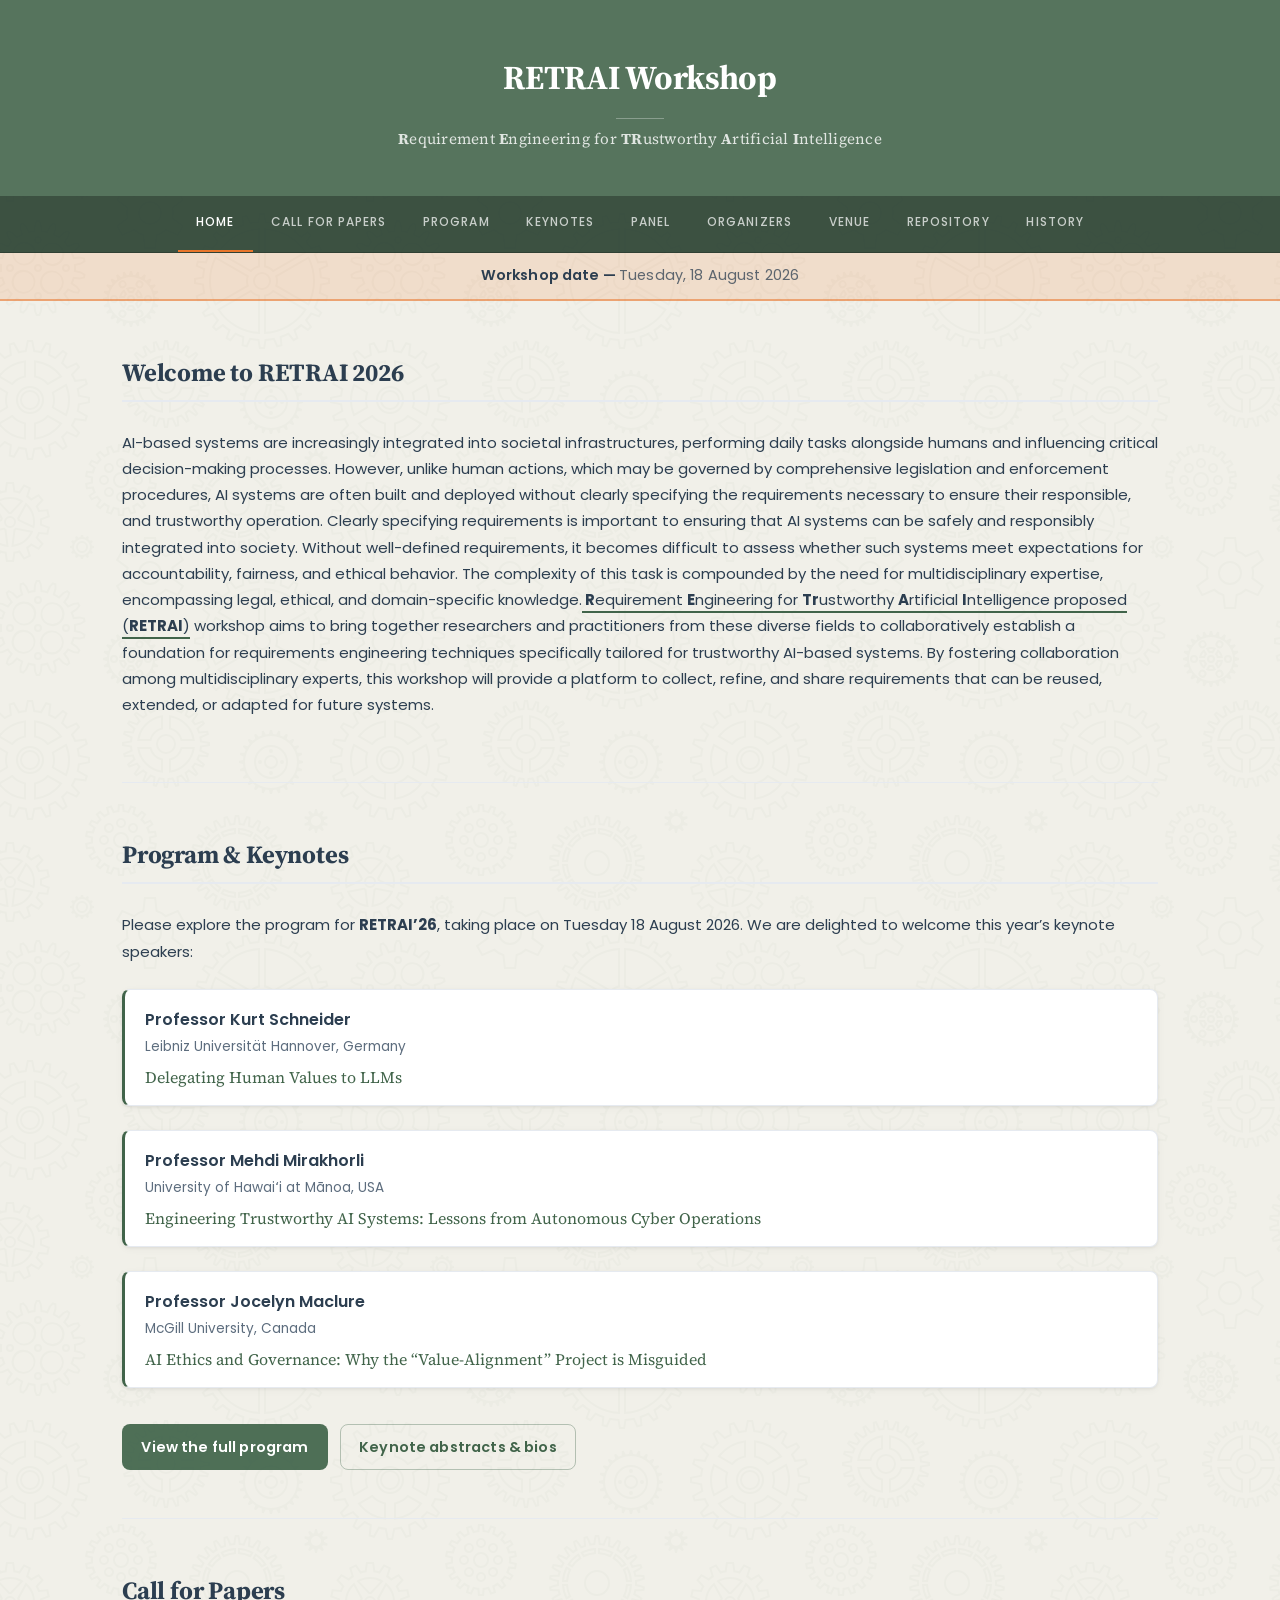
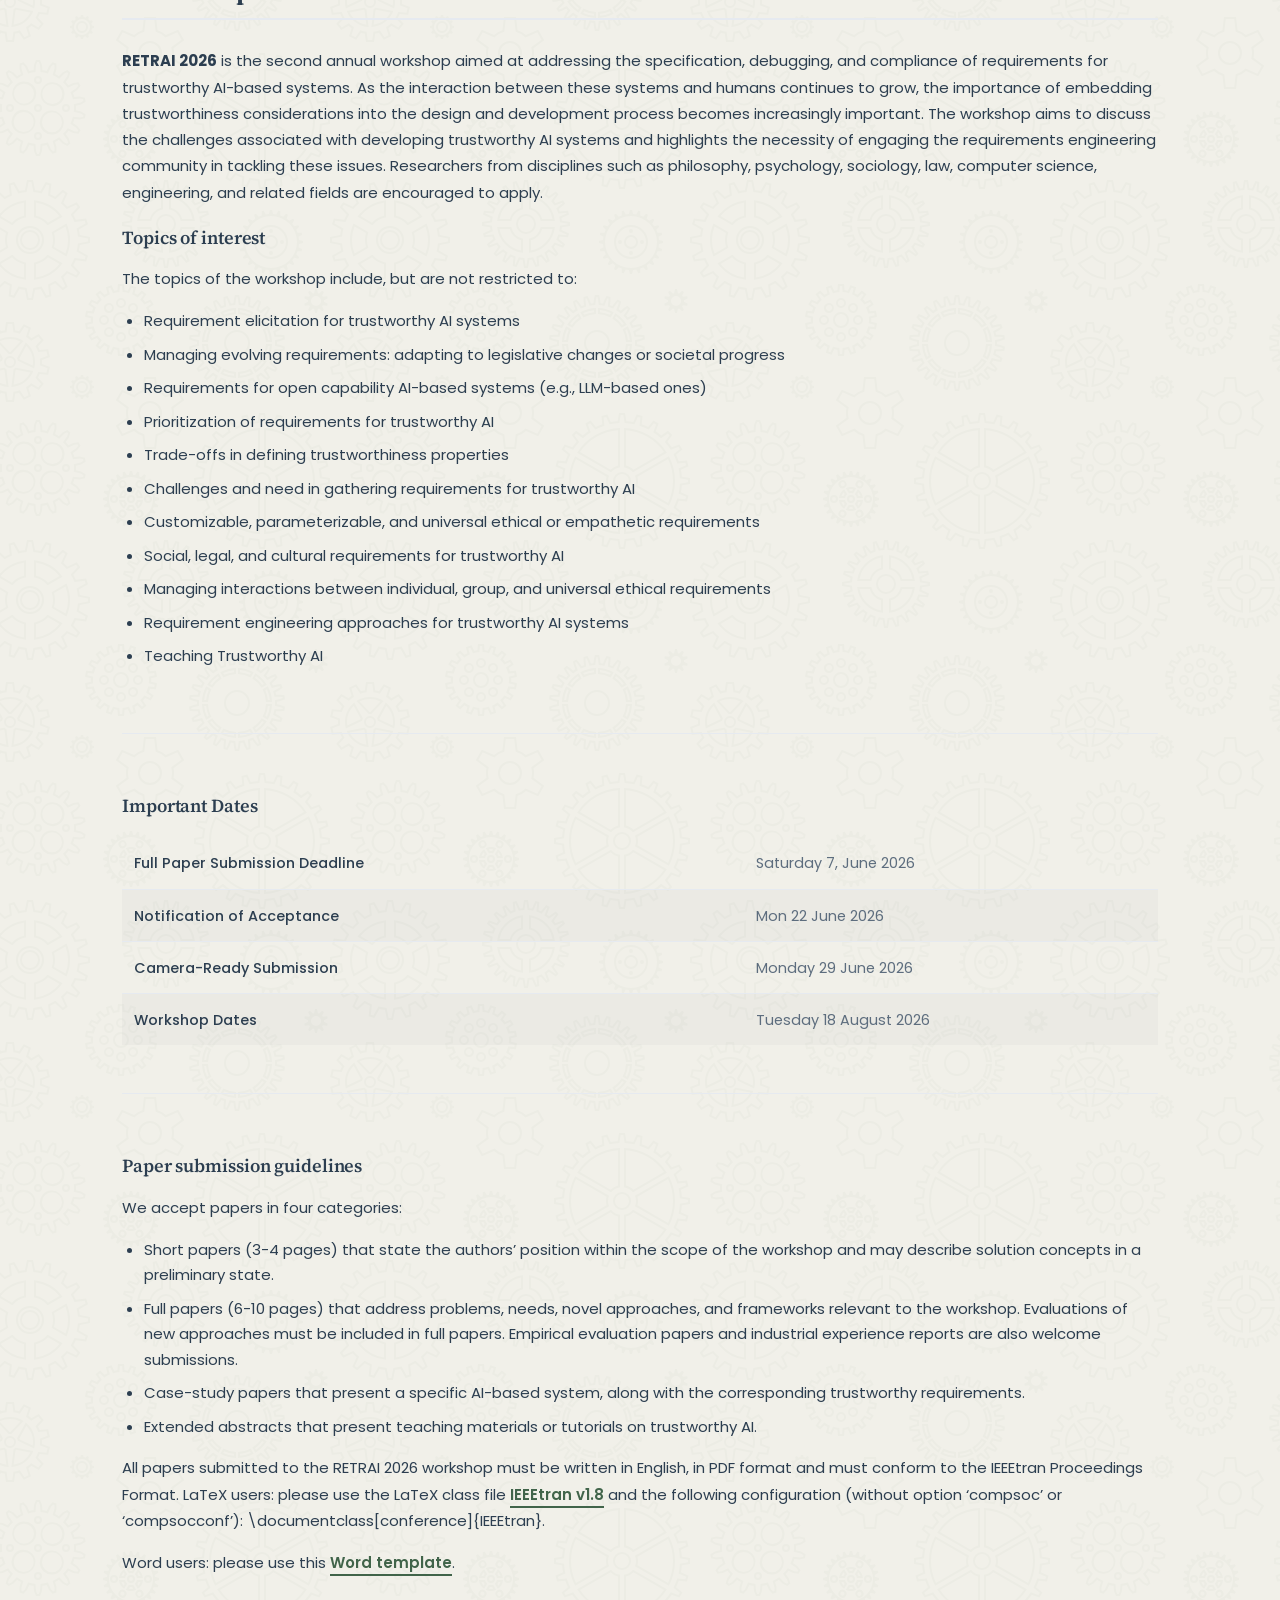
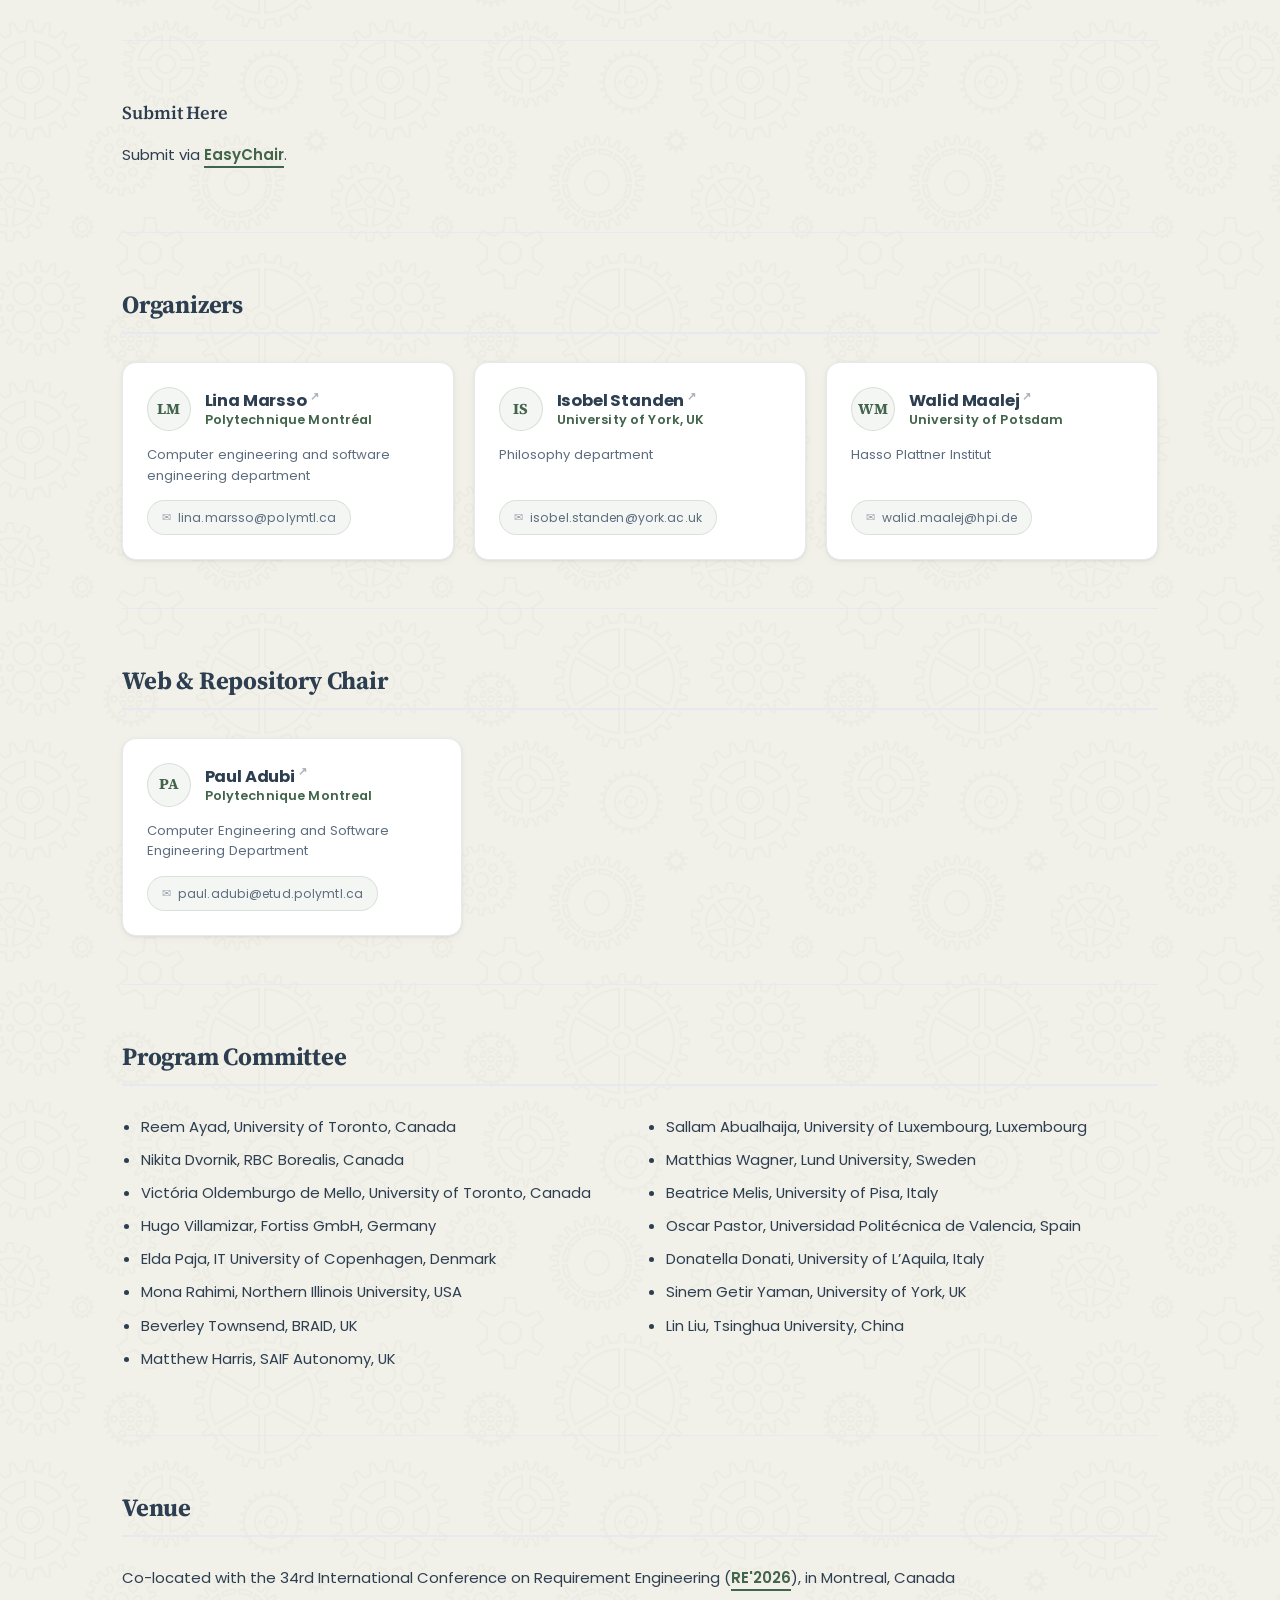
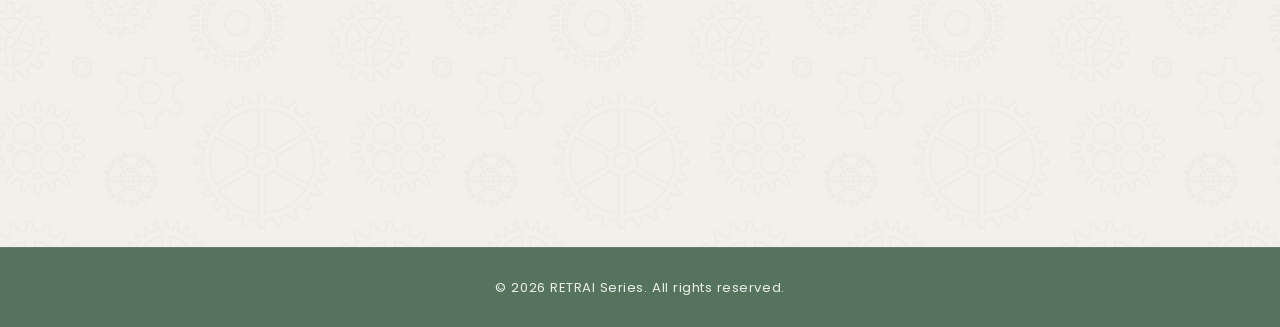
==== commit 398d67f8: "Moderators added" ====
--- a/index.html
+++ b/index.html
@@ -4,7 +4,7 @@
     <meta charset="UTF-8">
     <meta name="viewport" content="width=device-width, initial-scale=1.0">
     <title>RETRAI 2026</title>
-    <link rel="stylesheet" href="styles.css">
+    <link rel="stylesheet" href="styles.css?v=20260818">
 </head>
 <body class="page-home">
 <div class="page-loader" id="page-loader" role="status" aria-live="polite" aria-label="Loading">
@@ -24,7 +24,7 @@
             <li><a href="#call-for-papers">Call for Papers</a></li>
             <li><a href="program.html">Program</a></li>
             <li><a href="keynote.html">Keynotes</a></li>
-            <!--<li><a href="panel.html">Panel</a></li>-->
+            <li><a href="panel.html">Panel</a></li>
             <li><a href="#organizers">Organizers</a></li>
             <li><a href="#venue">Venue</a></li>
             <li><a href="repository.html">Repository</a></li>
@@ -140,21 +140,36 @@
             <h2>Organizers</h2>
             <div class="organizers-grid">
                 <div class="organizer-card">
-                    <div class="organizer-name"><a href="https://lina.marsso.net/" target="_blank" rel="noopener" style="color:inherit;border-bottom:none;font-weight:inherit;">Lina Marsso<span class="ext-arrow">↗</span></a></div>
+                    <div class="organizer-head">
+                        <span class="organizer-avatar" aria-hidden="true">LM</span>
+                        <div class="organizer-id">
+                            <div class="organizer-name"><a href="https://lina.marsso.net/" target="_blank" rel="noopener">Lina Marsso<span class="ext-arrow">&#8599;</span></a></div>
+                            <div class="organizer-inst">Polytechnique Montréal</div>
+                        </div>
+                    </div>
                     <div class="organizer-dept">Computer engineering and software engineering department</div>
-                    <div class="organizer-inst">Polytechnique Montréal</div>
                     <a href="mailto:lina.marsso@polymtl.ca" class="organizer-email">lina.marsso@polymtl.ca</a>
                 </div>
                 <div class="organizer-card">
-                    <div class="organizer-name"><a href="https://isobelstanden.github.io/" target="_blank" rel="noopener" style="color:inherit;border-bottom:none;font-weight:inherit;">Isobel Standen<span class="ext-arrow">↗</span></a></div>
+                    <div class="organizer-head">
+                        <span class="organizer-avatar" aria-hidden="true">IS</span>
+                        <div class="organizer-id">
+                            <div class="organizer-name"><a href="https://isobelstanden.github.io/" target="_blank" rel="noopener">Isobel Standen<span class="ext-arrow">&#8599;</span></a></div>
+                            <div class="organizer-inst">University of York, UK</div>
+                        </div>
+                    </div>
                     <div class="organizer-dept">Philosophy department</div>
-                    <div class="organizer-inst">University of York, UK</div>
                     <a href="mailto:isobel.standen@york.ac.uk" class="organizer-email">isobel.standen@york.ac.uk</a>
                 </div>
                 <div class="organizer-card">
-                    <div class="organizer-name"><a href="https://maalejw.github.io/" target="_blank" rel="noopener" style="color:inherit;border-bottom:none;font-weight:inherit;">Walid Maalej<span class="ext-arrow">↗</span></a></div>
+                    <div class="organizer-head">
+                        <span class="organizer-avatar" aria-hidden="true">WM</span>
+                        <div class="organizer-id">
+                            <div class="organizer-name"><a href="https://maalejw.github.io/" target="_blank" rel="noopener">Walid Maalej<span class="ext-arrow">&#8599;</span></a></div>
+                            <div class="organizer-inst">University of Potsdam</div>
+                        </div>
+                    </div>
                     <div class="organizer-dept">Hasso Plattner Institut</div>
-                    <div class="organizer-inst">University of Potsdam</div>
                     <a href="mailto:walid.maalej@hpi.de" class="organizer-email">walid.maalej@hpi.de</a>
                 </div>
             </div>
@@ -165,9 +180,14 @@
             <h2>Web &amp; Repository Chair</h2>
             <div class="solo-card-wrap">
                 <div class="organizer-card">
-                    <div class="organizer-name"><a href="https://portfolio-ashen-six-49.vercel.app/" target="_blank" rel="noopener" style="color:inherit;border-bottom:none;font-weight:inherit;">Paul Adubi<span class="ext-arrow">↗</span></a></div>
+                    <div class="organizer-head">
+                        <span class="organizer-avatar" aria-hidden="true">PA</span>
+                        <div class="organizer-id">
+                            <div class="organizer-name"><a href="https://portfolio-ashen-six-49.vercel.app/" target="_blank" rel="noopener">Paul Adubi<span class="ext-arrow">&#8599;</span></a></div>
+                            <div class="organizer-inst">Polytechnique Montreal</div>
+                        </div>
+                    </div>
                     <div class="organizer-dept">Computer Engineering and Software Engineering Department</div>
-                    <div class="organizer-inst">Polytechnique Montreal</div>
                     <a href="mailto:paul.adubi@etud.polymtl.ca" class="organizer-email">paul.adubi@etud.polymtl.ca</a>
                 </div>
             </div>
--- a/styles.css
+++ b/styles.css
@@ -90,7 +90,7 @@
     position: absolute;
     inset: 0;
     z-index: -1;
-    background-image: url('assets/floating-cogs.svg');
+    background-image: url('assets/images/floating-cogs.svg');
     opacity: 0.03;
     pointer-events: none;
 }
@@ -282,9 +282,7 @@
 }
 
 /* ── Trailing link row (keynotes, panel) ── */
-.links { margin-top: 0.5rem; }
-.links a { color: #3498db; text-decoration: none; font-size: 0.9rem; }
-.links a:hover { text-decoration: underline; }
+.links { margin-top: 0.5rem; font-size: 0.9rem; }
 
 /* ── Standfirst under a section heading (program, keynotes, history) ── */
 .section-lead {
@@ -295,13 +293,41 @@
     line-height: 1.7;
 }
 
-.section-lead a {
-    color: inherit;
-    border-bottom: 1px solid rgba(var(--brand-rgb), 0.4);
-    text-decoration: none;
-}
-
-.section-lead a:hover { color: var(--brand); }
+/* ── Inline links in running text ──
+   A single treatment for every prose link outside the home page, so nothing
+   falls back to the browser's default blue. The rule sits below the baseline
+   and gains colour and weight on hover, rather than appearing on it. */
+.links a,
+.section-lead a,
+.page-program .note a,
+.page-panel .panel-desc a,
+.page-panel .bio a,
+.page-keynotes .abstract a,
+.page-keynotes .bio a,
+.page-history .edition-meta a {
+    color: var(--brand);
+    font-weight: 500;
+    text-decoration: underline;
+    text-decoration-color: rgba(var(--brand-rgb), 0.3);
+    text-decoration-thickness: 1px;
+    text-underline-offset: 0.22em;
+    border-bottom: 0;
+    transition: color 0.18s ease, text-decoration-color 0.18s ease,
+                text-decoration-thickness 0.18s ease;
+}
+
+.links a:hover,
+.section-lead a:hover,
+.page-program .note a:hover,
+.page-panel .panel-desc a:hover,
+.page-panel .bio a:hover,
+.page-keynotes .abstract a:hover,
+.page-keynotes .bio a:hover,
+.page-history .edition-meta a:hover {
+    color: var(--brand-2);
+    text-decoration-color: var(--brand-2);
+    text-decoration-thickness: 2px;
+}
 
 /* ── Loader ──
    Two counter-rotating arcs over a faint track. The outer arc carries the
@@ -495,7 +521,10 @@
 
 .page-home .centered-list li { break-inside: avoid; }
 
-/* ── Organizer cards ── */
+/* ── Organizer cards ──
+   Initials avatar, name and institution as the head; department as
+   supporting detail; email as a quiet chip pinned to the bottom so cards
+   of differing text length still line up. */
 .page-home .solo-card-wrap {
     display: flex;
     justify-content: flex-start;
@@ -504,74 +533,128 @@
 
 .page-home .solo-card-wrap .organizer-card {
     width: 100%;
-    max-width: 300px;
+    max-width: 340px;
 }
 
 .page-home .organizers-grid {
     display: grid;
-    grid-template-columns: repeat(auto-fit, minmax(220px, 1fr));
-    gap: 1.5rem;
+    grid-template-columns: repeat(auto-fit, minmax(240px, 1fr));
+    gap: 1.25rem;
     margin-top: 1.5rem;
 }
 
 .page-home .organizer-card {
     background: #fff;
     border: 1px solid var(--border);
-    border-top: 3px solid var(--brand);
-    border-radius: var(--radius);
-    padding: 1.5rem 1.6rem;
+    border-radius: 14px;
+    padding: 1.5rem;
     box-shadow: var(--shadow-sm);
     display: flex;
     flex-direction: column;
-    gap: 0;
+    gap: 0.9rem;
     text-align: left;
-}
+    transition: transform 0.2s ease, box-shadow 0.2s ease, border-color 0.2s ease;
+}
+
+.page-home .organizer-card:hover {
+    transform: translateY(-2px);
+    box-shadow: var(--shadow);
+    border-color: rgba(var(--brand-rgb), 0.28);
+}
+
+.page-home .organizer-head {
+    display: flex;
+    align-items: center;
+    gap: 0.85rem;
+}
+
+.page-home .organizer-avatar {
+    flex: 0 0 auto;
+    width: 44px;
+    height: 44px;
+    border-radius: 50%;
+    display: inline-flex;
+    align-items: center;
+    justify-content: center;
+    background: var(--brand-tint);
+    border: 1px solid rgba(var(--brand-rgb), 0.16);
+    color: var(--brand);
+    font-family: var(--font-head);
+    font-size: 0.95rem;
+    font-weight: 700;
+    letter-spacing: 0.02em;
+}
+
+.page-home .organizer-id { min-width: 0; }
 
 .page-home .organizer-name {
     font-weight: 700;
     font-size: 1.02rem;
+    line-height: 1.3;
+    letter-spacing: -0.01em;
+}
+
+/* Beats the generic .page-home main a underline treatment. */
+.page-home main .organizer-name a {
     color: var(--text);
-    margin-bottom: 0.4rem;
-    letter-spacing: -0.01em;
+    font-weight: 700;
+    text-decoration: none;
+    border-bottom: 0;
+    transition: color 0.18s ease;
+}
+
+.page-home main .organizer-name a:hover { color: var(--brand); }
+
+.page-home .organizer-inst {
+    font-size: 0.8rem;
+    font-weight: 600;
+    color: var(--brand);
+    letter-spacing: 0.01em;
+    line-height: 1.4;
 }
 
 .page-home .organizer-dept {
-    font-size: 0.8rem;
-    color: var(--muted);
-    line-height: 1.45;
-    font-style: italic;
-    margin-bottom: 0.25rem;
-}
-
-.page-home .organizer-inst {
     font-size: 0.82rem;
-    font-weight: 600;
-    color: var(--brand);
-    letter-spacing: 0.01em;
-    margin-top: auto;
-}
-
-.page-home .organizer-email {
-    margin-top: 0.75rem;
-    padding-top: 0.75rem;
-    border-top: 1px solid var(--border);
-    font-size: 0.78rem;
+    color: var(--muted);
+    line-height: 1.55;
+    margin-bottom: auto;
+}
+
+.page-home main a.organizer-email {
+    align-self: flex-start;
+    max-width: 100%;
+    display: inline-flex;
+    align-items: center;
+    gap: 0.45rem;
+    background: var(--brand-tint);
+    border: 1px solid rgba(var(--brand-rgb), 0.14);
+    border-radius: 999px;
+    padding: 0.35rem 0.85rem;
+    font-size: 0.76rem;
     color: var(--muted);
     text-decoration: none;
     letter-spacing: 0.01em;
-    word-break: break-all;
-}
-
-.page-home .organizer-email:hover {
-    color: var(--brand);
-    text-decoration: underline;
+    overflow-wrap: anywhere;
+    transition: background 0.18s ease, color 0.18s ease, border-color 0.18s ease;
+}
+
+.page-home main a.organizer-email::before {
+    content: '\2709';
+    font-size: 0.9em;
+    opacity: 0.6;
+}
+
+.page-home main a.organizer-email:hover {
+    background: var(--brand-tint-mid);
+    border-color: rgba(var(--brand-rgb), 0.34);
+    color: var(--brand);
 }
 
 .page-home .ext-arrow {
     display: inline-block;
     font-size: 0.7em;
     margin-left: 0.25em;
-    opacity: 0.45;
+    opacity: 0.4;
     vertical-align: super;
     transition: opacity 0.15s;
 }
@@ -813,19 +896,24 @@
     border-radius: var(--radius);
     padding: 1.5rem;
     display: grid;
-    grid-template-columns: 130px 1fr;
-    gap: 1.5rem;
+    grid-template-columns: 190px 1fr;
+    gap: 2rem;
     box-shadow: var(--shadow-sm);
 }
 
 .page-keynotes .photo {
-    width: 130px;
-    height: 130px;
+    width: 190px;
+    height: 190px;
     border-radius: var(--radius);
     object-fit: cover;
     border: 1px solid var(--border);
     background: #fff;
 }
+
+/* Per-photo framing. Portraits whose subject is not centred in the source
+   need their focal point nudged, or `cover` trims the face instead of the
+   background. Jocelyn's photo is pre-cropped square, so it needs nothing. */
+#kurt-schneider .photo { object-position: center 20%; }
 
 .page-keynotes .speaker-name {
     margin: 0 0 0.2rem 0;
@@ -889,7 +977,9 @@
 
 @media (max-width: 720px) {
     .page-keynotes .keynote-card { grid-template-columns: 1fr; }
-    .page-keynotes .photo { width: 100%; height: 220px; }
+    /* A full-width band would crop a head-and-shoulders portrait to a letterbox
+       slice of the face. Keep the square and just grow it a little. */
+    .page-keynotes .photo { width: 150px; height: 150px; }
 }
 
 
@@ -1005,9 +1095,50 @@
     font-size: 0.925rem;
 }
 
+/* Cross-reference for panelists who also speak elsewhere in the program.
+   A chip rather than a text link: it is a navigational aside, not part of
+   the bio, so it should read as a distinct object. */
+.page-panel .card-note {
+    margin-top: 1.1rem;
+}
+
+.page-panel .card-note a {
+    display: inline-flex;
+    align-items: center;
+    gap: 0.45rem;
+    background: var(--brand-tint);
+    border: 1px solid rgba(var(--brand-rgb), 0.18);
+    border-radius: 999px;
+    padding: 0.35rem 0.9rem;
+    font-size: 0.82rem;
+    font-weight: 600;
+    letter-spacing: 0.01em;
+    color: var(--brand);
+    text-decoration: none;
+    transition: background 0.18s ease, border-color 0.18s ease, transform 0.18s ease;
+}
+
+/* Arrow rendered from CSS so the markup stays plain text. */
+.page-panel .card-note a::after {
+    content: '\2192';
+    font-size: 0.95em;
+    opacity: 0.55;
+    transition: transform 0.18s ease, opacity 0.18s ease;
+}
+
+.page-panel .card-note a:hover {
+    background: var(--brand-tint-mid);
+    border-color: rgba(var(--brand-rgb), 0.42);
+}
+
+.page-panel .card-note a:hover::after {
+    transform: translateX(3px);
+    opacity: 1;
+}
+
 @media (max-width: 720px) {
     .page-panel .card { grid-template-columns: 1fr; }
-    .page-panel .photo { width: 100%; height: 240px; }
+    .page-panel .photo { width: 150px; height: 150px; }
 }
 
 
@@ -1715,13 +1846,7 @@
     line-height: 1.6;
 }
 
-.page-history .edition-meta a {
-    color: inherit;
-    border-bottom: 1px solid rgba(var(--brand-rgb), 0.4);
-    text-decoration: none;
-}
-
-.page-history .edition-meta a:hover { color: var(--brand); }
+/* Link styling comes from the shared inline-link rule in section 4. */
 
 .page-history .edition-links {
     display: flex;
